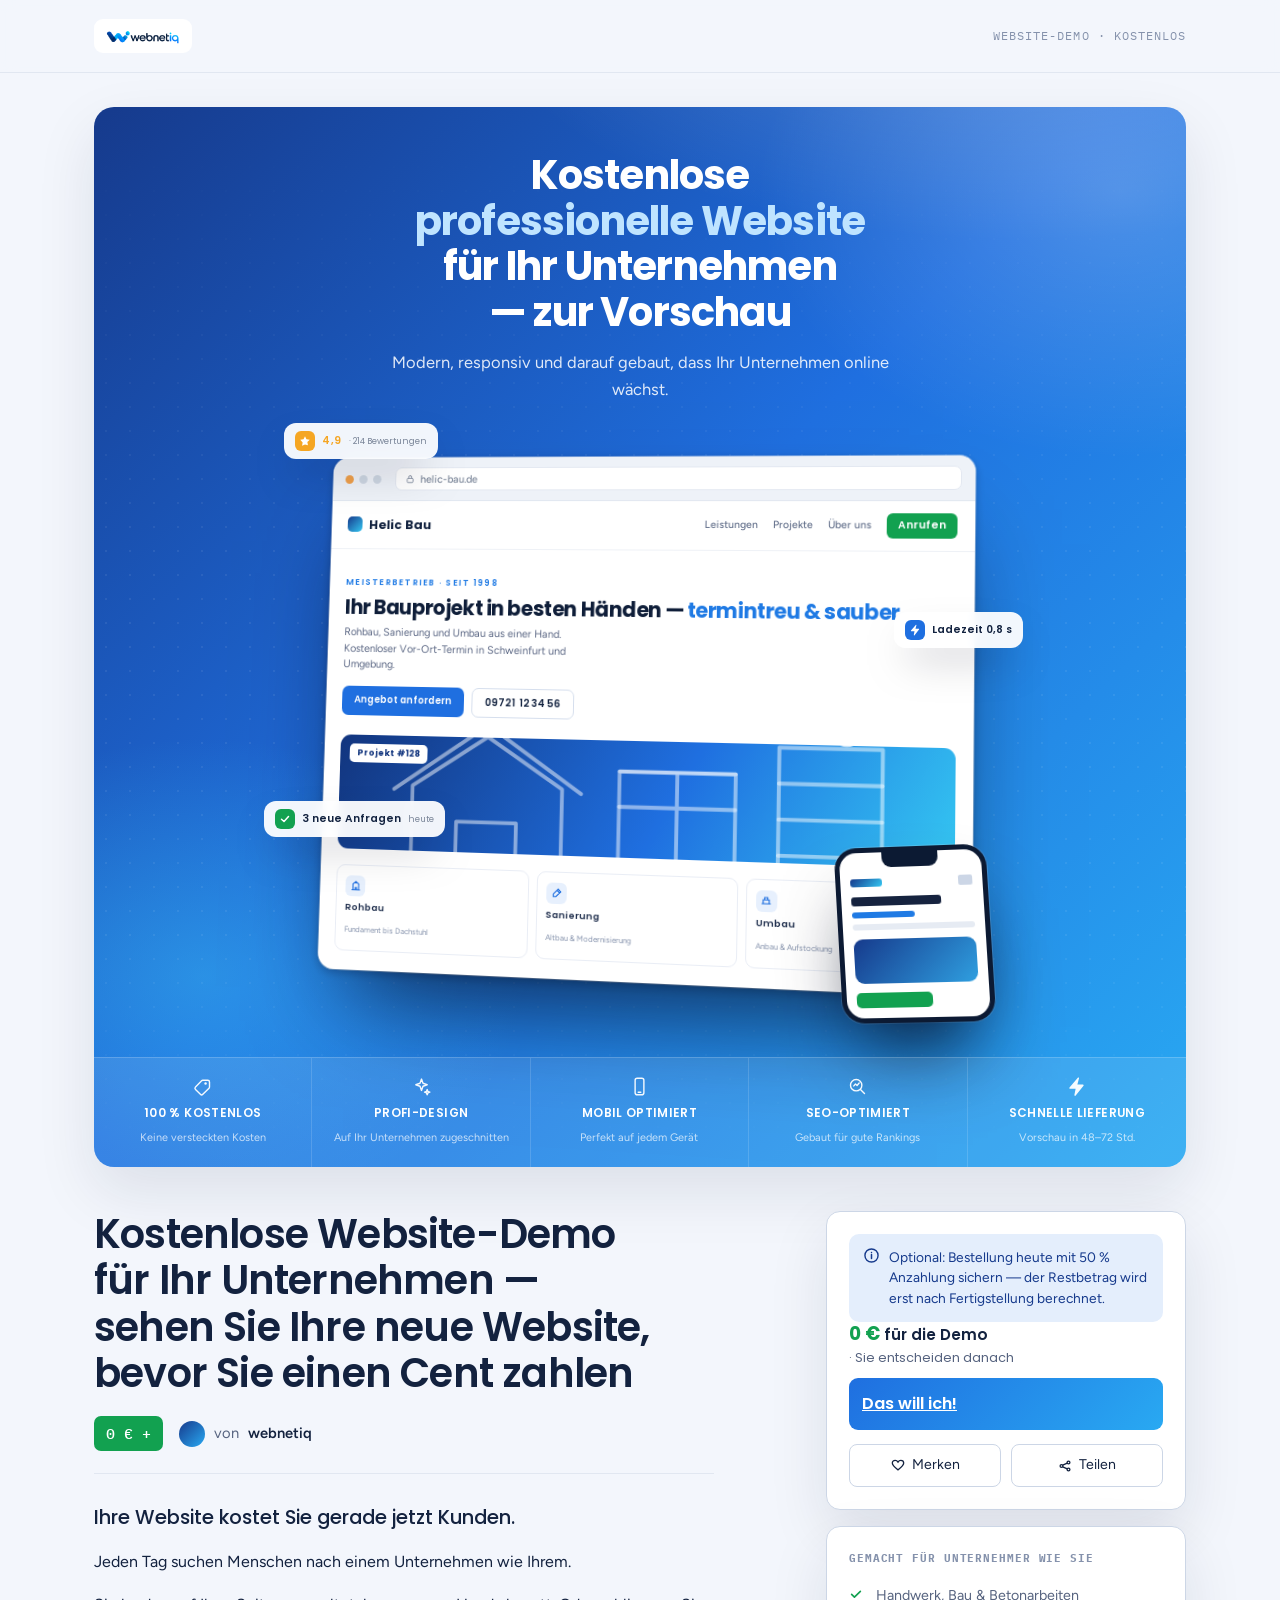
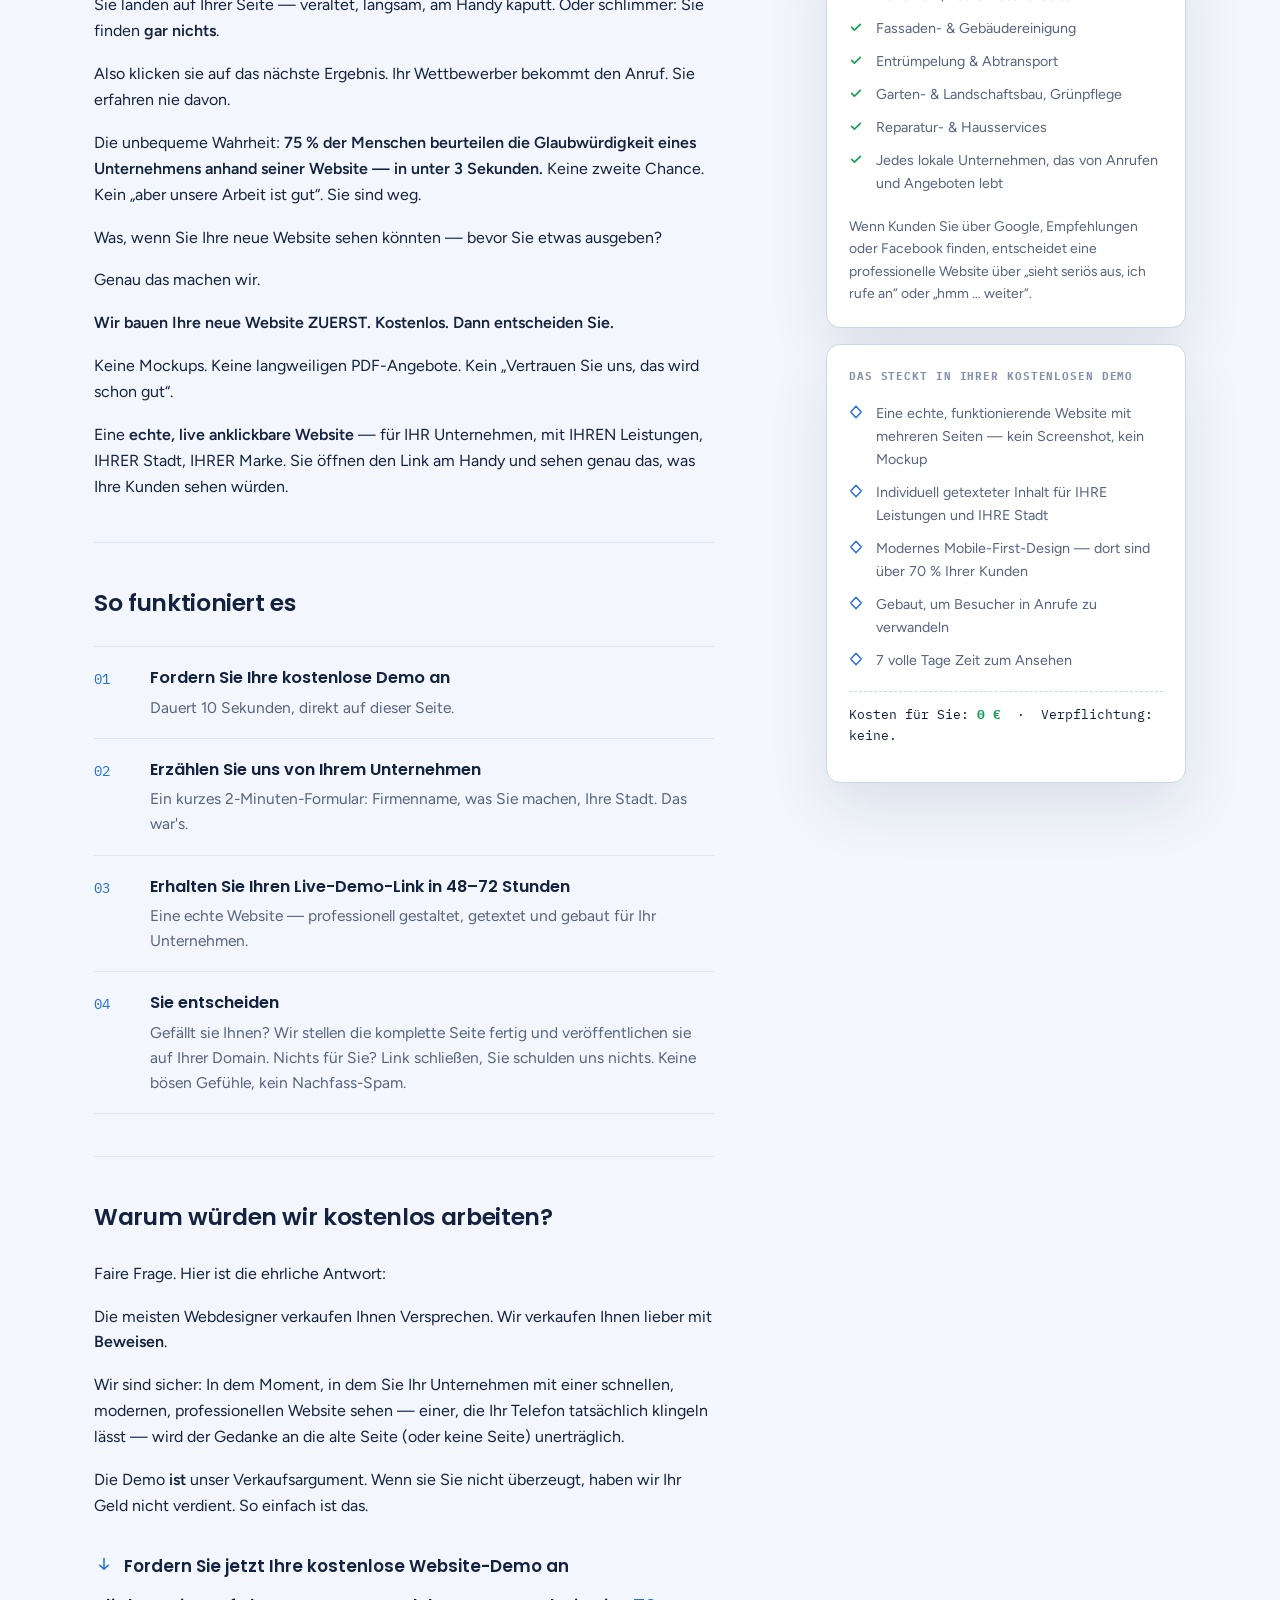
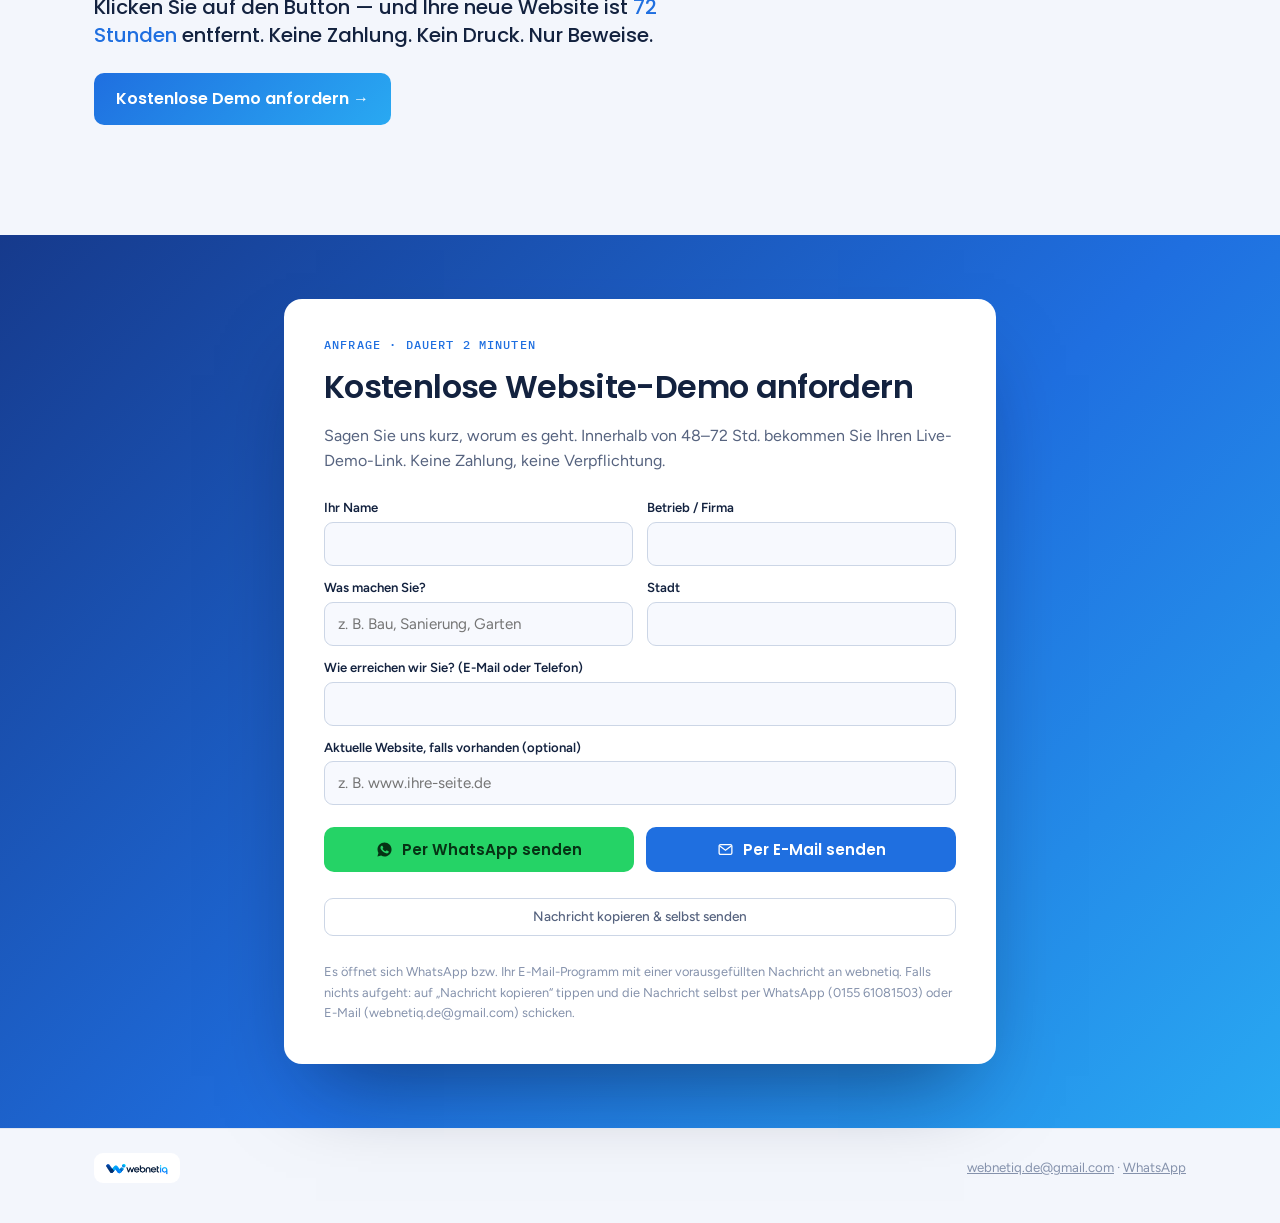
==== index.html @ 00dfe478 "Launch webnetiq landing page Co-Authored-By: Claude Sonnet 5 <noreply@anthropic.com>" ====
<!DOCTYPE html>
<html lang="de">
<head>
  <meta charset="utf-8" />
<title>webnetiq &mdash; Kostenlose Website-Demo</title>
<link rel="icon" type="image/png" href="/favicon.png" />
<link rel="apple-touch-icon" href="/apple-touch-icon.png" />
<meta name="theme-color" content="#1f6fe0" />
<meta property="og:title" content="webnetiq — Kostenlose Website-Demo" />
<meta property="og:description" content="Wir bauen Ihre neue Website zuerst. Kostenlos. Dann entscheiden Sie." />
<meta property="og:type" content="website" />
<meta name="description" content="Kostenlose professionelle Website für Ihr Unternehmen &mdash; zur Vorschau. Erst sehen, dann zahlen." />
<link rel="preconnect" href="https://fonts.googleapis.com" />
<link rel="preconnect" href="https://fonts.gstatic.com" crossorigin />
<link rel="stylesheet" href="https://fonts.googleapis.com/css2?family=Poppins:wght@400;500;600;700&family=Figtree:wght@400;500;600&family=IBM+Plex+Mono:wght@400;500&display=swap" />

<style>
  :root {
    --bg: #f3f6fc;
    --surface: #ffffff;
    --surface-2: #f7f9fe;
    --ink: #13223f;
    --muted: #56637f;
    --faint: #8592ac;
    --accent: #1f6fe0;
    --accent-deep: #163a8c;
    --accent-bright: #29a9f2;
    --accent-soft: #e4eefc;
    --line: #e1e7f1;
    --line-strong: #ccd6e6;
    --good: #12a150;
    --shadow: 0 24px 60px rgba(19, 34, 63, 0.10);
    --radius: 14px;
  }
  @media (prefers-color-scheme: dark) {
    :root:not([data-theme="light"]) {
      --bg: #0e1526;
      --surface: #17203a;
      --surface-2: #1c2643;
      --ink: #e8eefb;
      --muted: #9fb0cf;
      --faint: #77869f;
      --accent: #4c93f0;
      --accent-deep: #6ea8f5;
      --accent-bright: #4fbdf7;
      --accent-soft: #21304f;
      --line: #283351;
      --line-strong: #37456a;
      --good: #4ec987;
      --shadow: 0 24px 60px rgba(0, 0, 0, 0.4);
    }
  }
  :root[data-theme="dark"] {
    --bg: #0e1526;
    --surface: #17203a;
    --surface-2: #1c2643;
    --ink: #e8eefb;
    --muted: #9fb0cf;
    --faint: #77869f;
    --accent: #4c93f0;
    --accent-deep: #6ea8f5;
    --accent-bright: #4fbdf7;
    --accent-soft: #21304f;
    --line: #283351;
    --line-strong: #37456a;
    --good: #4ec987;
    --shadow: 0 24px 60px rgba(0, 0, 0, 0.4);
  }

  * { box-sizing: border-box; }
  body {
    background: var(--bg);
    color: var(--ink);
    font-family: "Figtree", "Helvetica Neue", Arial, sans-serif;
    line-height: 1.62;
    -webkit-font-smoothing: antialiased;
  }
  .wrap { max-width: 1140px; margin: 0 auto; padding: 0 24px; }

  /* ---------- top bar ---------- */
  .topbar {
    border-bottom: 1px solid var(--line);
    background: color-mix(in srgb, var(--bg) 86%, transparent);
    backdrop-filter: blur(8px);
    position: sticky; top: 0; z-index: 40;
  }
  .topbar .wrap { display: flex; align-items: center; justify-content: space-between; height: 72px; }
  .logo { display: flex; align-items: center; }
  .logo-img {
    height: 34px; width: auto; display: block;
    background: #fff; border-radius: 9px; padding: 3px 7px;
  }
  footer .pw img {
    height: 30px; width: auto; display: block;
    background: #fff; border-radius: 9px; padding: 3px 7px;
  }
  .topbar .tag {
    font-family: "IBM Plex Mono", monospace; font-size: 0.72rem;
    letter-spacing: 0.09em; text-transform: uppercase; color: var(--faint);
  }

  /* ---------- hero banner ---------- */
  .hero {
    position: relative;
    margin: 34px 0 0;
    border-radius: 20px;
    background:
      radial-gradient(900px 400px at 85% -10%, rgba(255,255,255,0.22), transparent 60%),
      linear-gradient(135deg, var(--accent-deep) 0%, var(--accent) 48%, var(--accent-bright) 100%);
    color: #fff;
    overflow: hidden;
    box-shadow: var(--shadow);
  }
  .hero::before {
    content: ""; position: absolute; inset: 0; pointer-events: none;
    background:
      radial-gradient(460px 340px at 10% 82%, rgba(60,200,243,0.4), transparent 70%),
      radial-gradient(520px 380px at 94% 8%, rgba(255,255,255,0.2), transparent 70%);
  }
  .hero::after {
    content: ""; position: absolute; inset: 0; pointer-events: none; opacity: 0.5;
    background-image: radial-gradient(rgba(255,255,255,0.14) 1px, transparent 1.5px);
    background-size: 24px 24px;
    -webkit-mask-image: linear-gradient(180deg, transparent, #000 42%, #000 78%, transparent);
            mask-image: linear-gradient(180deg, transparent, #000 42%, #000 78%, transparent);
  }
  .hero-inner { position: relative; z-index: 1; padding: 46px 44px 78px; text-align: center; }
  .hero h2 {
    font-family: "Poppins", sans-serif; font-weight: 700;
    font-size: clamp(1.5rem, 1rem + 2.4vw, 2.5rem);
    line-height: 1.14; letter-spacing: -0.02em; margin: 0 auto 14px;
    max-width: 20ch; text-wrap: balance;
  }
  .hero h2 em { font-style: normal; color: #bfe4ff; }
  .hero p.sub {
    margin: 0 auto; max-width: 46ch; font-size: 1.03rem;
    color: rgba(255,255,255,0.86);
  }
  /* browser mockup — a realistic mini business site */
  .stage {
    position: relative; z-index: 1;
    margin: 52px auto 0; max-width: 660px;
    perspective: 1700px; perspective-origin: 62% 22%;
  }
  .stage__glow {
    position: absolute; left: 50%; top: 54%; width: 116%; height: 122%;
    transform: translate(-50%, -50%);
    background: radial-gradient(closest-side, rgba(125,220,255,0.55), rgba(125,220,255,0) 72%);
    filter: blur(20px); pointer-events: none;
  }
  .browser {
    position: relative; z-index: 2;
    background: #fff; border-radius: 16px; overflow: hidden;
    text-align: left; color: #0f1e39;
    box-shadow: 0 55px 95px -32px rgba(3, 10, 30, 0.72), 0 0 0 1px rgba(255,255,255,0.42), 0 3px 10px rgba(3,10,30,0.25);
    transform: rotateX(4deg) rotateY(-9deg) rotateZ(1deg);
    transform-style: preserve-3d;
    animation: deckIn 1s 0.1s cubic-bezier(0.2, 0.75, 0.2, 1) both;
  }
  @keyframes deckIn { from { opacity: 0; transform: rotateX(13deg) rotateY(-17deg) translateY(44px) scale(0.9); } }
  @keyframes chipIn { from { opacity: 0; transform: translateY(16px) scale(0.88); } }
  @keyframes floaty { 0%, 100% { transform: translateY(0); } 50% { transform: translateY(-9px); } }
  @keyframes phoneIn { from { opacity: 0; transform: rotateX(4deg) rotateY(-10deg) rotateZ(-3deg) translate(26px, 54px) scale(0.88); } }

  .phone {
    position: absolute; z-index: 3; right: -3%; bottom: -8%; width: 23%; min-width: 132px;
    background: #0c1a33; border-radius: 22px; padding: 5px;
    box-shadow: 0 44px 74px -22px rgba(3, 10, 30, 0.78), 0 0 0 1px rgba(255,255,255,0.14);
    transform: rotateX(4deg) rotateY(-10deg) rotateZ(-3deg);
    animation: phoneIn 1s 0.5s cubic-bezier(0.2, 0.75, 0.2, 1) both;
  }
  .phone__screen { background: #fff; border-radius: 17px; overflow: hidden; }
  .phone__notch { width: 40%; height: 15px; margin: 0 auto; background: #0c1a33; border-radius: 0 0 9px 9px; }
  .phone__body { padding: 10px; }
  .phone__topbar { display: flex; align-items: center; justify-content: space-between; margin-bottom: 9px; }
  .phone__topbar .b { width: 32px; height: 8px; border-radius: 3px; background: linear-gradient(135deg,#163a8c,#34c6f1); }
  .phone__topbar .m { width: 14px; height: 10px; border-radius: 2px; background: #ccd6e6; }
  .phone__ln { height: 6px; border-radius: 3px; background: #e6ebf3; margin-bottom: 6px; }
  .phone__ln.h { width: 74%; height: 9px; background: #16233f; }
  .phone__ln.a { width: 52%; background: #1f7ae4; }
  .phone__img { height: 44px; border-radius: 9px; margin: 9px 0; background: linear-gradient(135deg,#163a8c,#2f9fe0); }
  .phone__btn { height: 15px; width: 62%; border-radius: 5px; background: #12a150; }

  .chip {
    position: absolute; z-index: 4; display: flex; align-items: center; gap: 7px;
    padding: 8px 11px; border-radius: 12px;
    background: rgba(255,255,255,0.94); -webkit-backdrop-filter: blur(6px); backdrop-filter: blur(6px);
    box-shadow: 0 20px 40px -14px rgba(3, 10, 30, 0.5);
    font: 600 10.5px/1 "Poppins", sans-serif; color: #12223f; white-space: nowrap;
  }
  .chip .ico { display: flex; align-items: center; justify-content: center; width: 20px; height: 20px; border-radius: 6px; flex: none; color: #fff; }
  .chip small { font-weight: 400; color: #7a8598; }
  .chip--rating { left: -4%; top: -6%; animation: chipIn 0.7s 0.4s both, floaty 6s 1.2s ease-in-out infinite; }
  .chip--rating .ico { background: #f5a623; }
  .chip--rating .stars { color: #f5a623; letter-spacing: 0.5px; }
  .chip--speed { right: -8%; top: 30%; animation: chipIn 0.7s 0.75s both, floaty 7s 1.5s ease-in-out infinite; }
  .chip--speed .ico { background: #1f6fe0; }
  .chip--leads { left: -7%; bottom: 27%; animation: chipIn 0.7s 1.05s both, floaty 6.5s 1.8s ease-in-out infinite; }
  .chip--leads .ico { background: #12a150; }

  .browser__bar {
    display: flex; align-items: center; gap: 6px;
    padding: 10px 13px; background: #eef2f8; border-bottom: 1px solid #e1e7f0;
  }
  .browser__bar i { width: 9px; height: 9px; border-radius: 50%; background: #cdd6e2; display: block; }
  .browser__bar i:first-child { background: #f0a04b; }
  .browser__omni {
    margin-left: 9px; flex: 1; display: flex; align-items: center; gap: 6px;
    height: 24px; padding: 0 10px; background: #fff; border: 1px solid #e3e8f1;
    border-radius: 7px; font: 500 11px/1 "Figtree", sans-serif; color: #7a8598;
  }
  .browser__omni svg { flex: none; }

  .site__nav {
    display: flex; align-items: center; justify-content: space-between;
    padding: 12px 17px; border-bottom: 1px solid #eef1f6;
  }
  .site__brand { display: flex; align-items: center; gap: 7px; font: 700 13px/1 "Poppins", sans-serif; color: #12223f; }
  .site__brand .d { width: 16px; height: 16px; border-radius: 5px; background: linear-gradient(135deg, #163a8c, #34c6f1); }
  .site__menu { display: flex; align-items: center; gap: 15px; font: 500 10.5px/1 "Figtree", sans-serif; color: #63708b; }
  .site__menu span { display: inline-flex; align-items: center; }
  .site__menu span:last-child { color: #fff; background: #12a150; padding: 7px 11px; border-radius: 6px; font-weight: 600; font-family: "Poppins", sans-serif; line-height: 1; }

  .site__hero { padding: 21px 17px 6px; }
  .site__eyebrow { font: 600 9px/1 "Poppins", sans-serif; letter-spacing: 0.14em; color: #1f7ae4; text-transform: uppercase; }
  .site__h { font: 700 21px/1.12 "Poppins", sans-serif; letter-spacing: -0.02em; color: #0f1e39; margin: 7px 0 0; }
  .site__h b { color: #1f7ae4; font-weight: 700; }
  .site__p { font: 400 11px/1.5 "Figtree", sans-serif; color: #5a6683; margin: 7px 0 0; max-width: 40ch; }
  .site__cta { display: flex; gap: 8px; margin-top: 13px; }
  .site__cta span { font: 600 10px/1 "Poppins", sans-serif; padding: 9px 13px; border-radius: 7px; }
  .site__cta .p { background: #1f6fe0; color: #fff; }
  .site__cta .g { border: 1px solid #d5deed; color: #12223f; }

  .site__services { display: grid; grid-template-columns: repeat(3, 1fr); gap: 8px; padding: 16px 17px 19px; }
  .site__services div { border: 1px solid #e9edf5; border-radius: 9px; padding: 10px 9px; }
  .site__services .ic {
    display: flex; align-items: center; justify-content: center;
    width: 21px; height: 21px; border-radius: 6px; background: #e7f0fd; color: #1f6fe0; margin-bottom: 6px;
  }
  .site__services b { font: 600 9.5px/1 "Poppins", sans-serif; color: #22314f; display: block; margin-bottom: 3px; }
  .site__services small { font: 400 8px/1.3 "Figtree", sans-serif; color: #8592ac; }

  .site__visual {
    position: relative; margin: 14px 17px 0; height: 116px; border-radius: 11px; overflow: hidden;
    background: linear-gradient(120deg, #12357e 0%, #1f6fe0 55%, #34c6f1 100%);
  }
  .site__visual svg { position: absolute; inset: 0; width: 100%; height: 100%; opacity: 0.9; }
  .site__visual .tag {
    position: absolute; right: 10px; bottom: 9px;
    font: 600 8px/1 "Poppins", sans-serif; letter-spacing: 0.12em; text-transform: uppercase;
    color: #fff; background: rgba(6, 18, 46, 0.42); padding: 5px 8px; border-radius: 5px;
    -webkit-backdrop-filter: blur(3px); backdrop-filter: blur(3px);
  }
  .site__visual .price {
    position: absolute; left: 10px; top: 9px;
    font: 700 9px/1 "Poppins", sans-serif; color: #12357e; background: #fff;
    padding: 5px 8px; border-radius: 5px;
  }

  /* feature strip */
  .features {
    background: rgba(255,255,255,0.10);
    border-top: 1px solid rgba(255,255,255,0.18);
    display: grid; grid-template-columns: repeat(5, 1fr);
    position: relative; z-index: 2;
  }
  .features div {
    padding: 18px 12px; text-align: center;
    border-right: 1px solid rgba(255,255,255,0.14);
  }
  .features div:last-child { border-right: none; }
  .features svg { display: block; margin: 0 auto 7px; opacity: 0.95; }
  .features b {
    display: block; font-family: "Poppins", sans-serif; font-weight: 600;
    font-size: 0.74rem; letter-spacing: 0.03em;
  }
  .features small { font-size: 0.68rem; color: rgba(255,255,255,0.72); }

  /* ---------- layout ---------- */
  .layout {
    display: grid; grid-template-columns: minmax(0,1fr) 360px;
    gap: 54px; padding: 44px 0 110px; align-items: start;
  }
  .main { min-width: 0; }
  .main .measure { max-width: 62ch; }

  h1 {
    font-family: "Poppins", sans-serif; font-weight: 600;
    font-size: clamp(1.7rem, 1.2rem + 2vw, 2.5rem);
    line-height: 1.16; letter-spacing: -0.02em; text-wrap: balance;
    margin: 0 0 20px;
  }

  .meta { display: flex; align-items: center; gap: 16px; flex-wrap: wrap; padding-bottom: 22px; border-bottom: 1px solid var(--line); margin-bottom: 30px; }
  .pricepill {
    font-family: "IBM Plex Mono", monospace; font-weight: 500;
    background: var(--good); color: #fff; padding: 5px 12px; border-radius: 7px; font-size: 0.95rem;
  }
  .creator { display: flex; align-items: center; gap: 9px; font-size: 0.92rem; color: var(--muted); }
  .creator .av {
    width: 26px; height: 26px; border-radius: 50%;
    background: linear-gradient(135deg, var(--accent-deep), var(--accent-bright));
    flex: none;
  }
  .creator b { color: var(--ink); font-weight: 600; }

  .prose p { margin: 0 0 17px; }
  .prose strong { font-weight: 600; color: var(--ink); }
  .prose .lead-in {
    font-family: "Poppins", sans-serif; font-size: 1.22rem; font-weight: 500;
    line-height: 1.4; color: var(--ink); margin: 0 0 18px;
  }
  .callout {
    border-left: 3px solid var(--accent); background: var(--surface-2);
    padding: 16px 20px; border-radius: 0 12px 12px 0; margin: 24px 0; font-size: 1.01rem;
  }
  .rule { border: none; border-top: 1px solid var(--line); margin: 42px 0; }

  h3.sec {
    font-family: "Poppins", sans-serif; font-weight: 600; font-size: 1.45rem;
    letter-spacing: -0.015em; margin: 0 0 24px;
  }

  .steps { list-style: none; margin: 0; padding: 0; counter-reset: step; }
  .steps li {
    counter-increment: step;
    display: grid; grid-template-columns: 40px 1fr; gap: 16px;
    padding: 18px 0; border-top: 1px solid var(--line);
  }
  .steps li:last-child { border-bottom: 1px solid var(--line); }
  .steps li::before {
    content: counter(step, decimal-leading-zero);
    font-family: "IBM Plex Mono", monospace; font-size: 0.85rem;
    color: var(--accent); padding-top: 3px;
  }
  .steps h4 { font-size: 1.02rem; font-weight: 600; margin: 0 0 3px; font-family: "Poppins", sans-serif; }
  .steps p { margin: 0; color: var(--muted); font-size: 0.97rem; }

  .point-now {
    display: flex; align-items: center; gap: 10px;
    font-family: "Poppins", sans-serif; font-weight: 600; font-size: 1.05rem;
    margin: 34px 0 14px;
  }
  .closer {
    font-family: "Poppins", sans-serif; font-size: 1.25rem; font-weight: 500;
    line-height: 1.38; text-wrap: balance; margin: 0;
  }
  .closer .k { color: var(--accent); }

  /* ---------- buy card ---------- */
  .buy { position: sticky; top: 96px; display: flex; flex-direction: column; gap: 16px; }
  .card {
    background: var(--surface); border: 1px solid var(--line-strong);
    border-radius: var(--radius); box-shadow: var(--shadow); padding: 22px;
  }
  .infobox {
    display: flex; gap: 10px; background: var(--accent-soft); color: var(--accent-deep);
    border-radius: 10px; padding: 13px 15px; font-size: 0.86rem; line-height: 1.5;
  }
  .infobox svg { flex: none; margin-top: 1px; }
  .flabel {
    font-family: "IBM Plex Mono", monospace; font-size: 0.7rem; letter-spacing: 0.08em;
    text-transform: uppercase; color: var(--faint); display: block; margin: 16px 0 8px;
  }
  .pinput {
    display: flex; align-items: center; border: 1px solid var(--line-strong);
    border-radius: 9px; overflow: hidden; background: var(--surface-2); margin-bottom: 12px;
  }
  .pinput span { padding: 11px 13px; font-family: "IBM Plex Mono", monospace; color: var(--muted); border-right: 1px solid var(--line); }
  .pinput input { border: none; background: transparent; padding: 11px 13px; font: inherit; color: var(--ink); width: 100%; outline: none; }
  .pinput:focus-within { border-color: var(--accent); box-shadow: 0 0 0 3px var(--accent-soft); }

  .btn {
    display: block; width: 100%; border: none; cursor: pointer;
    background: linear-gradient(135deg, var(--accent) 0%, var(--accent-bright) 100%);
    color: #fff; font-family: "Poppins", sans-serif; font-weight: 600; font-size: 1.02rem;
    padding: 13px; border-radius: 9px; transition: transform 0.12s ease, filter 0.15s ease;
  }
  .btn:hover { filter: brightness(1.06); transform: translateY(-1px); }
  .btn:focus-visible { outline: 3px solid var(--accent-soft); outline-offset: 2px; }

  .secondary-row { display: flex; gap: 10px; margin-top: 14px; }
  .secondary-row button {
    flex: 1; border: 1px solid var(--line-strong); background: var(--surface);
    color: var(--ink); font: inherit; font-size: 0.88rem; padding: 9px; border-radius: 8px;
    cursor: pointer; display: flex; align-items: center; justify-content: center; gap: 7px;
  }
  .secondary-row button:hover { background: var(--surface-2); }

  .card h5 {
    font-family: "IBM Plex Mono", monospace; font-size: 0.7rem; letter-spacing: 0.08em;
    text-transform: uppercase; color: var(--faint); margin: 0 0 12px;
  }
  .check-list { list-style: none; margin: 0; padding: 0; }
  .check-list li {
    display: grid; grid-template-columns: 18px 1fr; gap: 9px;
    font-size: 0.89rem; padding: 5px 0; color: var(--muted);
  }
  .check-list li svg { margin-top: 3px; color: var(--good); }
  .check-list.brand li svg { color: var(--accent); }
  .cost {
    font-family: "IBM Plex Mono", monospace; font-size: 0.8rem; color: var(--ink);
    border-top: 1px dashed var(--line-strong); margin-top: 14px; padding-top: 13px;
  }
  .cost b { color: var(--good); }

  /* ---------- footer ---------- */
  footer { border-top: 1px solid var(--line); }
  footer .wrap {
    display: flex; justify-content: space-between; align-items: center; flex-wrap: wrap;
    gap: 12px; padding: 24px 24px 40px; font-size: 0.83rem; color: var(--faint);
  }
  footer .pw { display: flex; align-items: center; gap: 8px; font-family: "Poppins", sans-serif; font-weight: 600; color: var(--ink); }
  footer .pw svg { height: 18px; width: auto; }

  .mobile-cta { display: none; }

  @media (max-width: 920px) {
    .features { grid-template-columns: repeat(3, 1fr); }
    .features div:nth-child(3) { border-right: none; }
    .features div:nth-child(4), .features div:nth-child(5) { border-top: 1px solid rgba(255,255,255,0.14); }
    .layout { grid-template-columns: 1fr; gap: 38px; padding: 36px 0 100px; }
    .main .measure { max-width: none; }
    .buy { position: static; }
    .hero-inner { padding: 36px 20px 56px; }
    .stage { margin: 34px auto 0; max-width: 460px; perspective: 1200px; }
    .browser { transform: rotateX(2deg) rotateY(-4deg) rotateZ(0.5deg); border-radius: 13px; }
    .browser__bar i:nth-child(2), .browser__bar i:nth-child(3) { display: none; }
    .chip { font-size: 9px; padding: 6px 9px; }
    .chip--rating { left: 2px; top: -12px; }
    .chip--rating small { display: none; }
    .chip--speed { right: -2px; top: 24%; }
    .chip--leads { left: -2px; bottom: 12%; }
    .chip--leads small { display: none; }
    .phone { width: 30%; min-width: 112px; right: -1%; bottom: -3%; }
    .site__h { font-size: 18px; }
    .site__visual { height: 96px; }
    .site__menu span:not(:last-child) { display: none; }
    .mobile-cta {
      display: flex; align-items: center; justify-content: space-between; gap: 14px;
      position: fixed; left: 0; right: 0; bottom: 0; z-index: 50;
      background: var(--surface); border-top: 1px solid var(--line-strong);
      padding: 11px 16px calc(11px + env(safe-area-inset-bottom));
    }
    .mobile-cta .btn { width: auto; padding: 11px 20px; }
    .mobile-cta small { font-family: "IBM Plex Mono", monospace; color: var(--faint); font-size: 0.76rem; }
  }
  @media (max-width: 540px) {
    .features { grid-template-columns: repeat(2, 1fr); }
    .features div { border-right: none; border-top: 1px solid rgba(255,255,255,0.14); }
    .chip--speed, .chip--leads { display: none; }
    .phone { width: 34%; }
  }
  @media (prefers-reduced-motion: reduce) { * { animation: none !important; transition: none !important; } }

  /* ---------- free line + inline CTA ---------- */
  .freeline { font: 600 0.95rem/1.35 "Poppins", sans-serif; color: var(--ink); margin-bottom: 12px; }
  .freeline b { color: var(--good); font-size: 1.15rem; }
  .freeline span { display: block; font-weight: 400; font-size: 0.8rem; color: var(--muted); margin-top: 2px; }

  a.btn-inline {
    display: inline-flex; align-items: center; gap: 8px; margin-top: 24px;
    background: linear-gradient(135deg, var(--accent), var(--accent-bright));
    color: #fff; font-family: "Poppins", sans-serif; font-weight: 600; font-size: 1rem;
    padding: 13px 22px; border-radius: 10px; text-decoration: none;
    transition: transform 0.12s ease, filter 0.15s ease;
  }
  a.btn-inline:hover { filter: brightness(1.07); transform: translateY(-1px); }
  a.btn-inline:focus-visible { outline: 3px solid var(--accent-soft); outline-offset: 2px; }

  /* ---------- demo request form ---------- */
  .demo {
    scroll-margin-top: 88px;
    background: linear-gradient(135deg, var(--accent-deep) 0%, var(--accent) 55%, var(--accent-bright) 100%);
    padding: 64px 0;
  }
  .demo .wrap { max-width: 760px; }
  .demo__card {
    background: var(--surface); border-radius: 18px; padding: 40px;
    box-shadow: 0 44px 84px -32px rgba(4, 12, 34, 0.5);
  }
  .demo__eyebrow {
    font: 500 0.72rem/1 "IBM Plex Mono", monospace; letter-spacing: 0.1em;
    text-transform: uppercase; color: var(--accent); margin: 0 0 10px;
  }
  .demo__h {
    font-family: "Poppins", sans-serif; font-weight: 600; letter-spacing: -0.02em;
    font-size: clamp(1.45rem, 1.1rem + 1.6vw, 2rem); margin: 0 0 10px; color: var(--ink);
  }
  .demo__sub { color: var(--muted); margin: 0 0 26px; font-size: 1rem; }
  .demo__form { display: flex; flex-direction: column; gap: 14px; }
  .frow { display: grid; grid-template-columns: 1fr 1fr; gap: 14px; }
  .demo__form label { display: flex; flex-direction: column; gap: 6px; font: 600 0.82rem/1.2 "Figtree", sans-serif; color: var(--ink); }
  .demo__form input {
    font: 400 0.95rem/1 "Figtree", sans-serif; color: var(--ink);
    padding: 12px 13px; border: 1px solid var(--line-strong); border-radius: 9px;
    background: var(--surface-2); outline: none;
  }
  .demo__form input:focus { border-color: var(--accent); box-shadow: 0 0 0 3px var(--accent-soft); }
  .demo__form input.bad { border-color: #d64545; box-shadow: 0 0 0 3px rgba(214, 69, 69, 0.16); }
  .demo__err { color: #d64545; font-size: 0.85rem; font-weight: 600; margin: 2px 0 0; }
  .demo__send { display: flex; gap: 12px; margin-top: 8px; }
  .send {
    flex: 1; display: inline-flex; align-items: center; justify-content: center; gap: 9px;
    border: none; cursor: pointer; text-decoration: none; font: 600 0.95rem/1 "Poppins", sans-serif;
    padding: 14px; border-radius: 10px; transition: transform 0.12s ease, filter 0.15s ease;
  }
  .send:hover { transform: translateY(-1px); filter: brightness(1.05); }
  .send:focus-visible { outline: 3px solid var(--accent-soft); outline-offset: 2px; }
  .send--wa { background: #25d366; color: #063314; }
  .send--mail { background: var(--accent); color: #fff; }
  .demo__copy {
    margin-top: 12px; width: 100%; border: 1px solid var(--line-strong); background: var(--surface);
    color: var(--muted); font: 500 0.85rem/1 "Figtree", sans-serif; padding: 11px;
    border-radius: 9px; cursor: pointer; transition: background 0.15s ease;
  }
  .demo__copy:hover { background: var(--surface-2); }
  .demo__copy.done { color: var(--good); border-color: var(--good); }
  .demo__hint { font-size: 0.8rem; color: var(--faint); margin: 12px 0 0; }

  @media (max-width: 620px) {
    .demo { padding: 44px 0; }
    .demo__card { padding: 26px 20px; }
    .frow { grid-template-columns: 1fr; }
    .demo__send { flex-direction: column; }
  }
  </style>

  <style>
    :root { color-scheme: light dark; }
    * { box-sizing: border-box; }
    html { -webkit-text-size-adjust: 100%; }
    body { margin: 0; }
    img { max-width: 100%; }
    [hidden] { display: none !important; }
  </style>
</head>
<body>
<!-- reusable logo mark -->
<svg width="0" height="0" style="position:absolute" aria-hidden="true">
  <defs>
    <linearGradient id="wg-dark" x1="0" y1="0" x2="1" y2="1">
      <stop offset="0" stop-color="#1f6fe0"/><stop offset="1" stop-color="#123a86"/>
    </linearGradient>
    <linearGradient id="wg-bright" x1="0" y1="1" x2="1" y2="0">
      <stop offset="0" stop-color="#1f7ae4"/><stop offset="1" stop-color="#34c6f1"/>
    </linearGradient>
    <radialGradient id="wg-dot" cx="0.35" cy="0.3" r="0.8">
      <stop offset="0" stop-color="#63d4f7"/><stop offset="1" stop-color="#1fa6e9"/>
    </radialGradient>
  </defs>
</svg>

<div class="topbar">
  <div class="wrap">
    <a class="logo" href="#top" style="text-decoration:none" aria-label="webnetiq">
      <img class="logo-img" src="[data-uri]" alt="webnetiq" width="2172" height="724" />
    </a>
    <span class="tag">Website-Demo &middot; kostenlos</span>
  </div>
</div>

<div class="wrap" id="top">
  <section class="hero">
    <div class="hero-inner">
      <h2>Kostenlose <em>professionelle Website</em> für Ihr Unternehmen &mdash; zur Vorschau</h2>
      <p class="sub">Modern, responsiv und darauf gebaut, dass Ihr Unternehmen online wächst.</p>
      <div class="stage" aria-hidden="true">
        <span class="stage__glow"></span>

        <div class="chip chip--rating">
          <span class="ico"><svg width="12" height="12" viewBox="0 0 24 24" fill="#fff"><path d="M12 2.5l2.9 6 6.6.9-4.8 4.6 1.2 6.5L12 18.9 6.1 21.5l1.2-6.5L2.5 9.4l6.6-.9L12 2.5z"/></svg></span>
          <span class="stars">4,9</span> <small>&middot; 214&nbsp;Bewertungen</small>
        </div>
        <div class="chip chip--speed">
          <span class="ico"><svg width="12" height="12" viewBox="0 0 24 24" fill="#fff"><path d="M13.5 2 4 13.2c-.5.6-.1 1.5.7 1.5H11l-1.4 7.1c-.2.9 1 1.4 1.5.6L20 11.2c.5-.6.1-1.5-.7-1.5H13l1.9-7.1c.2-.9-1-1.4-1.4-.6Z"/></svg></span>
          Ladezeit&nbsp;0,8&nbsp;s
        </div>
        <div class="chip chip--leads">
          <span class="ico"><svg width="12" height="12" viewBox="0 0 24 24" fill="none" stroke="#fff" stroke-width="3" stroke-linecap="round" stroke-linejoin="round"><path d="M5 12.5 10 17 19 7"/></svg></span>
          3&nbsp;neue Anfragen <small>heute</small>
        </div>

        <div class="browser">
          <div class="browser__bar">
            <i></i><i></i><i></i>
            <span class="browser__omni">
              <svg width="10" height="10" viewBox="0 0 16 16" fill="none"><rect x="3" y="7" width="10" height="7" rx="1.6" stroke="currentColor" stroke-width="1.4"/><path d="M5.5 7V5a2.5 2.5 0 0 1 5 0v2" stroke="currentColor" stroke-width="1.4"/></svg>
              helic-bau.de
            </span>
          </div>
          <div class="site">
            <div class="site__nav">
              <span class="site__brand"><span class="d"></span> Helic Bau</span>
              <span class="site__menu"><span>Leistungen</span><span>Projekte</span><span>Über uns</span><span>Anrufen</span></span>
            </div>
            <div class="site__hero">
              <p class="site__eyebrow">Meisterbetrieb &middot; seit 1998</p>
              <h3 class="site__h">Ihr Bauprojekt in besten Händen &mdash; <b>termintreu &amp; sauber</b></h3>
              <p class="site__p">Rohbau, Sanierung und Umbau aus einer Hand. Kostenloser Vor-Ort-Termin in Schweinfurt und Umgebung.</p>
              <div class="site__cta"><span class="p">Angebot anfordern</span><span class="g">09721 &nbsp;12 34 56</span></div>
            </div>
            <div class="site__visual">
              <svg viewBox="0 0 320 116" fill="none" preserveAspectRatio="xMidYMid slice" xmlns="http://www.w3.org/2000/svg">
                <g stroke="rgba(255,255,255,0.55)" stroke-width="2" stroke-linejoin="round" stroke-linecap="round">
                  <path d="M40 96V54l40-26 40 26v42"/>
                  <path d="M64 96V72h32v24"/>
                  <path d="M30 56 80 22l50 34"/>
                  <rect x="150" y="44" width="60" height="52"/>
                  <path d="M150 44h60M150 62h60M180 44v52"/>
                  <rect x="232" y="30" width="52" height="66"/>
                  <path d="M232 48h52M232 66h52M232 84h52"/>
                  <path d="M12 96h300" stroke-width="2.5"/>
                </g>
                <circle cx="266" cy="20" r="9" fill="rgba(255,255,255,0.85)"/>
              </svg>
              <span class="price">Projekt&nbsp;#128</span>
            </div>
            <div class="site__services">
              <div>
                <span class="ic"><svg width="12" height="12" viewBox="0 0 16 16" fill="none" stroke="currentColor" stroke-width="1.5"><path d="M2 14h12M4 14V6l4-3 4 3v8M7 14v-3h2v3"/></svg></span>
                <b>Rohbau</b><small>Fundament bis Dachstuhl</small>
              </div>
              <div>
                <span class="ic"><svg width="12" height="12" viewBox="0 0 16 16" fill="none" stroke="currentColor" stroke-width="1.5"><path d="m9.5 3 3.5 3.5-6.5 6.5H3v-3.5L9.5 3ZM8 4.5 11.5 8"/></svg></span>
                <b>Sanierung</b><small>Altbau &amp; Modernisierung</small>
              </div>
              <div>
                <span class="ic"><svg width="12" height="12" viewBox="0 0 16 16" fill="none" stroke="currentColor" stroke-width="1.5"><path d="M2 12h12M4 12V7h8v5M6 7V4h4v3"/></svg></span>
                <b>Umbau</b><small>Anbau &amp; Aufstockung</small>
              </div>
            </div>
          </div>
        </div>

        <div class="phone">
          <div class="phone__screen">
            <div class="phone__notch"></div>
            <div class="phone__body">
              <div class="phone__topbar"><span class="b"></span><span class="m"></span></div>
              <div class="phone__ln h"></div>
              <div class="phone__ln a"></div>
              <div class="phone__ln"></div>
              <div class="phone__img"></div>
              <div class="phone__btn"></div>
            </div>
          </div>
        </div>
      </div>
    </div>
    <div class="features">
      <div>
        <svg width="21" height="21" viewBox="0 0 24 24" fill="none" stroke="#fff" stroke-width="1.6" stroke-linecap="round" stroke-linejoin="round"><path d="M4 12.5 11 5.5a2 2 0 0 1 1.4-.6H18a2 2 0 0 1 2 2v5.6a2 2 0 0 1-.6 1.4l-7 7a2 2 0 0 1-2.8 0l-5.6-5.6a2 2 0 0 1 0-2.8Z"/><circle cx="15.5" cy="8.5" r="1.4" fill="#fff" stroke="none"/></svg>
        <b>100 % KOSTENLOS</b><small>Keine versteckten Kosten</small>
      </div>
      <div>
        <svg width="21" height="21" viewBox="0 0 24 24" fill="none" stroke="#fff" stroke-width="1.6" stroke-linecap="round" stroke-linejoin="round"><path d="M12 3.5 13.7 8.3 18.5 10 13.7 11.7 12 16.5 10.3 11.7 5.5 10 10.3 8.3 12 3.5Z"/><path d="M18.5 15.5 19.3 17.7 21.5 18.5 19.3 19.3 18.5 21.5 17.7 19.3 15.5 18.5 17.7 17.7 18.5 15.5Z"/></svg>
        <b>PROFI-DESIGN</b><small>Auf Ihr Unternehmen zugeschnitten</small>
      </div>
      <div>
        <svg width="21" height="21" viewBox="0 0 24 24" fill="none" stroke="#fff" stroke-width="1.6" stroke-linecap="round" stroke-linejoin="round"><rect x="7" y="2.5" width="10" height="19" rx="2.4"/><path d="M10.5 18.5h3"/></svg>
        <b>MOBIL OPTIMIERT</b><small>Perfekt auf jedem Gerät</small>
      </div>
      <div>
        <svg width="21" height="21" viewBox="0 0 24 24" fill="none" stroke="#fff" stroke-width="1.6" stroke-linecap="round" stroke-linejoin="round"><circle cx="10.5" cy="10.5" r="6.5"/><path d="M20 20l-4.6-4.6"/><path d="M7.8 11.3 9.7 9.2l1.8 1.6 2.4-2.8"/></svg>
        <b>SEO-OPTIMIERT</b><small>Gebaut für gute Rankings</small>
      </div>
      <div>
        <svg width="21" height="21" viewBox="0 0 24 24" fill="#fff" stroke="none"><path d="M13.5 2 4 13.2c-.5.6-.1 1.5.7 1.5H11l-1.4 7.1c-.2.9 1 1.4 1.5.6L20 11.2c.5-.6.1-1.5-.7-1.5H13l1.9-7.1c.2-.9-1-1.4-1.4-.6Z"/></svg>
        <b>SCHNELLE LIEFERUNG</b><small>Vorschau in 48&ndash;72 Std.</small>
      </div>
    </div>
  </section>

  <div class="layout">
    <main class="main">
      <div class="measure">
        <h1>Kostenlose Website-Demo für Ihr Unternehmen &mdash; sehen Sie Ihre neue Website, bevor Sie einen Cent zahlen</h1>

        <div class="meta">
          <span class="pricepill">0&nbsp;&euro; +</span>
          <span class="creator"><span class="av" aria-hidden="true"></span> von <b>webnetiq</b></span>
        </div>

        <div class="prose">
          <p class="lead-in">Ihre Website kostet Sie gerade jetzt Kunden.</p>
          <p>Jeden Tag suchen Menschen nach einem Unternehmen wie Ihrem.</p>
          <p>Sie landen auf Ihrer Seite &mdash; veraltet, langsam, am Handy kaputt. Oder schlimmer: Sie finden <strong>gar nichts</strong>.</p>
          <p>Also klicken sie auf das nächste Ergebnis. Ihr Wettbewerber bekommt den Anruf. Sie erfahren nie davon.</p>
          <p>Die unbequeme Wahrheit: <strong>75&nbsp;% der Menschen beurteilen die Glaubwürdigkeit eines Unternehmens anhand seiner Website &mdash; in unter 3 Sekunden.</strong> Keine zweite Chance. Kein &bdquo;aber unsere Arbeit ist gut&ldquo;. Sie sind weg.</p>

          <p>Was, wenn Sie Ihre neue Website sehen könnten &mdash; bevor Sie etwas ausgeben?</p>
          <p>Genau das machen wir.</p>
          <p><strong>Wir bauen Ihre neue Website ZUERST. Kostenlos. Dann entscheiden Sie.</strong></p>
          <p>Keine Mockups. Keine langweiligen PDF-Angebote. Kein &bdquo;Vertrauen Sie uns, das wird schon gut&ldquo;.</p>
          <p>Eine <strong>echte, live anklickbare Website</strong> &mdash; für IHR Unternehmen, mit IHREN Leistungen, IHRER Stadt, IHRER Marke. Sie öffnen den Link am Handy und sehen genau das, was Ihre Kunden sehen würden.</p>
        </div>

        <hr class="rule" />

        <h3 class="sec">So funktioniert es</h3>
        <ol class="steps">
          <li><div><h4>Fordern Sie Ihre kostenlose Demo an</h4><p>Dauert 10 Sekunden, direkt auf dieser Seite.</p></div></li>
          <li><div><h4>Erzählen Sie uns von Ihrem Unternehmen</h4><p>Ein kurzes 2-Minuten-Formular: Firmenname, was Sie machen, Ihre Stadt. Das war's.</p></div></li>
          <li><div><h4>Erhalten Sie Ihren Live-Demo-Link in 48&ndash;72 Stunden</h4><p>Eine echte Website &mdash; professionell gestaltet, getextet und gebaut für Ihr Unternehmen.</p></div></li>
          <li><div><h4>Sie entscheiden</h4><p>Gefällt sie Ihnen? Wir stellen die komplette Seite fertig und veröffentlichen sie auf Ihrer Domain. Nichts für Sie? Link schließen, Sie schulden uns nichts. Keine bösen Gefühle, kein Nachfass-Spam.</p></div></li>
        </ol>

        <hr class="rule" />

        <h3 class="sec">Warum würden wir kostenlos arbeiten?</h3>
        <div class="prose">
          <p>Faire Frage. Hier ist die ehrliche Antwort:</p>
          <p>Die meisten Webdesigner verkaufen Ihnen Versprechen. Wir verkaufen Ihnen lieber mit <strong>Beweisen</strong>.</p>
          <p>Wir sind sicher: In dem Moment, in dem Sie Ihr Unternehmen mit einer schnellen, modernen, professionellen Website sehen &mdash; einer, die Ihr Telefon tatsächlich klingeln lässt &mdash; wird der Gedanke an die alte Seite (oder keine Seite) unerträglich.</p>
          <p>Die Demo <strong>ist</strong> unser Verkaufsargument. Wenn sie Sie nicht überzeugt, haben wir Ihr Geld nicht verdient. So einfach ist das.</p>
        </div>

        <p class="point-now">
          <svg width="20" height="20" viewBox="0 0 24 24" fill="none" stroke="var(--accent)" stroke-width="1.8" aria-hidden="true"><path d="M12 3v13M7 11l5 5 5-5" stroke-linecap="round" stroke-linejoin="round"/></svg>
          Fordern Sie jetzt Ihre kostenlose Website-Demo an
        </p>
        <p class="closer">Klicken Sie auf den Button &mdash; und Ihre neue Website ist <span class="k">72 Stunden</span> entfernt. Keine Zahlung. Kein Druck. Nur Beweise.</p>
        <a class="btn-inline" href="#demo-form">Kostenlose Demo anfordern &rarr;</a>
      </div>
    </main>

    <aside>
      <div class="buy">
        <div class="card">
          <div class="infobox">
            <svg width="15" height="15" viewBox="0 0 16 16" fill="none" aria-hidden="true"><circle cx="8" cy="8" r="7" stroke="currentColor" stroke-width="1.5"/><path d="M8 7v4.2M8 4.9h.01" stroke="currentColor" stroke-width="1.6" stroke-linecap="round"/></svg>
            <span>Optional: Bestellung heute mit 50&nbsp;% Anzahlung sichern &mdash; der Restbetrag wird erst nach Fertigstellung berechnet.</span>
          </div>

          <div class="freeline"><b>0&nbsp;&euro;</b> für die Demo <span>&middot; Sie entscheiden danach</span></div>
          <a class="btn" href="#demo-form">Das will ich!</a>

          <div class="secondary-row">
            <button type="button">
              <svg width="14" height="14" viewBox="0 0 16 16" fill="none" stroke="currentColor" stroke-width="1.5" aria-hidden="true"><path d="M8 3.5s-1.2-2-3.2-2C2.7 1.5 1.5 3 1.5 4.7c0 3 4.3 6 6.5 7.8 2.2-1.8 6.5-4.8 6.5-7.8C14.5 3 13.3 1.5 11.2 1.5 9.2 1.5 8 3.5 8 3.5Z"/></svg>
              Merken
            </button>
            <button type="button">
              <svg width="14" height="14" viewBox="0 0 16 16" fill="none" stroke="currentColor" stroke-width="1.5" aria-hidden="true"><circle cx="4" cy="8" r="1.6"/><circle cx="12" cy="4" r="1.6"/><circle cx="12" cy="12" r="1.6"/><path d="M5.4 7.1 10.6 4.7M5.4 8.9l5.2 2.4"/></svg>
              Teilen
            </button>
          </div>
        </div>

        <div class="card">
          <h5>Gemacht für Unternehmer wie Sie</h5>
          <ul class="check-list">
            <li><svg width="14" height="14" viewBox="0 0 16 16" fill="none" aria-hidden="true"><path d="M3 8.4 6.2 11.6 13 5" stroke="currentColor" stroke-width="1.9" stroke-linecap="round" stroke-linejoin="round"/></svg> Handwerk, Bau &amp; Betonarbeiten</li>
            <li><svg width="14" height="14" viewBox="0 0 16 16" fill="none" aria-hidden="true"><path d="M3 8.4 6.2 11.6 13 5" stroke="currentColor" stroke-width="1.9" stroke-linecap="round" stroke-linejoin="round"/></svg> Fassaden- &amp; Gebäudereinigung</li>
            <li><svg width="14" height="14" viewBox="0 0 16 16" fill="none" aria-hidden="true"><path d="M3 8.4 6.2 11.6 13 5" stroke="currentColor" stroke-width="1.9" stroke-linecap="round" stroke-linejoin="round"/></svg> Entrümpelung &amp; Abtransport</li>
            <li><svg width="14" height="14" viewBox="0 0 16 16" fill="none" aria-hidden="true"><path d="M3 8.4 6.2 11.6 13 5" stroke="currentColor" stroke-width="1.9" stroke-linecap="round" stroke-linejoin="round"/></svg> Garten- &amp; Landschaftsbau, Grünpflege</li>
            <li><svg width="14" height="14" viewBox="0 0 16 16" fill="none" aria-hidden="true"><path d="M3 8.4 6.2 11.6 13 5" stroke="currentColor" stroke-width="1.9" stroke-linecap="round" stroke-linejoin="round"/></svg> Reparatur- &amp; Hausservices</li>
            <li><svg width="14" height="14" viewBox="0 0 16 16" fill="none" aria-hidden="true"><path d="M3 8.4 6.2 11.6 13 5" stroke="currentColor" stroke-width="1.9" stroke-linecap="round" stroke-linejoin="round"/></svg> Jedes lokale Unternehmen, das von Anrufen und Angeboten lebt</li>
          </ul>
          <p style="font-size:0.87rem;color:var(--muted);margin:14px 0 0">Wenn Kunden Sie über Google, Empfehlungen oder Facebook finden, entscheidet eine professionelle Website über &bdquo;sieht seriös aus, ich rufe an&ldquo; oder &bdquo;hmm &hellip; weiter&ldquo;.</p>
        </div>

        <div class="card">
          <h5>Das steckt in Ihrer kostenlosen Demo</h5>
          <ul class="check-list brand">
            <li><svg width="14" height="14" viewBox="0 0 16 16" fill="none" aria-hidden="true"><path d="M8 1.5 14 8l-6 6.5L2 8z" stroke="currentColor" stroke-width="1.6" stroke-linejoin="round"/></svg> Eine echte, funktionierende Website mit mehreren Seiten &mdash; kein Screenshot, kein Mockup</li>
            <li><svg width="14" height="14" viewBox="0 0 16 16" fill="none" aria-hidden="true"><path d="M8 1.5 14 8l-6 6.5L2 8z" stroke="currentColor" stroke-width="1.6" stroke-linejoin="round"/></svg> Individuell getexteter Inhalt für IHRE Leistungen und IHRE Stadt</li>
            <li><svg width="14" height="14" viewBox="0 0 16 16" fill="none" aria-hidden="true"><path d="M8 1.5 14 8l-6 6.5L2 8z" stroke="currentColor" stroke-width="1.6" stroke-linejoin="round"/></svg> Modernes Mobile-First-Design &mdash; dort sind über 70&nbsp;% Ihrer Kunden</li>
            <li><svg width="14" height="14" viewBox="0 0 16 16" fill="none" aria-hidden="true"><path d="M8 1.5 14 8l-6 6.5L2 8z" stroke="currentColor" stroke-width="1.6" stroke-linejoin="round"/></svg> Gebaut, um Besucher in Anrufe zu verwandeln</li>
            <li><svg width="14" height="14" viewBox="0 0 16 16" fill="none" aria-hidden="true"><path d="M8 1.5 14 8l-6 6.5L2 8z" stroke="currentColor" stroke-width="1.6" stroke-linejoin="round"/></svg> 7 volle Tage Zeit zum Ansehen</li>
          </ul>
          <p class="cost">Kosten für Sie: <b>0&nbsp;&euro;</b> &nbsp;&middot;&nbsp; Verpflichtung: keine.</p>
        </div>
      </div>
    </aside>
  </div>
</div>

<section class="demo" id="demo-form">
  <div class="wrap">
    <div class="demo__card">
      <p class="demo__eyebrow">Anfrage &middot; dauert 2 Minuten</p>
      <h2 class="demo__h">Kostenlose Website-Demo anfordern</h2>
      <p class="demo__sub">Sagen Sie uns kurz, worum es geht. Innerhalb von 48&ndash;72&nbsp;Std. bekommen Sie Ihren Live-Demo-Link. Keine Zahlung, keine Verpflichtung.</p>

      <form class="demo__form" id="demoForm" novalidate>
        <div class="frow">
          <label>Ihr Name<input name="name" type="text" autocomplete="name" required></label>
          <label>Betrieb / Firma<input name="firma" type="text" autocomplete="organization" required></label>
        </div>
        <div class="frow">
          <label>Was machen Sie?<input name="branche" type="text" placeholder="z. B. Bau, Sanierung, Garten" required></label>
          <label>Stadt<input name="stadt" type="text" autocomplete="address-level2" required></label>
        </div>
        <label>Wie erreichen wir Sie? (E-Mail oder Telefon)<input name="kontakt" type="text" required></label>
        <label>Aktuelle Website, falls vorhanden (optional)<input name="web" type="text" placeholder="z. B. www.ihre-seite.de"></label>

        <p class="demo__err" id="demoErr" hidden>Bitte füllen Sie die Pflichtfelder aus.</p>

        <div class="demo__send">
          <a class="send send--wa" data-mode="wa" href="https://wa.me/4915561081503" target="_blank" rel="noopener noreferrer">
            <svg width="17" height="17" viewBox="0 0 24 24" fill="currentColor" aria-hidden="true"><path d="M12.04 2C6.58 2 2.13 6.45 2.13 11.91c0 1.75.46 3.45 1.32 4.95L2 22l5.25-1.38c1.45.79 3.08 1.21 4.79 1.21h.01c5.46 0 9.91-4.45 9.91-9.91C21.96 6.45 17.5 2 12.04 2zm5.8 14.06c-.24.68-1.4 1.3-1.94 1.38-.5.07-1.13.1-1.82-.11-.42-.13-.96-.31-1.65-.61-2.9-1.25-4.79-4.17-4.94-4.36-.14-.19-1.18-1.57-1.18-2.99s.75-2.12 1.01-2.41c.26-.29.57-.36.76-.36.19 0 .38 0 .55.01.18.01.42-.07.65.5.24.58.82 2 .89 2.15.07.14.12.31.02.5-.09.19-.14.31-.28.48-.14.17-.29.37-.42.5-.14.14-.28.29-.12.57.16.29.72 1.18 1.54 1.92 1.06.94 1.95 1.24 2.24 1.38.29.14.45.12.62-.07.17-.19.71-.83.9-1.11.19-.29.38-.24.64-.14.26.1 1.65.78 1.94.92.29.14.48.21.55.33.07.12.07.68-.17 1.36z"/></svg>
            Per WhatsApp senden
          </a>
          <a class="send send--mail" data-mode="mail" href="mailto:webnetiq.de@gmail.com" target="_blank" rel="noopener noreferrer">
            <svg width="17" height="17" viewBox="0 0 24 24" fill="none" stroke="currentColor" stroke-width="1.8" aria-hidden="true"><rect x="3" y="5" width="18" height="14" rx="2"/><path d="m4 7 8 6 8-6"/></svg>
            Per E-Mail senden
          </a>
        </div>
        <button type="button" class="demo__copy" id="demoCopy">Nachricht kopieren &amp; selbst senden</button>
        <p class="demo__hint">Es öffnet sich WhatsApp bzw. Ihr E-Mail-Programm mit einer vorausgefüllten Nachricht an webnetiq. Falls nichts aufgeht: auf &bdquo;Nachricht kopieren&ldquo; tippen und die Nachricht selbst per WhatsApp (0155&nbsp;61081503) oder E-Mail (webnetiq.de@gmail.com) schicken.</p>
      </form>
    </div>
  </div>
</section>

<footer>
  <div class="wrap">
    <span class="pw">
      <img src="[data-uri]" alt="webnetiq" width="2172" height="724" />
    </span>
    <span><a href="mailto:webnetiq.de@gmail.com" style="color:inherit">webnetiq.de@gmail.com</a> &middot; <a href="https://wa.me/4915561081503" style="color:inherit">WhatsApp</a></span>
  </div>
</footer>

<div class="mobile-cta">
  <small>0&nbsp;&euro; &mdash; kostenlose Demo</small>
  <a class="btn" href="#demo-form">Das will ich!</a>
</div>

<script>
(function () {
  var form = document.getElementById('demoForm');
  if (!form) return;
  var err = document.getElementById('demoErr');
  var WA = '4915561081503';
  var MAIL = 'webnetiq.de@gmail.com';

  function buildMessage() {
    var f = form.elements;
    return [
      'Hallo webnetiq, ich möchte eine kostenlose Website-Demo.',
      '',
      'Name: ' + (f.name.value.trim() || '-'),
      'Betrieb: ' + (f.firma.value.trim() || '-'),
      'Branche: ' + (f.branche.value.trim() || '-'),
      'Stadt: ' + (f.stadt.value.trim() || '-'),
      'Kontakt: ' + (f.kontakt.value.trim() || '-'),
      'Aktuelle Website: ' + (f.web.value.trim() || '-')
    ].join('\n');
  }

  function validate() {
    var required = ['name', 'firma', 'branche', 'stadt', 'kontakt'];
    var ok = true;
    required.forEach(function (n) {
      var el = form.elements[n];
      if (!el.value.trim()) { el.classList.add('bad'); ok = false; }
      else { el.classList.remove('bad'); }
    });
    err.hidden = ok;
    return ok;
  }

  var links = form.querySelectorAll('.send');

  function refreshLinks() {
    var msg = buildMessage();
    Array.prototype.forEach.call(links, function (a) {
      if (a.getAttribute('data-mode') === 'wa') {
        a.href = 'https://wa.me/' + WA + '?text=' + encodeURIComponent(msg);
      } else {
        a.href = 'mailto:' + MAIL + '?subject=' + encodeURIComponent('Kostenlose Website-Demo - Anfrage') + '&body=' + encodeURIComponent(msg);
      }
    });
  }

  form.addEventListener('input', refreshLinks);
  refreshLinks();

  Array.prototype.forEach.call(links, function (a) {
    a.addEventListener('click', function (e) {
      if (!validate()) {
        e.preventDefault();
        var bad = form.querySelector('.bad');
        if (bad) bad.focus();
      } else {
        refreshLinks();
      }
    });
  });

  var copyBtn = document.getElementById('demoCopy');
  if (copyBtn) {
    copyBtn.addEventListener('click', function () {
      var text = buildMessage();
      var done = function () {
        copyBtn.textContent = 'Nachricht kopiert \u2713';
        copyBtn.classList.add('done');
        setTimeout(function () {
          copyBtn.textContent = 'Nachricht kopieren & selbst senden';
          copyBtn.classList.remove('done');
        }, 2500);
      };
      if (navigator.clipboard && navigator.clipboard.writeText) {
        navigator.clipboard.writeText(text).then(done, function () { fallbackCopy(text, done); });
      } else {
        fallbackCopy(text, done);
      }
    });
  }

  function fallbackCopy(text, cb) {
    var ta = document.createElement('textarea');
    ta.value = text;
    ta.style.position = 'fixed';
    ta.style.opacity = '0';
    document.body.appendChild(ta);
    ta.select();
    try { document.execCommand('copy'); cb(); } catch (err) { /* ignore */ }
    document.body.removeChild(ta);
  }
})();
</script>
</body>
</html>
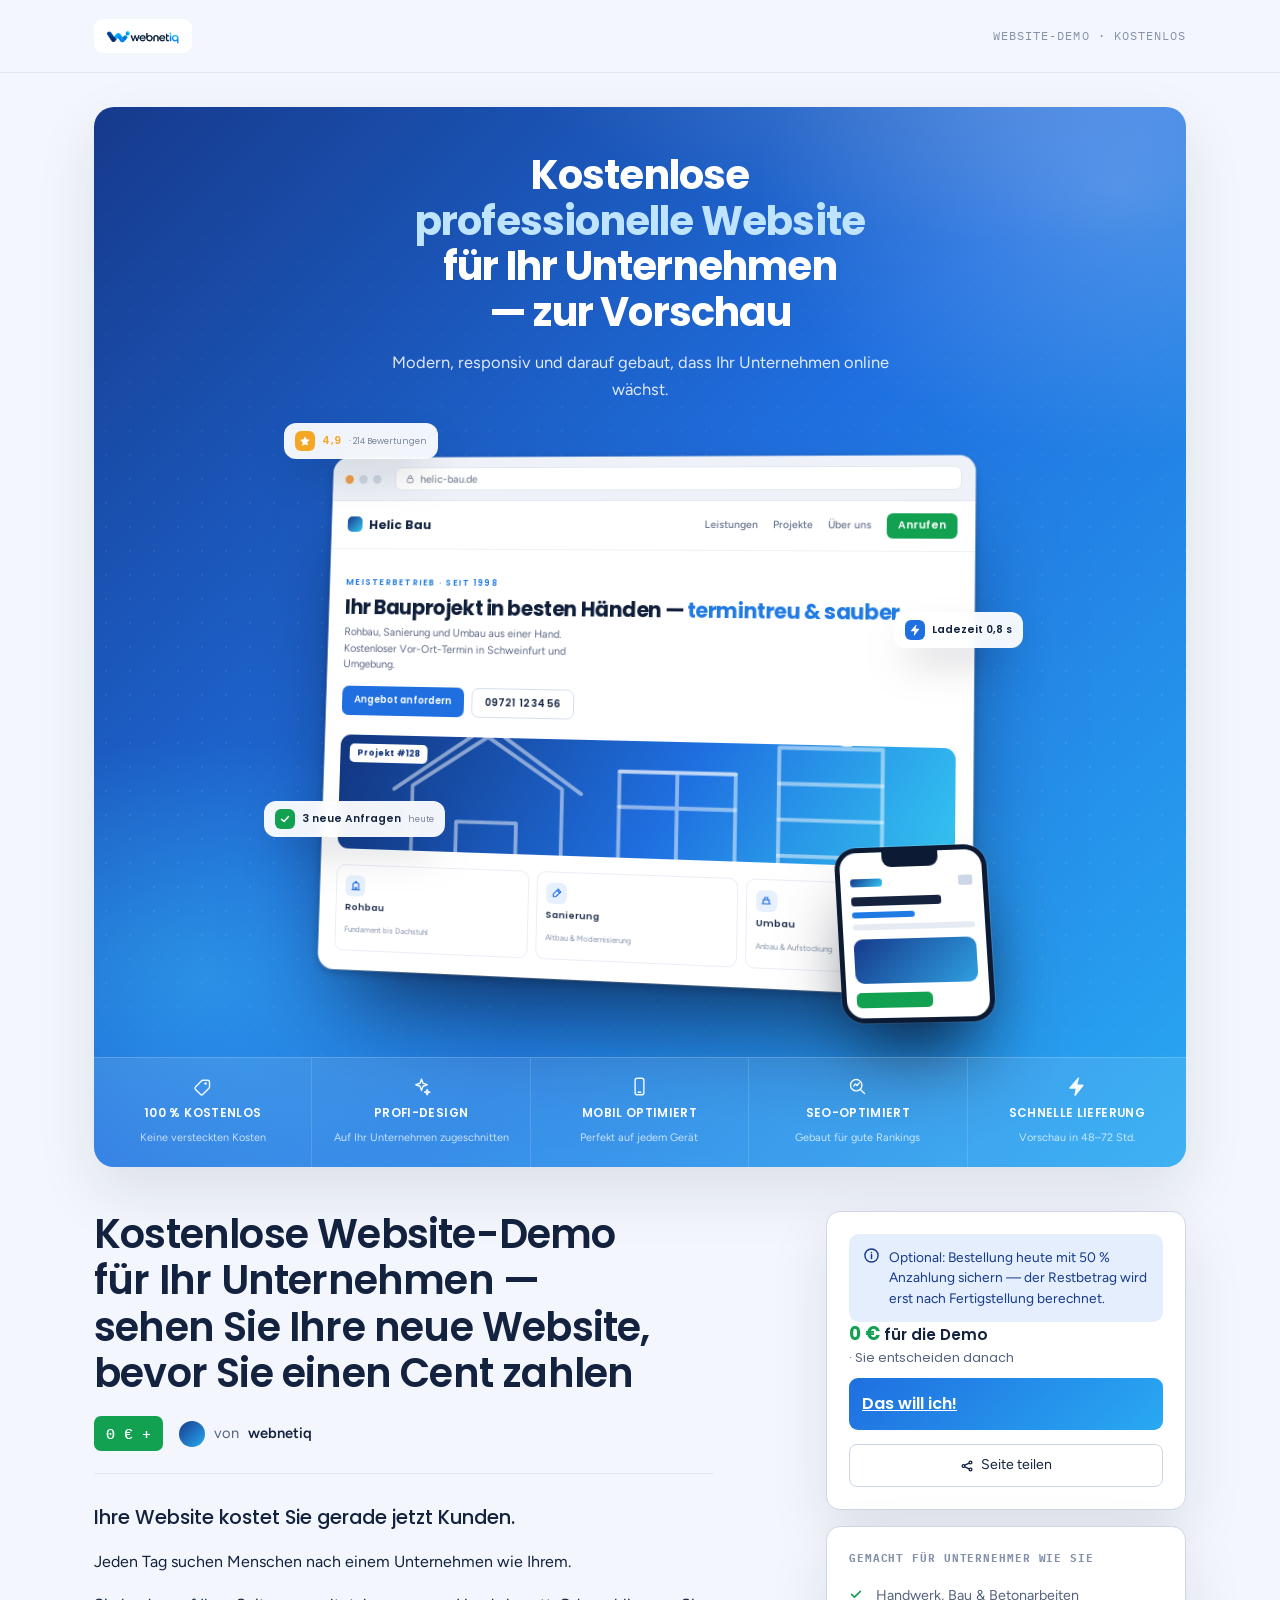
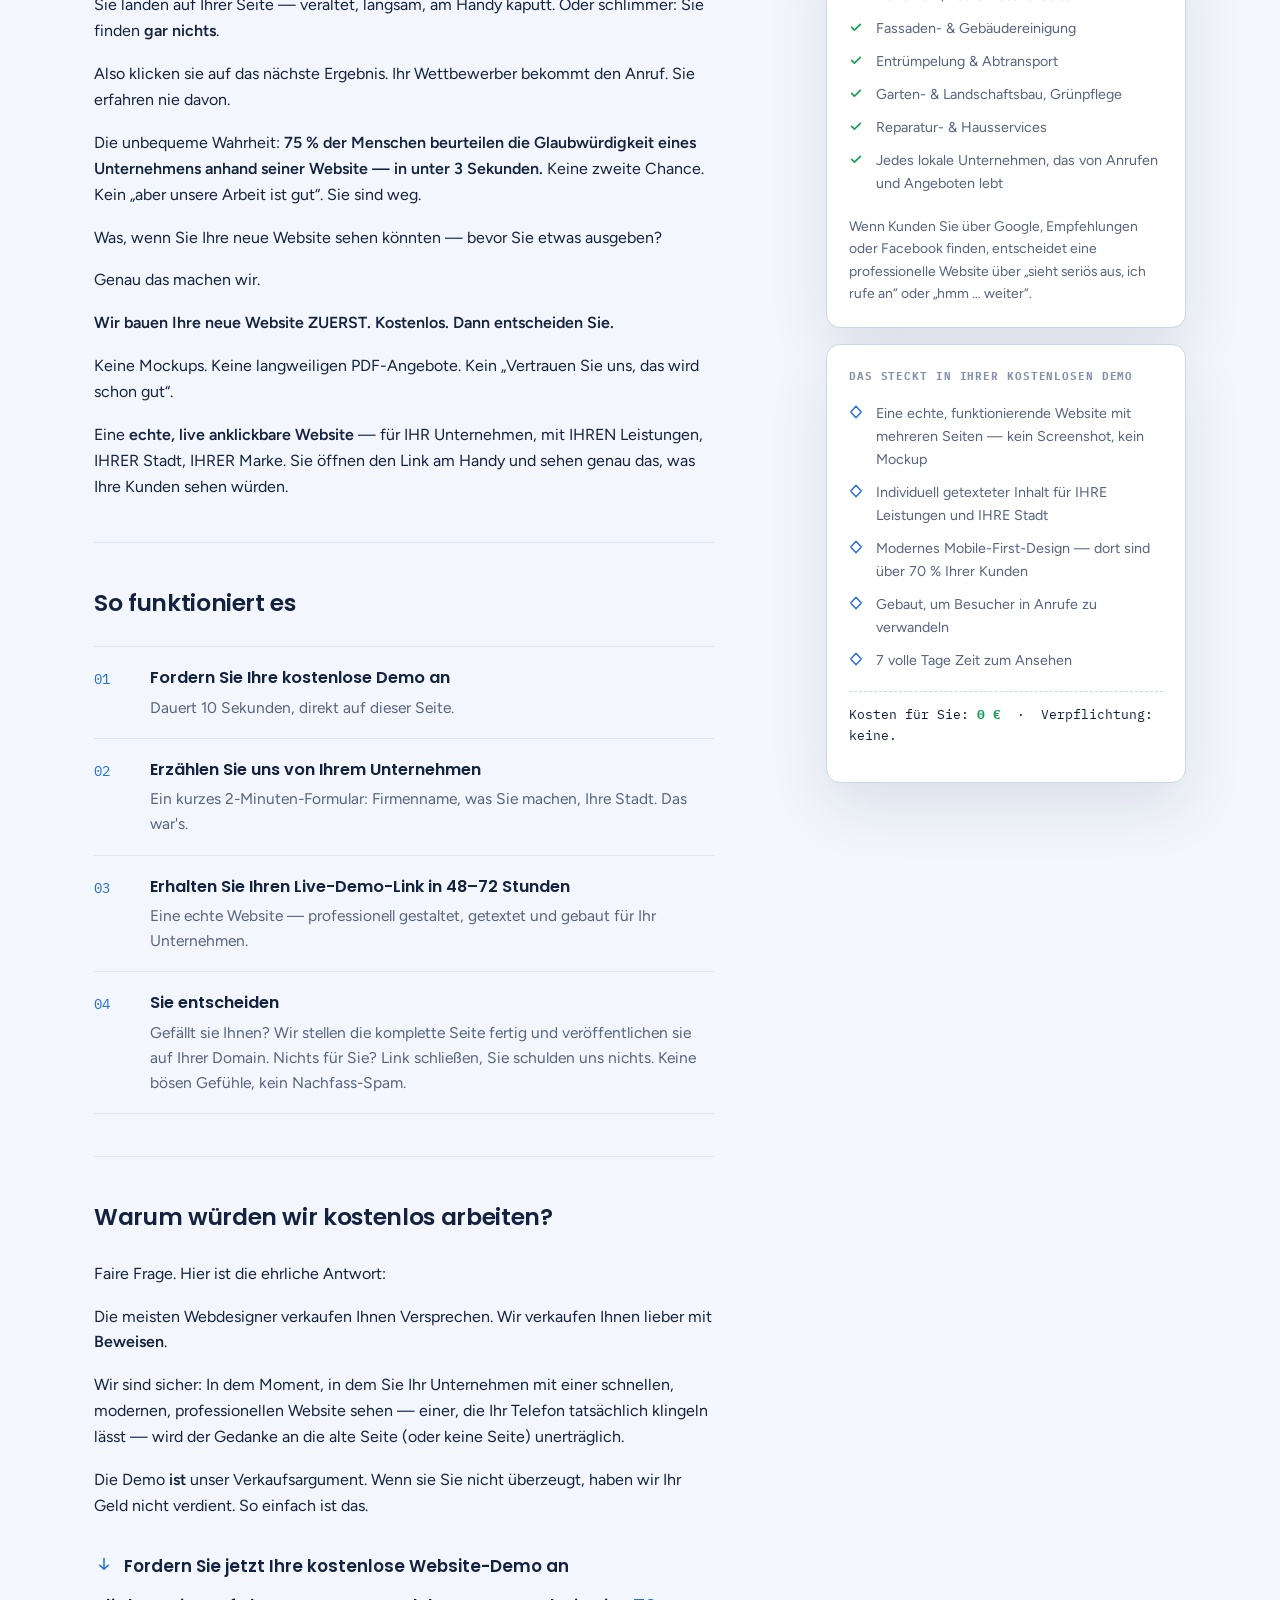
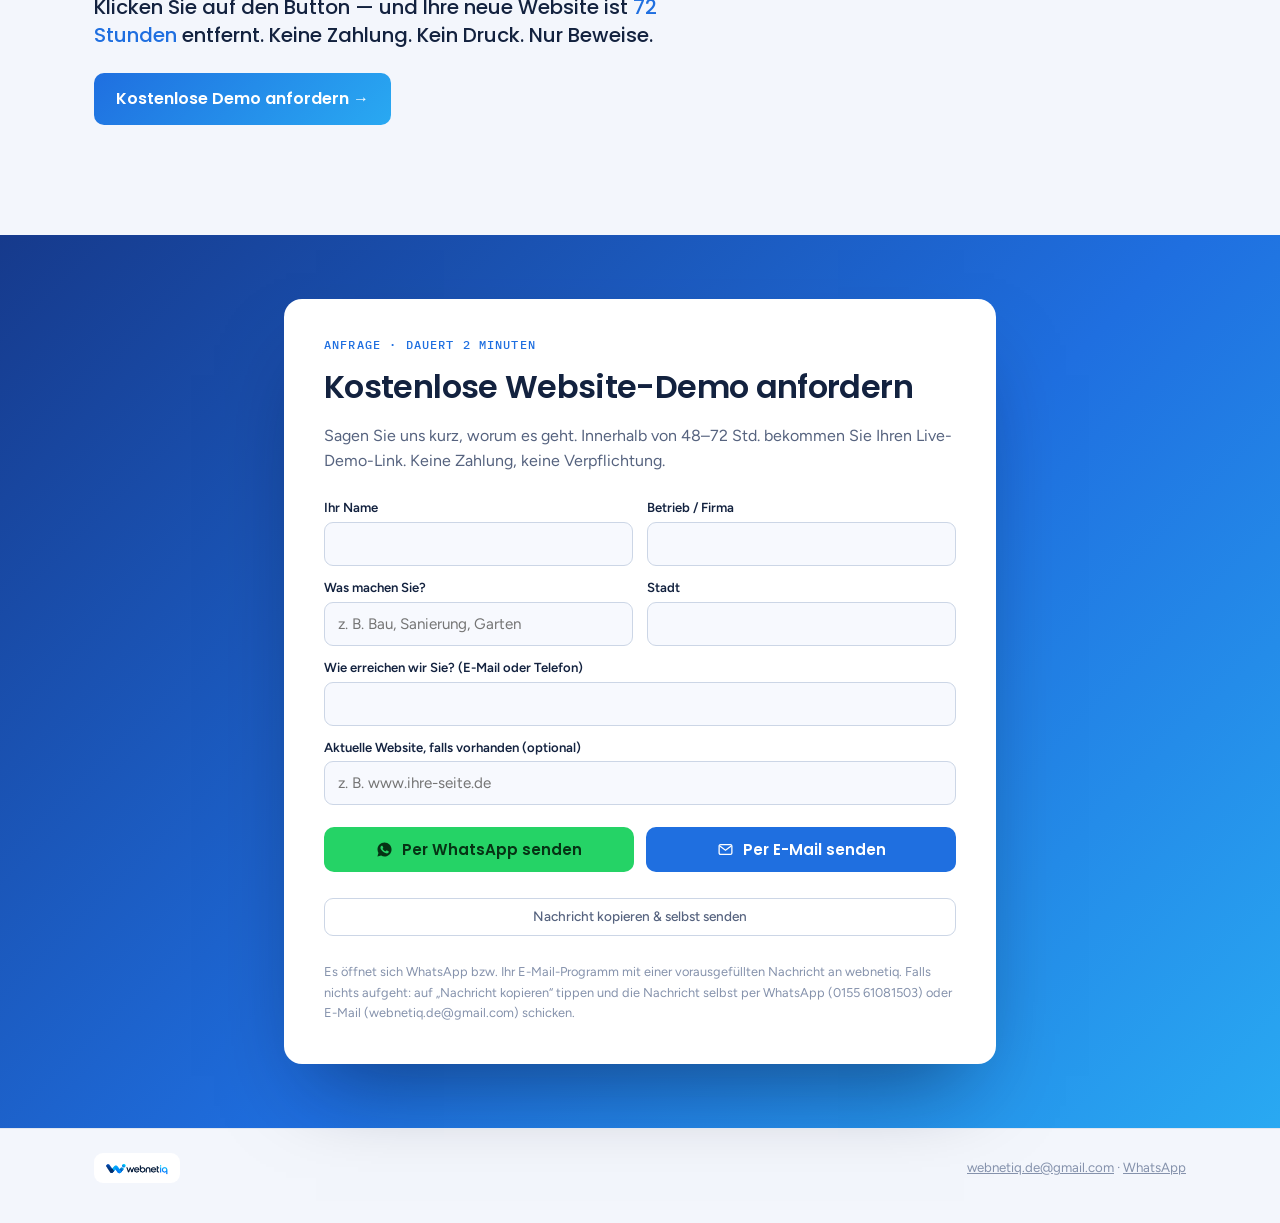
==== commit 68beed6f: "Wunschliste raus, funktionierender Teilen-Button Co-Authored-By: Claude Sonnet 5 <noreply@anthropic." ====
--- a/index.html
+++ b/index.html
@@ -9,6 +9,7 @@
 <meta property="og:title" content="webnetiq — Kostenlose Website-Demo" />
 <meta property="og:description" content="Wir bauen Ihre neue Website zuerst. Kostenlos. Dann entscheiden Sie." />
 <meta property="og:type" content="website" />
+<meta property="og:url" content="https://webnetiq.de/" />
 <meta name="description" content="Kostenlose professionelle Website für Ihr Unternehmen &mdash; zur Vorschau. Erst sehen, dann zahlen." />
 <link rel="preconnect" href="https://fonts.googleapis.com" />
 <link rel="preconnect" href="https://fonts.gstatic.com" crossorigin />
@@ -386,6 +387,8 @@
     cursor: pointer; display: flex; align-items: center; justify-content: center; gap: 7px;
   }
   .secondary-row button:hover { background: var(--surface-2); }
+  .secondary-row button:focus-visible { outline: 3px solid var(--accent-soft); outline-offset: 2px; }
+  .secondary-row button.done { color: var(--good); border-color: var(--good); }
 
   .card h5 {
     font-family: "IBM Plex Mono", monospace; font-size: 0.7rem; letter-spacing: 0.08em;
@@ -525,7 +528,6 @@
     .demo__send { flex-direction: column; }
   }
   </style>
-
   <style>
     :root { color-scheme: light dark; }
     * { box-sizing: border-box; }
@@ -737,13 +739,9 @@
           <a class="btn" href="#demo-form">Das will ich!</a>
 
           <div class="secondary-row">
-            <button type="button">
-              <svg width="14" height="14" viewBox="0 0 16 16" fill="none" stroke="currentColor" stroke-width="1.5" aria-hidden="true"><path d="M8 3.5s-1.2-2-3.2-2C2.7 1.5 1.5 3 1.5 4.7c0 3 4.3 6 6.5 7.8 2.2-1.8 6.5-4.8 6.5-7.8C14.5 3 13.3 1.5 11.2 1.5 9.2 1.5 8 3.5 8 3.5Z"/></svg>
-              Merken
-            </button>
-            <button type="button">
+            <button type="button" id="shareBtn">
               <svg width="14" height="14" viewBox="0 0 16 16" fill="none" stroke="currentColor" stroke-width="1.5" aria-hidden="true"><circle cx="4" cy="8" r="1.6"/><circle cx="12" cy="4" r="1.6"/><circle cx="12" cy="12" r="1.6"/><path d="M5.4 7.1 10.6 4.7M5.4 8.9l5.2 2.4"/></svg>
-              Teilen
+              <span>Seite teilen</span>
             </button>
           </div>
         </div>
@@ -831,6 +829,48 @@
 
 <script>
 (function () {
+  var shareBtn = document.getElementById('shareBtn');
+  if (shareBtn) {
+    var shareLabel = shareBtn.querySelector('span');
+    var defaultLabel = shareLabel ? shareLabel.textContent : '';
+    shareBtn.addEventListener('click', function () {
+      var url = window.location.href.split('#')[0];
+      var data = {
+        title: 'webnetiq – Kostenlose Website-Demo',
+        text: 'Kostenlose Website-Demo für dein Unternehmen – erst sehen, dann entscheiden.',
+        url: url
+      };
+      if (navigator.share) {
+        navigator.share(data).catch(function () {});
+        return;
+      }
+      var flash = function (msg) {
+        if (!shareLabel) return;
+        shareLabel.textContent = msg;
+        shareBtn.classList.add('done');
+        setTimeout(function () {
+          shareLabel.textContent = defaultLabel;
+          shareBtn.classList.remove('done');
+        }, 2200);
+      };
+      var legacyCopy = function () {
+        var ta = document.createElement('textarea');
+        ta.value = url; ta.style.position = 'fixed'; ta.style.opacity = '0';
+        document.body.appendChild(ta); ta.select();
+        var ok = false;
+        try { ok = document.execCommand('copy'); } catch (e) { ok = false; }
+        document.body.removeChild(ta);
+        if (ok) { flash('Link kopiert \u2713'); }
+        else { window.prompt('Link zum Teilen kopieren:', url); }
+      };
+      if (navigator.clipboard && navigator.clipboard.writeText) {
+        navigator.clipboard.writeText(url).then(function () { flash('Link kopiert \u2713'); }, legacyCopy);
+      } else {
+        legacyCopy();
+      }
+    });
+  }
+
   var form = document.getElementById('demoForm');
   if (!form) return;
   var err = document.getElementById('demoErr');
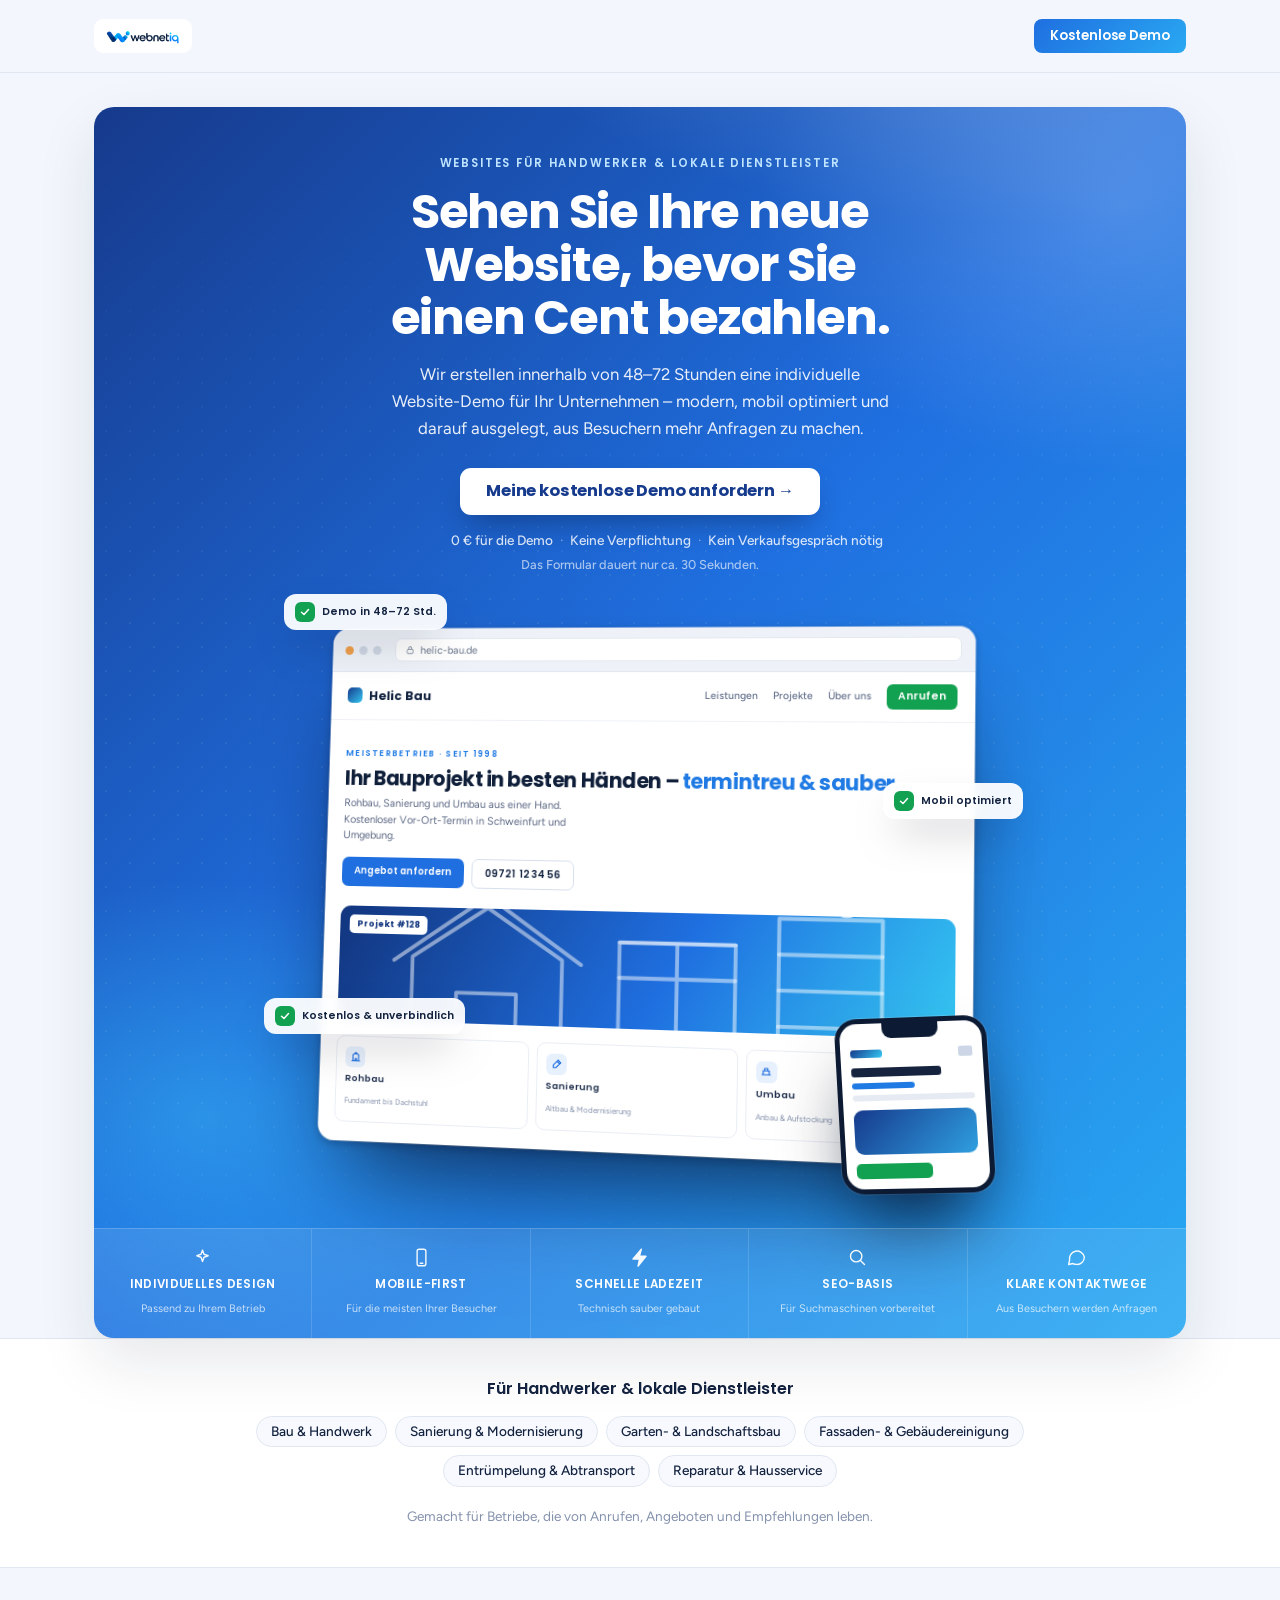
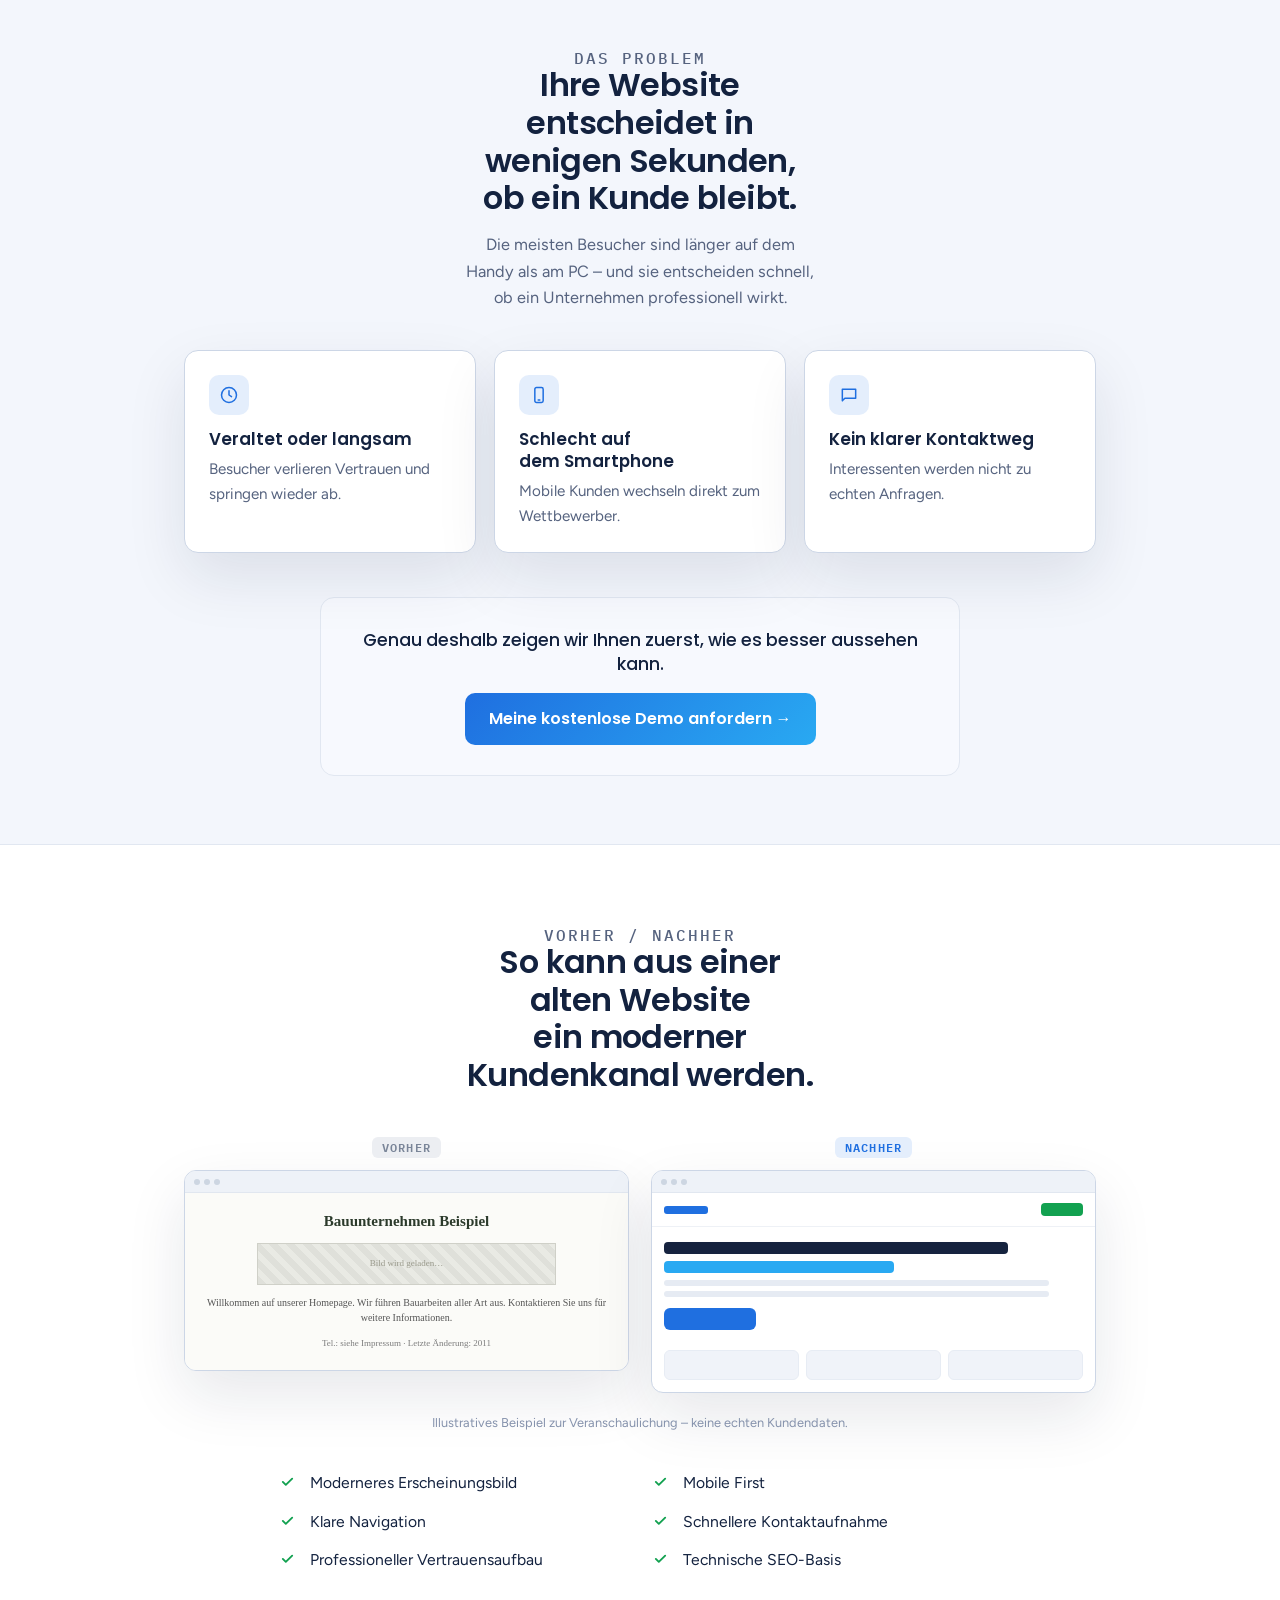
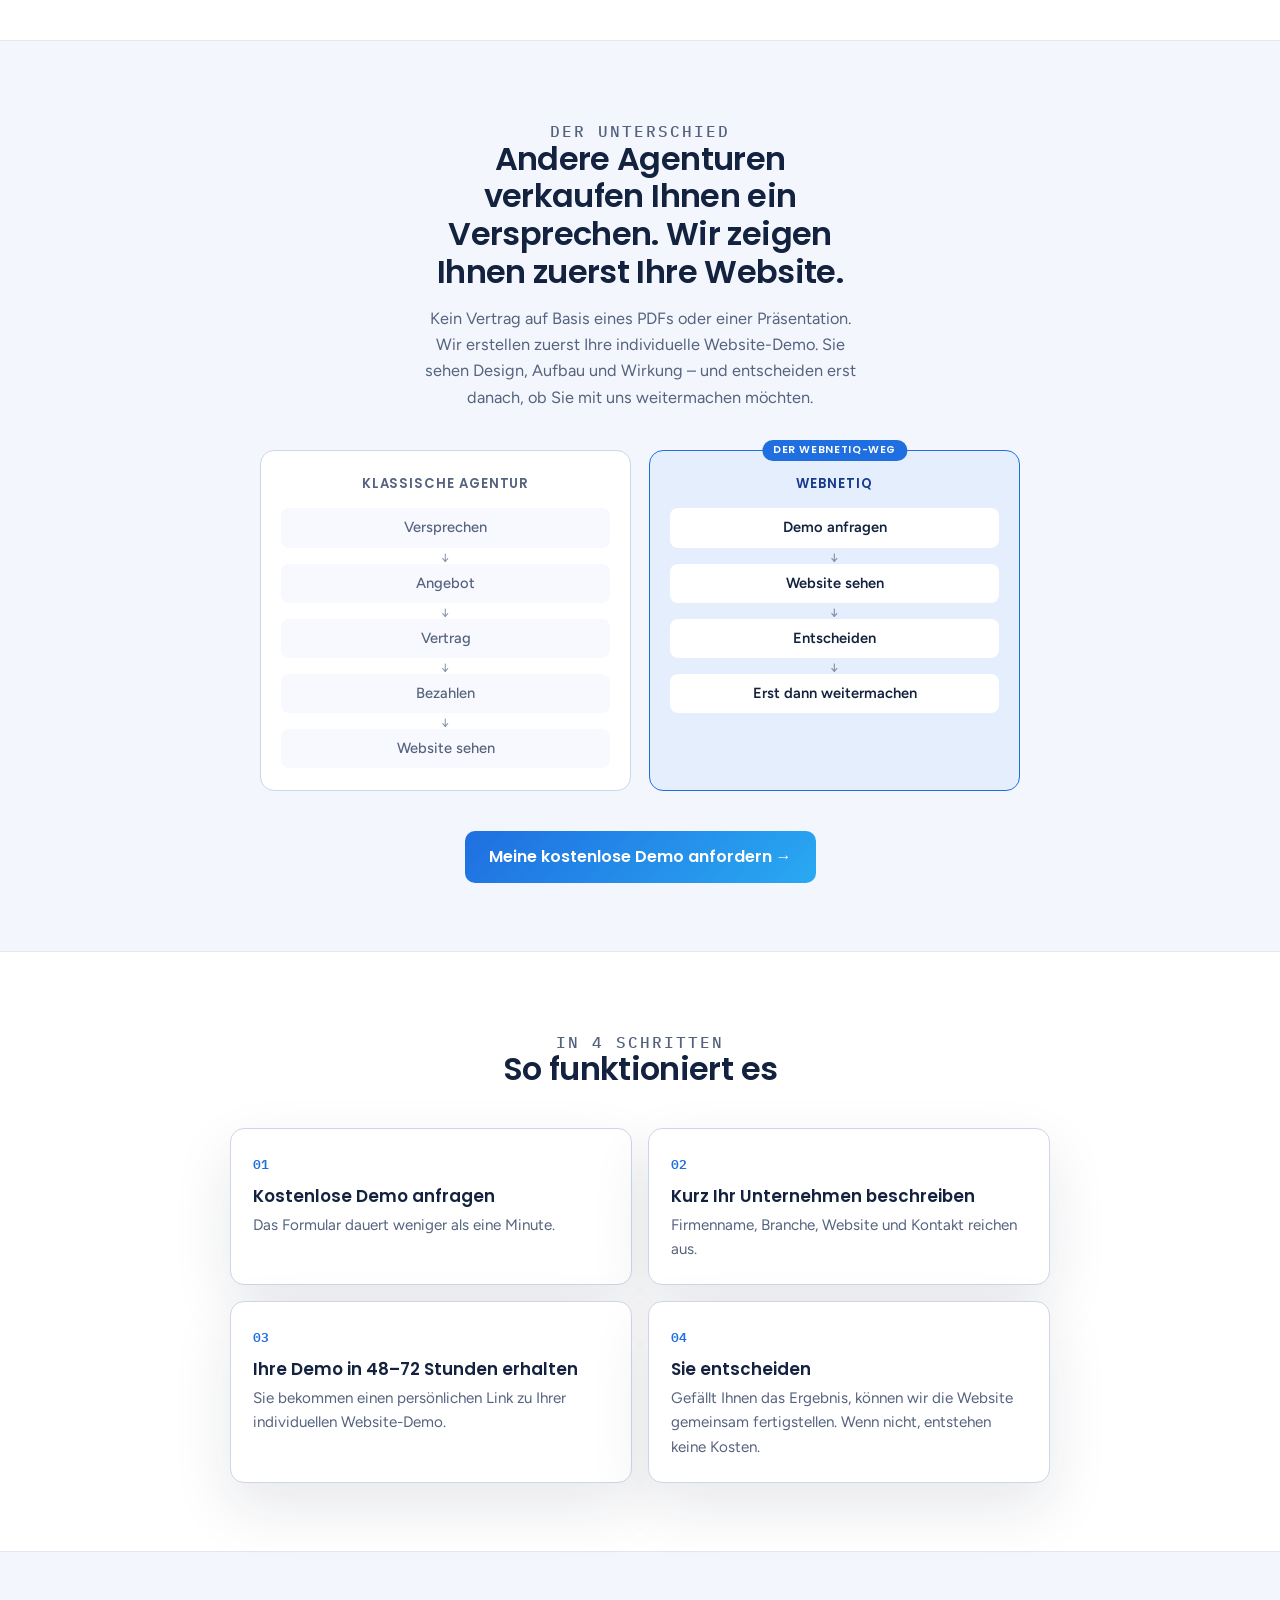
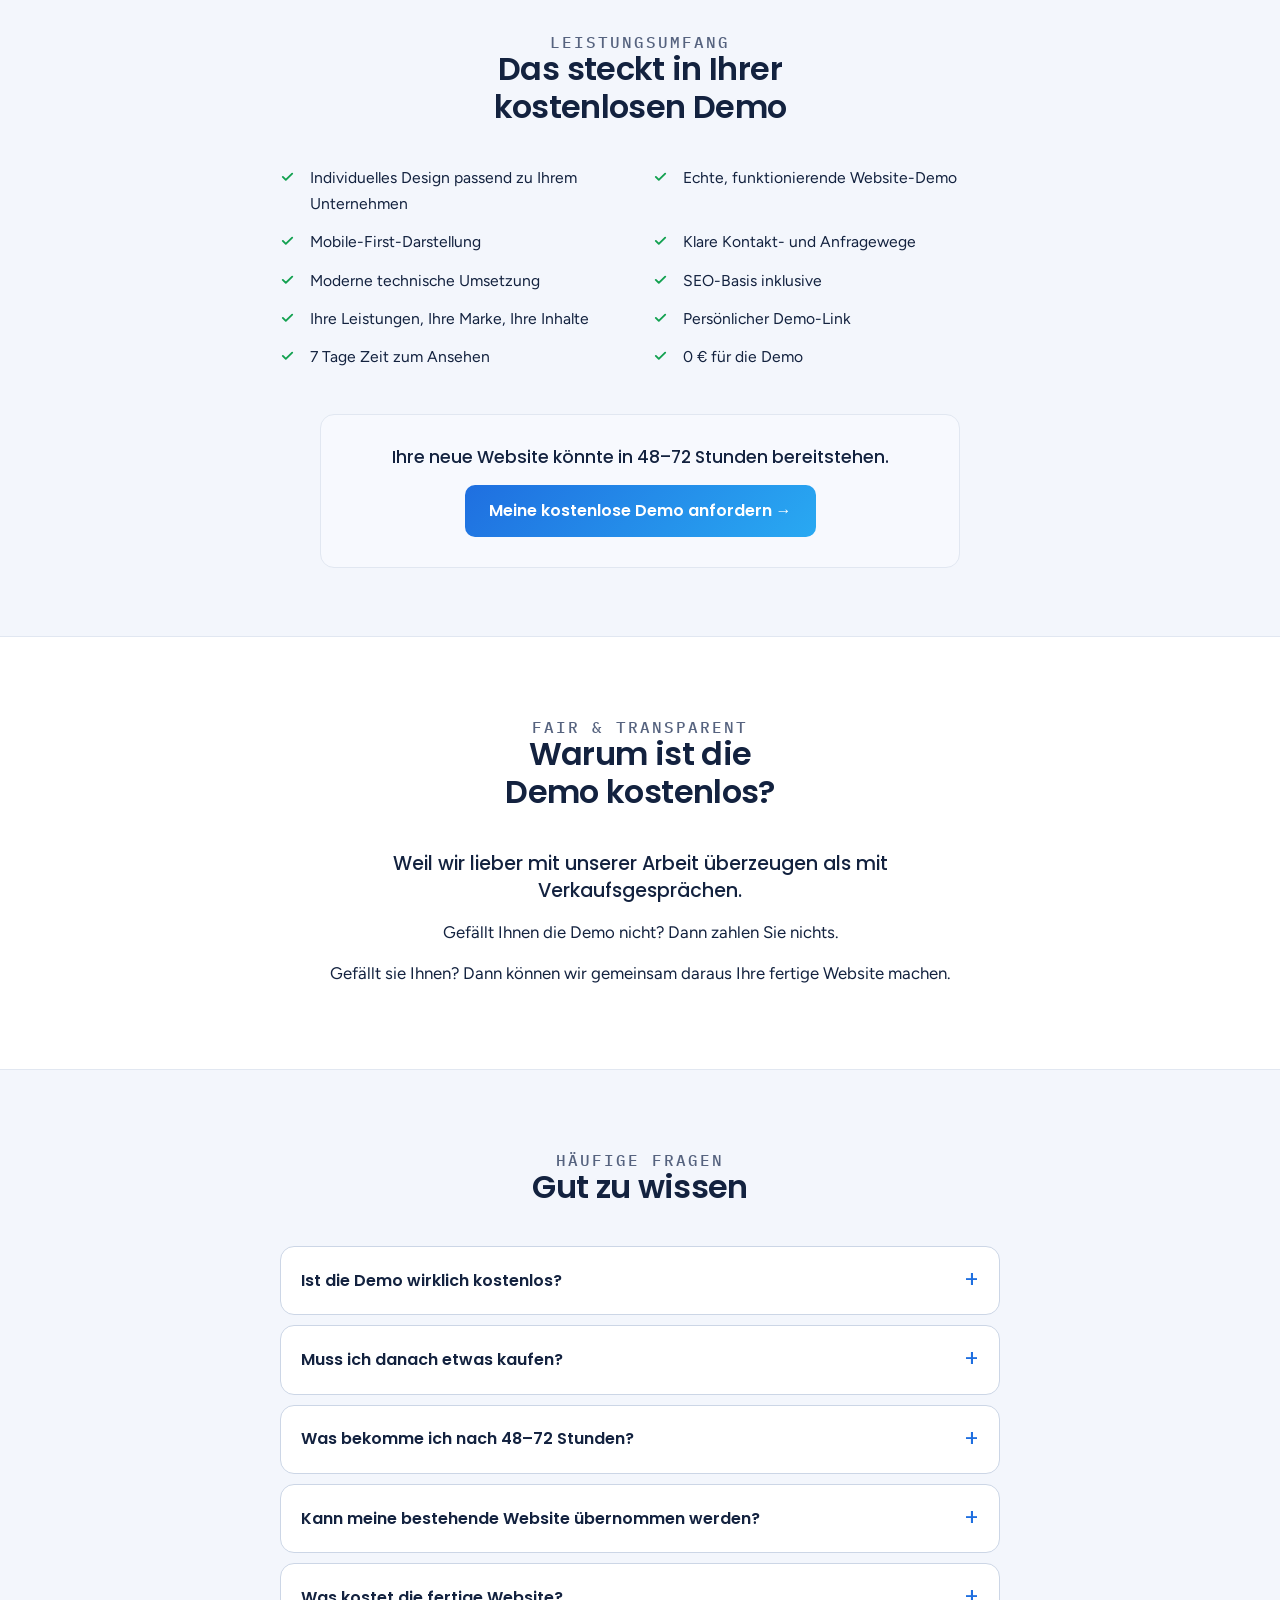
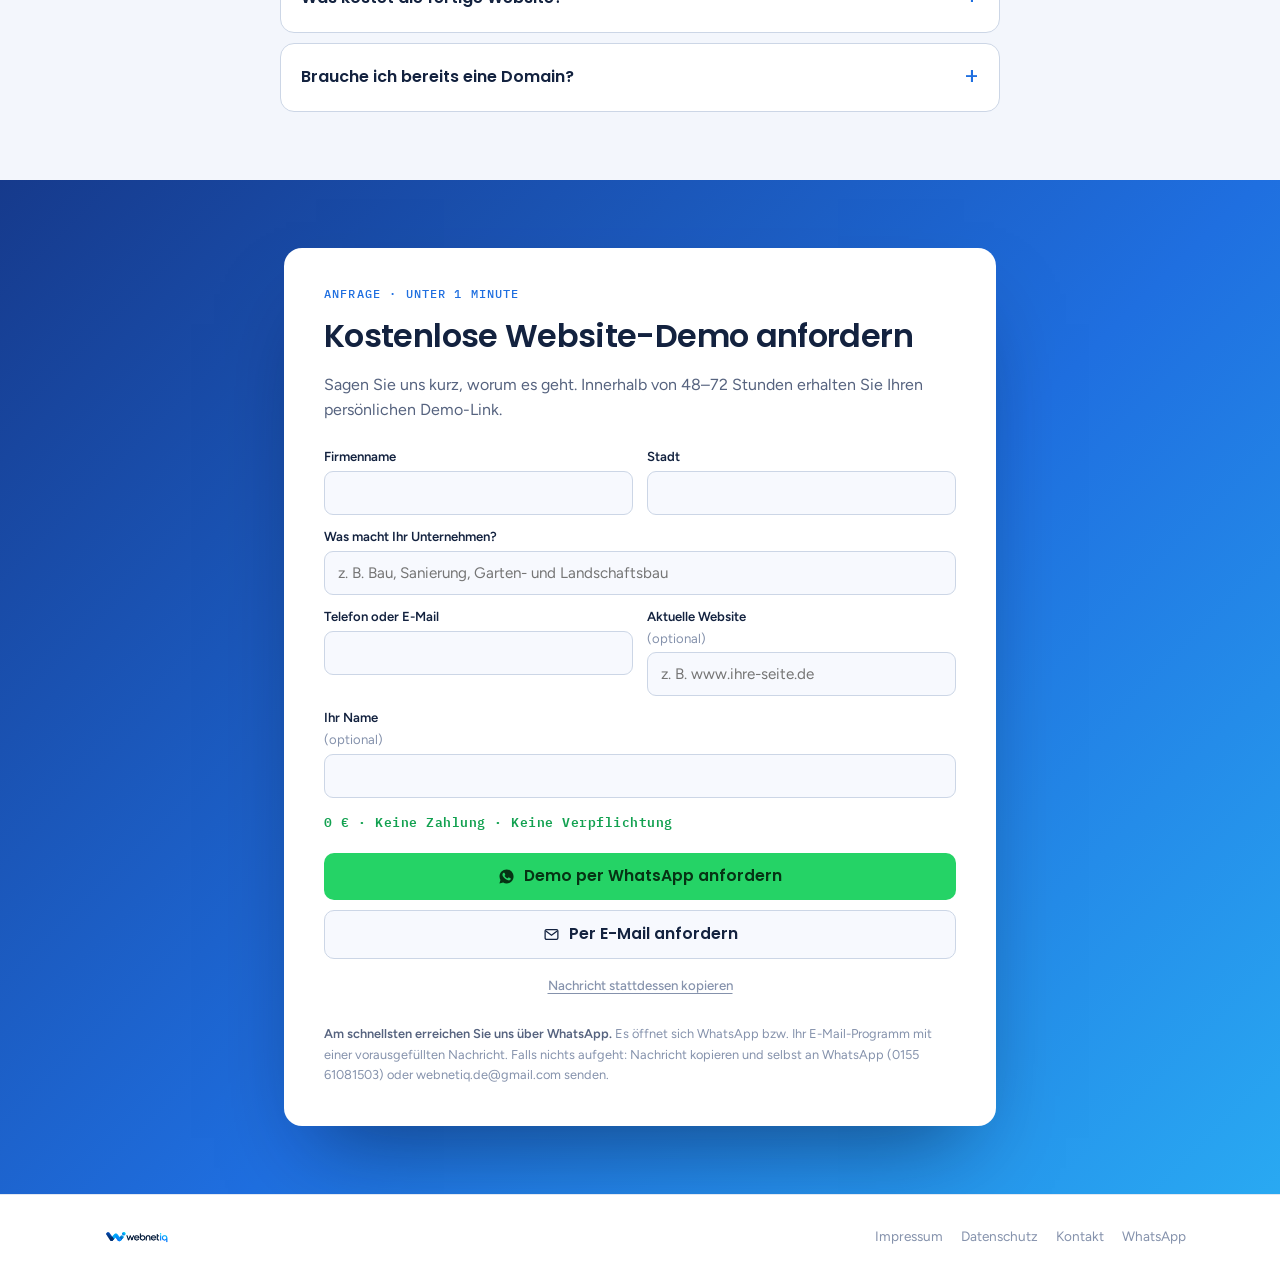
==== commit 2b57c85e: "CRO-Ueberarbeitung: neue Positionierung, Hero, Problem-Cards, USP, Vorher/Nachher, FAQ, einheitliche" ====
--- a/index.html
+++ b/index.html
@@ -2,15 +2,15 @@
 <html lang="de">
 <head>
   <meta charset="utf-8" />
-<title>webnetiq &mdash; Kostenlose Website-Demo</title>
+<title>webnetiq – Website-Demo für Handwerker &amp; lokale Dienstleister</title>
 <link rel="icon" type="image/png" href="/favicon.png" />
 <link rel="apple-touch-icon" href="/apple-touch-icon.png" />
 <meta name="theme-color" content="#1f6fe0" />
-<meta property="og:title" content="webnetiq — Kostenlose Website-Demo" />
-<meta property="og:description" content="Wir bauen Ihre neue Website zuerst. Kostenlos. Dann entscheiden Sie." />
+<meta property="og:title" content="webnetiq – Website-Demo für Handwerker &amp; lokale Dienstleister" />
+<meta property="og:description" content="Wir zeigen Ihnen zuerst Ihre neue Website. In 48–72 Stunden, individuell, kostenlos – Sie entscheiden erst danach." />
 <meta property="og:type" content="website" />
 <meta property="og:url" content="https://webnetiq.de/" />
-<meta name="description" content="Kostenlose professionelle Website für Ihr Unternehmen &mdash; zur Vorschau. Erst sehen, dann zahlen." />
+<meta name="description" content="Wir erstellen in 48–72 Stunden eine individuelle Website-Demo für Ihr Unternehmen. Sie sehen das Ergebnis zuerst – und entscheiden erst danach. 0 € für die Demo, keine Verpflichtung." />
 <link rel="preconnect" href="https://fonts.googleapis.com" />
 <link rel="preconnect" href="https://fonts.gstatic.com" crossorigin />
 <link rel="stylesheet" href="https://fonts.googleapis.com/css2?family=Poppins:wght@400;500;600;700&family=Figtree:wght@400;500;600&family=IBM+Plex+Mono:wght@400;500&display=swap" />
@@ -77,6 +77,7 @@
     -webkit-font-smoothing: antialiased;
   }
   .wrap { max-width: 1140px; margin: 0 auto; padding: 0 24px; }
+  section[id], [id].anchor { scroll-margin-top: 88px; }
 
   /* ---------- top bar ---------- */
   .topbar {
@@ -95,10 +96,14 @@
     height: 30px; width: auto; display: block;
     background: #fff; border-radius: 9px; padding: 3px 7px;
   }
-  .topbar .tag {
-    font-family: "IBM Plex Mono", monospace; font-size: 0.72rem;
-    letter-spacing: 0.09em; text-transform: uppercase; color: var(--faint);
-  }
+  .nav-cta {
+    font: 600 0.82rem/1 "Poppins", sans-serif; text-decoration: none; color: #fff;
+    background: linear-gradient(135deg, var(--accent), var(--accent-bright));
+    padding: 10px 16px; border-radius: 8px; white-space: nowrap;
+    transition: filter .15s ease, transform .12s ease;
+  }
+  .nav-cta:hover { filter: brightness(1.07); transform: translateY(-1px); }
+  .nav-cta:focus-visible { outline: 3px solid var(--accent-soft); outline-offset: 2px; }
 
   /* ---------- hero banner ---------- */
   .hero {
@@ -125,22 +130,43 @@
     -webkit-mask-image: linear-gradient(180deg, transparent, #000 42%, #000 78%, transparent);
             mask-image: linear-gradient(180deg, transparent, #000 42%, #000 78%, transparent);
   }
-  .hero-inner { position: relative; z-index: 1; padding: 46px 44px 78px; text-align: center; }
-  .hero h2 {
+  .hero-inner { position: relative; z-index: 1; padding: 48px 44px 78px; text-align: center; }
+  .hero .eyebrow-h {
+    font: 600 0.72rem/1.5 "Poppins", sans-serif; letter-spacing: 0.16em;
+    text-transform: uppercase; color: #bfe4ff; margin: 0;
+  }
+  .hero h1 {
     font-family: "Poppins", sans-serif; font-weight: 700;
-    font-size: clamp(1.5rem, 1rem + 2.4vw, 2.5rem);
-    line-height: 1.14; letter-spacing: -0.02em; margin: 0 auto 14px;
-    max-width: 20ch; text-wrap: balance;
-  }
-  .hero h2 em { font-style: normal; color: #bfe4ff; }
-  .hero p.sub {
-    margin: 0 auto; max-width: 46ch; font-size: 1.03rem;
-    color: rgba(255,255,255,0.86);
-  }
+    font-size: clamp(1.8rem, 1rem + 3.4vw, 3rem);
+    line-height: 1.1; letter-spacing: -0.025em; margin: 14px auto 16px;
+    max-width: 17ch; text-wrap: balance;
+  }
+  .hero .sub {
+    margin: 0 auto 26px; max-width: 46ch; font-size: 1.05rem;
+    color: rgba(255,255,255,0.9);
+  }
+  .btn-white {
+    display: inline-flex; align-items: center; gap: 9px;
+    background: #fff; color: var(--accent-deep);
+    font: 700 1.02rem/1 "Poppins", sans-serif; letter-spacing: -0.01em;
+    padding: 15px 26px; border-radius: 11px; text-decoration: none;
+    box-shadow: 0 14px 30px -10px rgba(3,10,30,0.4);
+    transition: transform .12s ease, box-shadow .15s ease;
+  }
+  .btn-white:hover { transform: translateY(-2px); box-shadow: 0 20px 40px -12px rgba(3,10,30,0.5); }
+  .btn-white:focus-visible { outline: 3px solid rgba(255,255,255,0.65); outline-offset: 3px; }
+  .hero .microcopy {
+    margin: 15px auto 0; font: 500 0.85rem/1.6 "Figtree", sans-serif;
+    color: rgba(255,255,255,0.82); max-width: 42ch;
+  }
+  .hero .microcopy .line { white-space: nowrap; }
+  .hero .microcopy .dot { opacity: 0.5; margin: 0 7px; }
+  .hero .microcopy .tiny { display: block; margin-top: 4px; color: rgba(255,255,255,0.62); font-size: 0.8rem; }
+
   /* browser mockup — a realistic mini business site */
   .stage {
     position: relative; z-index: 1;
-    margin: 52px auto 0; max-width: 660px;
+    margin: 50px auto 0; max-width: 660px;
     perspective: 1700px; perspective-origin: 62% 22%;
   }
   .stage__glow {
@@ -189,15 +215,10 @@
     box-shadow: 0 20px 40px -14px rgba(3, 10, 30, 0.5);
     font: 600 10.5px/1 "Poppins", sans-serif; color: #12223f; white-space: nowrap;
   }
-  .chip .ico { display: flex; align-items: center; justify-content: center; width: 20px; height: 20px; border-radius: 6px; flex: none; color: #fff; }
-  .chip small { font-weight: 400; color: #7a8598; }
+  .chip .ico { display: flex; align-items: center; justify-content: center; width: 20px; height: 20px; border-radius: 6px; flex: none; color: #fff; background: #12a150; }
   .chip--rating { left: -4%; top: -6%; animation: chipIn 0.7s 0.4s both, floaty 6s 1.2s ease-in-out infinite; }
-  .chip--rating .ico { background: #f5a623; }
-  .chip--rating .stars { color: #f5a623; letter-spacing: 0.5px; }
   .chip--speed { right: -8%; top: 30%; animation: chipIn 0.7s 0.75s both, floaty 7s 1.5s ease-in-out infinite; }
-  .chip--speed .ico { background: #1f6fe0; }
-  .chip--leads { left: -7%; bottom: 27%; animation: chipIn 0.7s 1.05s both, floaty 6.5s 1.8s ease-in-out infinite; }
-  .chip--leads .ico { background: #12a150; }
+  .chip--leads { left: -7%; bottom: 22%; animation: chipIn 0.7s 1.05s both, floaty 6.5s 1.8s ease-in-out infinite; }
 
   .browser__bar {
     display: flex; align-items: center; gap: 6px;
@@ -246,19 +267,13 @@
     background: linear-gradient(120deg, #12357e 0%, #1f6fe0 55%, #34c6f1 100%);
   }
   .site__visual svg { position: absolute; inset: 0; width: 100%; height: 100%; opacity: 0.9; }
-  .site__visual .tag {
-    position: absolute; right: 10px; bottom: 9px;
-    font: 600 8px/1 "Poppins", sans-serif; letter-spacing: 0.12em; text-transform: uppercase;
-    color: #fff; background: rgba(6, 18, 46, 0.42); padding: 5px 8px; border-radius: 5px;
-    -webkit-backdrop-filter: blur(3px); backdrop-filter: blur(3px);
-  }
   .site__visual .price {
     position: absolute; left: 10px; top: 9px;
     font: 700 9px/1 "Poppins", sans-serif; color: #12357e; background: #fff;
     padding: 5px 8px; border-radius: 5px;
   }
 
-  /* feature strip */
+  /* feature strip (trust points) */
   .features {
     background: rgba(255,255,255,0.10);
     border-top: 1px solid rgba(255,255,255,0.18);
@@ -277,256 +292,259 @@
   }
   .features small { font-size: 0.68rem; color: rgba(255,255,255,0.72); }
 
-  /* ---------- layout ---------- */
-  .layout {
-    display: grid; grid-template-columns: minmax(0,1fr) 360px;
-    gap: 54px; padding: 44px 0 110px; align-items: start;
-  }
-  .main { min-width: 0; }
-  .main .measure { max-width: 62ch; }
-
-  h1 {
+  h1, h2, h3, h4 { text-wrap: balance; }
+
+  /* ---------- generic section ---------- */
+  .section { padding: 68px 0; }
+  .section .wrap { max-width: 960px; }
+  .section-head { text-align: center; max-width: 36ch; margin: 0 auto 40px; }
+  .eyebrow {
+    font: 500 0.72rem/1 "IBM Plex Mono", monospace; letter-spacing: 0.12em;
+    text-transform: uppercase; color: var(--accent); margin: 0 0 12px;
+  }
+  h2.sec {
     font-family: "Poppins", sans-serif; font-weight: 600;
-    font-size: clamp(1.7rem, 1.2rem + 2vw, 2.5rem);
-    line-height: 1.16; letter-spacing: -0.02em; text-wrap: balance;
-    margin: 0 0 20px;
-  }
-
-  .meta { display: flex; align-items: center; gap: 16px; flex-wrap: wrap; padding-bottom: 22px; border-bottom: 1px solid var(--line); margin-bottom: 30px; }
-  .pricepill {
-    font-family: "IBM Plex Mono", monospace; font-weight: 500;
-    background: var(--good); color: #fff; padding: 5px 12px; border-radius: 7px; font-size: 0.95rem;
-  }
-  .creator { display: flex; align-items: center; gap: 9px; font-size: 0.92rem; color: var(--muted); }
-  .creator .av {
-    width: 26px; height: 26px; border-radius: 50%;
-    background: linear-gradient(135deg, var(--accent-deep), var(--accent-bright));
-    flex: none;
-  }
-  .creator b { color: var(--ink); font-weight: 600; }
-
-  .prose p { margin: 0 0 17px; }
-  .prose strong { font-weight: 600; color: var(--ink); }
-  .prose .lead-in {
-    font-family: "Poppins", sans-serif; font-size: 1.22rem; font-weight: 500;
-    line-height: 1.4; color: var(--ink); margin: 0 0 18px;
-  }
-  .callout {
-    border-left: 3px solid var(--accent); background: var(--surface-2);
-    padding: 16px 20px; border-radius: 0 12px 12px 0; margin: 24px 0; font-size: 1.01rem;
-  }
-  .rule { border: none; border-top: 1px solid var(--line); margin: 42px 0; }
-
-  h3.sec {
-    font-family: "Poppins", sans-serif; font-weight: 600; font-size: 1.45rem;
-    letter-spacing: -0.015em; margin: 0 0 24px;
-  }
-
-  .steps { list-style: none; margin: 0; padding: 0; counter-reset: step; }
-  .steps li {
-    counter-increment: step;
-    display: grid; grid-template-columns: 40px 1fr; gap: 16px;
-    padding: 18px 0; border-top: 1px solid var(--line);
-  }
-  .steps li:last-child { border-bottom: 1px solid var(--line); }
-  .steps li::before {
-    content: counter(step, decimal-leading-zero);
-    font-family: "IBM Plex Mono", monospace; font-size: 0.85rem;
-    color: var(--accent); padding-top: 3px;
-  }
-  .steps h4 { font-size: 1.02rem; font-weight: 600; margin: 0 0 3px; font-family: "Poppins", sans-serif; }
-  .steps p { margin: 0; color: var(--muted); font-size: 0.97rem; }
-
-  .point-now {
-    display: flex; align-items: center; gap: 10px;
-    font-family: "Poppins", sans-serif; font-weight: 600; font-size: 1.05rem;
-    margin: 34px 0 14px;
-  }
-  .closer {
-    font-family: "Poppins", sans-serif; font-size: 1.25rem; font-weight: 500;
-    line-height: 1.38; text-wrap: balance; margin: 0;
-  }
-  .closer .k { color: var(--accent); }
-
-  /* ---------- buy card ---------- */
-  .buy { position: sticky; top: 96px; display: flex; flex-direction: column; gap: 16px; }
-  .card {
+    font-size: clamp(1.4rem, 1rem + 1.8vw, 2rem); line-height: 1.18;
+    letter-spacing: -0.02em; margin: 0; color: var(--ink);
+  }
+  .section-head p { margin: 14px auto 0; color: var(--muted); font-size: 1.02rem; max-width: 46ch; }
+  .section-cta { text-align: center; margin-top: 40px; }
+
+  a.btn-inline {
+    display: inline-flex; align-items: center; gap: 8px;
+    background: linear-gradient(135deg, var(--accent), var(--accent-bright));
+    color: #fff; font-family: "Poppins", sans-serif; font-weight: 600; font-size: 1rem;
+    padding: 13px 24px; border-radius: 10px; text-decoration: none;
+    transition: transform 0.12s ease, filter 0.15s ease;
+  }
+  a.btn-inline:hover { filter: brightness(1.07); transform: translateY(-1px); }
+  a.btn-inline:focus-visible { outline: 3px solid var(--accent-soft); outline-offset: 2px; }
+
+  /* branch / trust band */
+  .trust-band { background: var(--surface); border-top: 1px solid var(--line); border-bottom: 1px solid var(--line); }
+  .trust-band .wrap { padding-top: 40px; padding-bottom: 40px; text-align: center; max-width: 960px; }
+  .trust-band h3 { font: 600 1rem/1.3 "Poppins", sans-serif; margin: 0 0 16px; color: var(--ink); }
+  .chips-row { display: flex; flex-wrap: wrap; justify-content: center; gap: 8px; }
+  .chips-row span {
+    font: 500 0.85rem/1 "Figtree", sans-serif; color: var(--ink);
+    background: var(--surface-2); border: 1px solid var(--line);
+    padding: 8px 14px; border-radius: 999px;
+  }
+  .trust-band .note { margin: 18px 0 0; font-size: 0.85rem; color: var(--faint); }
+
+  /* 3 problem/info cards */
+  .cards-3 { display: grid; grid-template-columns: repeat(3, 1fr); gap: 18px; }
+  .info-card {
     background: var(--surface); border: 1px solid var(--line-strong);
-    border-radius: var(--radius); box-shadow: var(--shadow); padding: 22px;
-  }
-  .infobox {
-    display: flex; gap: 10px; background: var(--accent-soft); color: var(--accent-deep);
-    border-radius: 10px; padding: 13px 15px; font-size: 0.86rem; line-height: 1.5;
-  }
-  .infobox svg { flex: none; margin-top: 1px; }
-  .flabel {
-    font-family: "IBM Plex Mono", monospace; font-size: 0.7rem; letter-spacing: 0.08em;
-    text-transform: uppercase; color: var(--faint); display: block; margin: 16px 0 8px;
-  }
-  .pinput {
-    display: flex; align-items: center; border: 1px solid var(--line-strong);
-    border-radius: 9px; overflow: hidden; background: var(--surface-2); margin-bottom: 12px;
-  }
-  .pinput span { padding: 11px 13px; font-family: "IBM Plex Mono", monospace; color: var(--muted); border-right: 1px solid var(--line); }
-  .pinput input { border: none; background: transparent; padding: 11px 13px; font: inherit; color: var(--ink); width: 100%; outline: none; }
-  .pinput:focus-within { border-color: var(--accent); box-shadow: 0 0 0 3px var(--accent-soft); }
-
-  .btn {
-    display: block; width: 100%; border: none; cursor: pointer;
-    background: linear-gradient(135deg, var(--accent) 0%, var(--accent-bright) 100%);
-    color: #fff; font-family: "Poppins", sans-serif; font-weight: 600; font-size: 1.02rem;
-    padding: 13px; border-radius: 9px; transition: transform 0.12s ease, filter 0.15s ease;
-  }
-  .btn:hover { filter: brightness(1.06); transform: translateY(-1px); }
-  .btn:focus-visible { outline: 3px solid var(--accent-soft); outline-offset: 2px; }
-
-  .secondary-row { display: flex; gap: 10px; margin-top: 14px; }
-  .secondary-row button {
-    flex: 1; border: 1px solid var(--line-strong); background: var(--surface);
-    color: var(--ink); font: inherit; font-size: 0.88rem; padding: 9px; border-radius: 8px;
-    cursor: pointer; display: flex; align-items: center; justify-content: center; gap: 7px;
-  }
-  .secondary-row button:hover { background: var(--surface-2); }
-  .secondary-row button:focus-visible { outline: 3px solid var(--accent-soft); outline-offset: 2px; }
-  .secondary-row button.done { color: var(--good); border-color: var(--good); }
-
-  .card h5 {
-    font-family: "IBM Plex Mono", monospace; font-size: 0.7rem; letter-spacing: 0.08em;
-    text-transform: uppercase; color: var(--faint); margin: 0 0 12px;
-  }
-  .check-list { list-style: none; margin: 0; padding: 0; }
-  .check-list li {
-    display: grid; grid-template-columns: 18px 1fr; gap: 9px;
-    font-size: 0.89rem; padding: 5px 0; color: var(--muted);
-  }
-  .check-list li svg { margin-top: 3px; color: var(--good); }
-  .check-list.brand li svg { color: var(--accent); }
-  .cost {
-    font-family: "IBM Plex Mono", monospace; font-size: 0.8rem; color: var(--ink);
-    border-top: 1px dashed var(--line-strong); margin-top: 14px; padding-top: 13px;
-  }
-  .cost b { color: var(--good); }
+    border-radius: var(--radius); padding: 24px; box-shadow: var(--shadow);
+  }
+  .info-card .ic {
+    display: flex; align-items: center; justify-content: center;
+    width: 40px; height: 40px; border-radius: 10px;
+    background: var(--accent-soft); color: var(--accent); margin-bottom: 14px;
+  }
+  .info-card h4 { font: 600 1.05rem/1.3 "Poppins", sans-serif; margin: 0 0 6px; color: var(--ink); }
+  .info-card p { margin: 0; color: var(--muted); font-size: 0.95rem; }
+
+  /* cta zone */
+  .cta-zone {
+    text-align: center; background: var(--surface-2);
+    border: 1px solid var(--line); border-radius: var(--radius);
+    padding: 30px 24px; margin: 44px auto 0; max-width: 640px;
+  }
+  .cta-zone p { margin: 0 0 16px; font: 500 1.08rem/1.4 "Poppins", sans-serif; color: var(--ink); }
+
+  /* before / after */
+  .ba { display: grid; grid-template-columns: 1fr 1fr; gap: 22px; align-items: start; }
+  .ba-item { text-align: center; }
+  .ba-tag {
+    display: inline-block; font: 600 0.72rem/1 "IBM Plex Mono", monospace;
+    letter-spacing: 0.1em; text-transform: uppercase; padding: 5px 10px;
+    border-radius: 6px; margin-bottom: 12px;
+  }
+  .ba-item.before .ba-tag { background: #eceef2; color: #7a8598; }
+  .ba-item.after .ba-tag { background: var(--accent-soft); color: var(--accent); }
+  .ba-frame {
+    border-radius: 12px; overflow: hidden; border: 1px solid var(--line-strong);
+    background: #fff; text-align: left; box-shadow: var(--shadow);
+  }
+  .ba-frame .bar { height: 22px; background: #eef2f8; border-bottom: 1px solid #e1e7f0; display:flex; align-items:center; gap:4px; padding: 0 9px; }
+  .ba-frame .bar i { width: 6px; height: 6px; border-radius: 50%; background: #cdd6e2; display:block; }
+  .ba-old { padding: 16px 14px 20px; background: #fbfbf8; font-family: Georgia, "Times New Roman", serif; }
+  .ba-old .h { font-size: 15px; color: #2b3a2b; text-align: center; font-weight: bold; margin-bottom: 9px; }
+  .ba-old .img { height: 42px; background: repeating-linear-gradient(45deg,#dfe0da,#dfe0da 6px,#e9eae4 6px,#e9eae4 12px); border: 1px solid #cfd0c8; margin: 0 auto 10px; width: 72%; display:flex; align-items:center; justify-content:center; color:#9a9a8c; font-size:9px; }
+  .ba-old .t { font-size: 10px; color: #555; line-height: 1.55; text-align: center; }
+  .ba-old .contact { margin-top: 10px; font-size: 9px; color: #7c7c7c; text-align: center; }
+  .ba-new .nav { display: flex; align-items: center; justify-content: space-between; padding: 10px 12px; border-bottom: 1px solid #eef1f6; }
+  .ba-new .nav .b { width: 44px; height: 8px; border-radius: 3px; background: var(--accent); }
+  .ba-new .nav .m { width: 42px; height: 13px; border-radius: 4px; background: #12a150; }
+  .ba-new .body { padding: 15px 12px 8px; }
+  .ba-new .body .h { width: 82%; height: 12px; border-radius: 4px; background: #16233f; margin-bottom: 7px; }
+  .ba-new .body .h.two { width: 55%; background: var(--accent-bright); }
+  .ba-new .body .t { width: 92%; height: 6px; border-radius: 3px; background: #e6ebf3; margin-bottom: 5px; }
+  .ba-new .body .btn2 { margin-top: 11px; width: 92px; height: 22px; border-radius: 6px; background: var(--accent); }
+  .ba-new .cards { display: flex; gap: 7px; padding: 12px; }
+  .ba-new .cards div { flex: 1; height: 30px; border-radius: 6px; background: #f0f3f9; border: 1px solid #e7ecf4; }
+  .ba-note { text-align: center; font-size: 0.8rem; color: var(--faint); margin: 20px 0 0; }
+
+  .checks {
+    display: grid; grid-template-columns: repeat(2, 1fr); gap: 13px 26px;
+    max-width: 720px; margin: 36px auto 0; list-style: none; padding: 0;
+  }
+  .checks li { display: grid; grid-template-columns: 20px 1fr; gap: 10px; font-size: 0.98rem; color: var(--ink); }
+  .checks li svg { margin-top: 4px; color: var(--good); flex: none; }
+
+  /* usp compare */
+  .usp-compare { display: grid; grid-template-columns: 1fr 1fr; gap: 18px; max-width: 760px; margin: 10px auto 0; }
+  .flow-col { border: 1px solid var(--line-strong); border-radius: var(--radius); padding: 26px 20px 22px; background: var(--surface); }
+  .flow-col.win { border-color: var(--accent); background: var(--accent-soft); position: relative; }
+  .flow-col h4 { font: 600 0.82rem/1 "Poppins", sans-serif; text-transform: uppercase; letter-spacing: 0.07em; margin: 0 0 18px; color: var(--muted); text-align: center; }
+  .flow-col.win h4 { color: var(--accent-deep); }
+  .flow-col ol { list-style: none; margin: 0; padding: 0; display: flex; flex-direction: column; gap: 16px; }
+  .flow-col li { position: relative; font: 500 0.92rem/1.3 "Figtree", sans-serif; text-align: center; padding: 10px 8px; border-radius: 8px; background: var(--surface-2); color: var(--muted); }
+  .flow-col.win li { background: #fff; color: var(--ink); font-weight: 600; }
+  .flow-col li + li::before { content: "↓"; position: absolute; top: -13px; left: 50%; transform: translateX(-50%); font-size: 12px; color: var(--faint); }
+  .flow-badge { position: absolute; top: -11px; left: 50%; transform: translateX(-50%); background: var(--accent); color: #fff; font: 600 0.66rem/1 "Poppins",sans-serif; letter-spacing: 0.06em; text-transform: uppercase; padding: 5px 11px; border-radius: 999px; white-space: nowrap; }
+
+  /* steps */
+  .steps-grid { display: grid; grid-template-columns: repeat(2, 1fr); gap: 16px; max-width: 820px; margin: 0 auto; }
+  .step-card { background: var(--surface); border: 1px solid var(--line-strong); border-radius: var(--radius); padding: 22px; box-shadow: var(--shadow); }
+  .step-card .n { font: 600 0.8rem/1 "IBM Plex Mono", monospace; color: var(--accent); }
+  .step-card h4 { font: 600 1.05rem/1.3 "Poppins", sans-serif; margin: 9px 0 5px; color: var(--ink); }
+  .step-card p { margin: 0; color: var(--muted); font-size: 0.95rem; }
+
+  /* why-free */
+  .why-free { max-width: 620px; margin: 0 auto; text-align: center; }
+  .why-free p { margin: 0 0 14px; font-size: 1.05rem; color: var(--ink); }
+  .why-free p.lead { font: 500 1.2rem/1.4 "Poppins", sans-serif; }
+
+  /* faq */
+  .faq { max-width: 720px; margin: 0 auto; display: flex; flex-direction: column; gap: 10px; }
+  .faq-item { border: 1px solid var(--line-strong); border-radius: var(--radius); background: var(--surface); overflow: hidden; }
+  .faq-item summary {
+    list-style: none; cursor: pointer; padding: 18px 20px;
+    font: 600 1rem/1.4 "Poppins", sans-serif; color: var(--ink);
+    display: flex; justify-content: space-between; align-items: center; gap: 14px;
+  }
+  .faq-item summary::-webkit-details-marker { display: none; }
+  .faq-item summary::after { content: "+"; font-weight: 400; font-size: 1.4rem; color: var(--accent); flex: none; transition: transform .2s ease; }
+  .faq-item[open] summary::after { transform: rotate(45deg); }
+  .faq-a { padding: 0 20px 18px; color: var(--muted); font-size: 0.97rem; line-height: 1.65; }
+
+  /* ---------- demo request form ---------- */
+  .demo {
+    scroll-margin-top: 78px;
+    background: linear-gradient(135deg, var(--accent-deep) 0%, var(--accent) 55%, var(--accent-bright) 100%);
+    padding: 68px 0;
+  }
+  .demo .wrap { max-width: 760px; }
+  .demo__card {
+    background: var(--surface); border-radius: 18px; padding: 40px;
+    box-shadow: 0 44px 84px -32px rgba(4, 12, 34, 0.5);
+  }
+  .demo__eyebrow {
+    font: 500 0.72rem/1 "IBM Plex Mono", monospace; letter-spacing: 0.1em;
+    text-transform: uppercase; color: var(--accent); margin: 0 0 10px;
+  }
+  .demo__h {
+    font-family: "Poppins", sans-serif; font-weight: 600; letter-spacing: -0.02em;
+    font-size: clamp(1.45rem, 1.1rem + 1.6vw, 2rem); margin: 0 0 10px; color: var(--ink);
+  }
+  .demo__sub { color: var(--muted); margin: 0 0 26px; font-size: 1rem; }
+  .demo__form { display: flex; flex-direction: column; gap: 14px; }
+  .frow { display: grid; grid-template-columns: 1fr 1fr; gap: 14px; }
+  .demo__form label { display: flex; flex-direction: column; gap: 6px; font: 600 0.82rem/1.2 "Figtree", sans-serif; color: var(--ink); }
+  .demo__form label .opt { color: var(--faint); font-weight: 400; }
+  .demo__form input {
+    font: 400 0.95rem/1 "Figtree", sans-serif; color: var(--ink);
+    padding: 12px 13px; border: 1px solid var(--line-strong); border-radius: 9px;
+    background: var(--surface-2); outline: none;
+  }
+  .demo__form input:focus { border-color: var(--accent); box-shadow: 0 0 0 3px var(--accent-soft); }
+  .demo__form input.bad { border-color: #d64545; box-shadow: 0 0 0 3px rgba(214, 69, 69, 0.16); }
+  .demo__err { color: #d64545; font-size: 0.85rem; font-weight: 600; margin: 2px 0 0; }
+  .demo__trust { font: 600 0.8rem/1 "IBM Plex Mono", monospace; letter-spacing: 0.04em; color: var(--good); margin: 4px 0 0; }
+  .demo__send { display: flex; flex-direction: column; gap: 10px; margin-top: 10px; }
+  .send {
+    display: inline-flex; align-items: center; justify-content: center; gap: 9px;
+    border: none; cursor: pointer; text-decoration: none; font: 600 0.98rem/1 "Poppins", sans-serif;
+    padding: 15px; border-radius: 10px; transition: transform 0.12s ease, filter 0.15s ease;
+  }
+  .send:hover { transform: translateY(-1px); filter: brightness(1.05); }
+  .send:focus-visible { outline: 3px solid var(--accent-soft); outline-offset: 2px; }
+  .send--wa { background: #25d366; color: #063314; }
+  .send--mail { background: var(--surface-2); color: var(--ink); border: 1px solid var(--line-strong); }
+  .demo__copy {
+    margin-top: 4px; width: 100%; border: none; background: none;
+    color: var(--faint); font: 500 0.83rem/1 "Figtree", sans-serif; padding: 6px;
+    cursor: pointer; text-decoration: underline; text-underline-offset: 3px;
+  }
+  .demo__copy:hover { color: var(--muted); }
+  .demo__copy.done { color: var(--good); text-decoration: none; }
+  .demo__hint { font-size: 0.8rem; color: var(--faint); margin: 12px 0 0; }
+  .demo__hint b { color: var(--muted); font-weight: 600; }
 
   /* ---------- footer ---------- */
-  footer { border-top: 1px solid var(--line); }
+  footer { border-top: 1px solid var(--line); background: var(--surface); }
   footer .wrap {
     display: flex; justify-content: space-between; align-items: center; flex-wrap: wrap;
-    gap: 12px; padding: 24px 24px 40px; font-size: 0.83rem; color: var(--faint);
+    gap: 16px; padding: 26px 24px 36px; font-size: 0.85rem; color: var(--faint);
   }
   footer .pw { display: flex; align-items: center; gap: 8px; font-family: "Poppins", sans-serif; font-weight: 600; color: var(--ink); }
-  footer .pw svg { height: 18px; width: auto; }
+  footer .links { display: flex; gap: 18px; flex-wrap: wrap; }
+  footer .links a { color: var(--faint); text-decoration: none; }
+  footer .links a:hover { color: var(--ink); }
 
   .mobile-cta { display: none; }
 
   @media (max-width: 920px) {
+    body { padding-bottom: 72px; }
     .features { grid-template-columns: repeat(3, 1fr); }
     .features div:nth-child(3) { border-right: none; }
     .features div:nth-child(4), .features div:nth-child(5) { border-top: 1px solid rgba(255,255,255,0.14); }
-    .layout { grid-template-columns: 1fr; gap: 38px; padding: 36px 0 100px; }
-    .main .measure { max-width: none; }
-    .buy { position: static; }
-    .hero-inner { padding: 36px 20px 56px; }
+    .hero-inner { padding: 38px 20px 58px; }
     .stage { margin: 34px auto 0; max-width: 460px; perspective: 1200px; }
     .browser { transform: rotateX(2deg) rotateY(-4deg) rotateZ(0.5deg); border-radius: 13px; }
     .browser__bar i:nth-child(2), .browser__bar i:nth-child(3) { display: none; }
     .chip { font-size: 9px; padding: 6px 9px; }
     .chip--rating { left: 2px; top: -12px; }
-    .chip--rating small { display: none; }
     .chip--speed { right: -2px; top: 24%; }
     .chip--leads { left: -2px; bottom: 12%; }
-    .chip--leads small { display: none; }
     .phone { width: 30%; min-width: 112px; right: -1%; bottom: -3%; }
     .site__h { font-size: 18px; }
     .site__visual { height: 96px; }
     .site__menu span:not(:last-child) { display: none; }
     .mobile-cta {
-      display: flex; align-items: center; justify-content: space-between; gap: 14px;
+      display: flex; align-items: center; justify-content: center;
       position: fixed; left: 0; right: 0; bottom: 0; z-index: 50;
-      background: var(--surface); border-top: 1px solid var(--line-strong);
-      padding: 11px 16px calc(11px + env(safe-area-inset-bottom));
+      background: color-mix(in srgb, var(--surface) 92%, transparent);
+      -webkit-backdrop-filter: blur(8px); backdrop-filter: blur(8px);
+      border-top: 1px solid var(--line-strong);
+      padding: 10px 14px calc(10px + env(safe-area-inset-bottom));
     }
-    .mobile-cta .btn { width: auto; padding: 11px 20px; }
-    .mobile-cta small { font-family: "IBM Plex Mono", monospace; color: var(--faint); font-size: 0.76rem; }
+    .mobile-cta a.btn-inline { width: 100%; justify-content: center; padding: 13px; font-size: 0.95rem; }
+  }
+  @media (max-width: 820px) {
+    .cards-3 { grid-template-columns: 1fr; }
+    .steps-grid { grid-template-columns: 1fr; }
+    .usp-compare { grid-template-columns: 1fr; }
+    .checks { grid-template-columns: 1fr; }
+    .ba { grid-template-columns: 1fr; gap: 26px; }
+    .section { padding: 52px 0; }
+    .demo { padding: 48px 0; }
+    .demo__card { padding: 26px 20px; }
+    .frow { grid-template-columns: 1fr; }
   }
   @media (max-width: 540px) {
     .features { grid-template-columns: repeat(2, 1fr); }
     .features div { border-right: none; border-top: 1px solid rgba(255,255,255,0.14); }
     .chip--speed, .chip--leads { display: none; }
     .phone { width: 34%; }
+    .btn-white { width: 100%; justify-content: center; }
+    .hero .microcopy .dot { display: none; }
+    .hero .microcopy span.line { display: block; }
   }
   @media (prefers-reduced-motion: reduce) { * { animation: none !important; transition: none !important; } }
-
-  /* ---------- free line + inline CTA ---------- */
-  .freeline { font: 600 0.95rem/1.35 "Poppins", sans-serif; color: var(--ink); margin-bottom: 12px; }
-  .freeline b { color: var(--good); font-size: 1.15rem; }
-  .freeline span { display: block; font-weight: 400; font-size: 0.8rem; color: var(--muted); margin-top: 2px; }
-
-  a.btn-inline {
-    display: inline-flex; align-items: center; gap: 8px; margin-top: 24px;
-    background: linear-gradient(135deg, var(--accent), var(--accent-bright));
-    color: #fff; font-family: "Poppins", sans-serif; font-weight: 600; font-size: 1rem;
-    padding: 13px 22px; border-radius: 10px; text-decoration: none;
-    transition: transform 0.12s ease, filter 0.15s ease;
-  }
-  a.btn-inline:hover { filter: brightness(1.07); transform: translateY(-1px); }
-  a.btn-inline:focus-visible { outline: 3px solid var(--accent-soft); outline-offset: 2px; }
-
-  /* ---------- demo request form ---------- */
-  .demo {
-    scroll-margin-top: 88px;
-    background: linear-gradient(135deg, var(--accent-deep) 0%, var(--accent) 55%, var(--accent-bright) 100%);
-    padding: 64px 0;
-  }
-  .demo .wrap { max-width: 760px; }
-  .demo__card {
-    background: var(--surface); border-radius: 18px; padding: 40px;
-    box-shadow: 0 44px 84px -32px rgba(4, 12, 34, 0.5);
-  }
-  .demo__eyebrow {
-    font: 500 0.72rem/1 "IBM Plex Mono", monospace; letter-spacing: 0.1em;
-    text-transform: uppercase; color: var(--accent); margin: 0 0 10px;
-  }
-  .demo__h {
-    font-family: "Poppins", sans-serif; font-weight: 600; letter-spacing: -0.02em;
-    font-size: clamp(1.45rem, 1.1rem + 1.6vw, 2rem); margin: 0 0 10px; color: var(--ink);
-  }
-  .demo__sub { color: var(--muted); margin: 0 0 26px; font-size: 1rem; }
-  .demo__form { display: flex; flex-direction: column; gap: 14px; }
-  .frow { display: grid; grid-template-columns: 1fr 1fr; gap: 14px; }
-  .demo__form label { display: flex; flex-direction: column; gap: 6px; font: 600 0.82rem/1.2 "Figtree", sans-serif; color: var(--ink); }
-  .demo__form input {
-    font: 400 0.95rem/1 "Figtree", sans-serif; color: var(--ink);
-    padding: 12px 13px; border: 1px solid var(--line-strong); border-radius: 9px;
-    background: var(--surface-2); outline: none;
-  }
-  .demo__form input:focus { border-color: var(--accent); box-shadow: 0 0 0 3px var(--accent-soft); }
-  .demo__form input.bad { border-color: #d64545; box-shadow: 0 0 0 3px rgba(214, 69, 69, 0.16); }
-  .demo__err { color: #d64545; font-size: 0.85rem; font-weight: 600; margin: 2px 0 0; }
-  .demo__send { display: flex; gap: 12px; margin-top: 8px; }
-  .send {
-    flex: 1; display: inline-flex; align-items: center; justify-content: center; gap: 9px;
-    border: none; cursor: pointer; text-decoration: none; font: 600 0.95rem/1 "Poppins", sans-serif;
-    padding: 14px; border-radius: 10px; transition: transform 0.12s ease, filter 0.15s ease;
-  }
-  .send:hover { transform: translateY(-1px); filter: brightness(1.05); }
-  .send:focus-visible { outline: 3px solid var(--accent-soft); outline-offset: 2px; }
-  .send--wa { background: #25d366; color: #063314; }
-  .send--mail { background: var(--accent); color: #fff; }
-  .demo__copy {
-    margin-top: 12px; width: 100%; border: 1px solid var(--line-strong); background: var(--surface);
-    color: var(--muted); font: 500 0.85rem/1 "Figtree", sans-serif; padding: 11px;
-    border-radius: 9px; cursor: pointer; transition: background 0.15s ease;
-  }
-  .demo__copy:hover { background: var(--surface-2); }
-  .demo__copy.done { color: var(--good); border-color: var(--good); }
-  .demo__hint { font-size: 0.8rem; color: var(--faint); margin: 12px 0 0; }
-
-  @media (max-width: 620px) {
-    .demo { padding: 44px 0; }
-    .demo__card { padding: 26px 20px; }
-    .frow { grid-template-columns: 1fr; }
-    .demo__send { flex-direction: column; }
-  }
   </style>
   <style>
     :root { color-scheme: light dark; }
@@ -538,49 +556,42 @@
   </style>
 </head>
 <body>
-<!-- reusable logo mark -->
-<svg width="0" height="0" style="position:absolute" aria-hidden="true">
-  <defs>
-    <linearGradient id="wg-dark" x1="0" y1="0" x2="1" y2="1">
-      <stop offset="0" stop-color="#1f6fe0"/><stop offset="1" stop-color="#123a86"/>
-    </linearGradient>
-    <linearGradient id="wg-bright" x1="0" y1="1" x2="1" y2="0">
-      <stop offset="0" stop-color="#1f7ae4"/><stop offset="1" stop-color="#34c6f1"/>
-    </linearGradient>
-    <radialGradient id="wg-dot" cx="0.35" cy="0.3" r="0.8">
-      <stop offset="0" stop-color="#63d4f7"/><stop offset="1" stop-color="#1fa6e9"/>
-    </radialGradient>
-  </defs>
-</svg>
-
 <div class="topbar">
   <div class="wrap">
     <a class="logo" href="#top" style="text-decoration:none" aria-label="webnetiq">
       <img class="logo-img" src="[data-uri]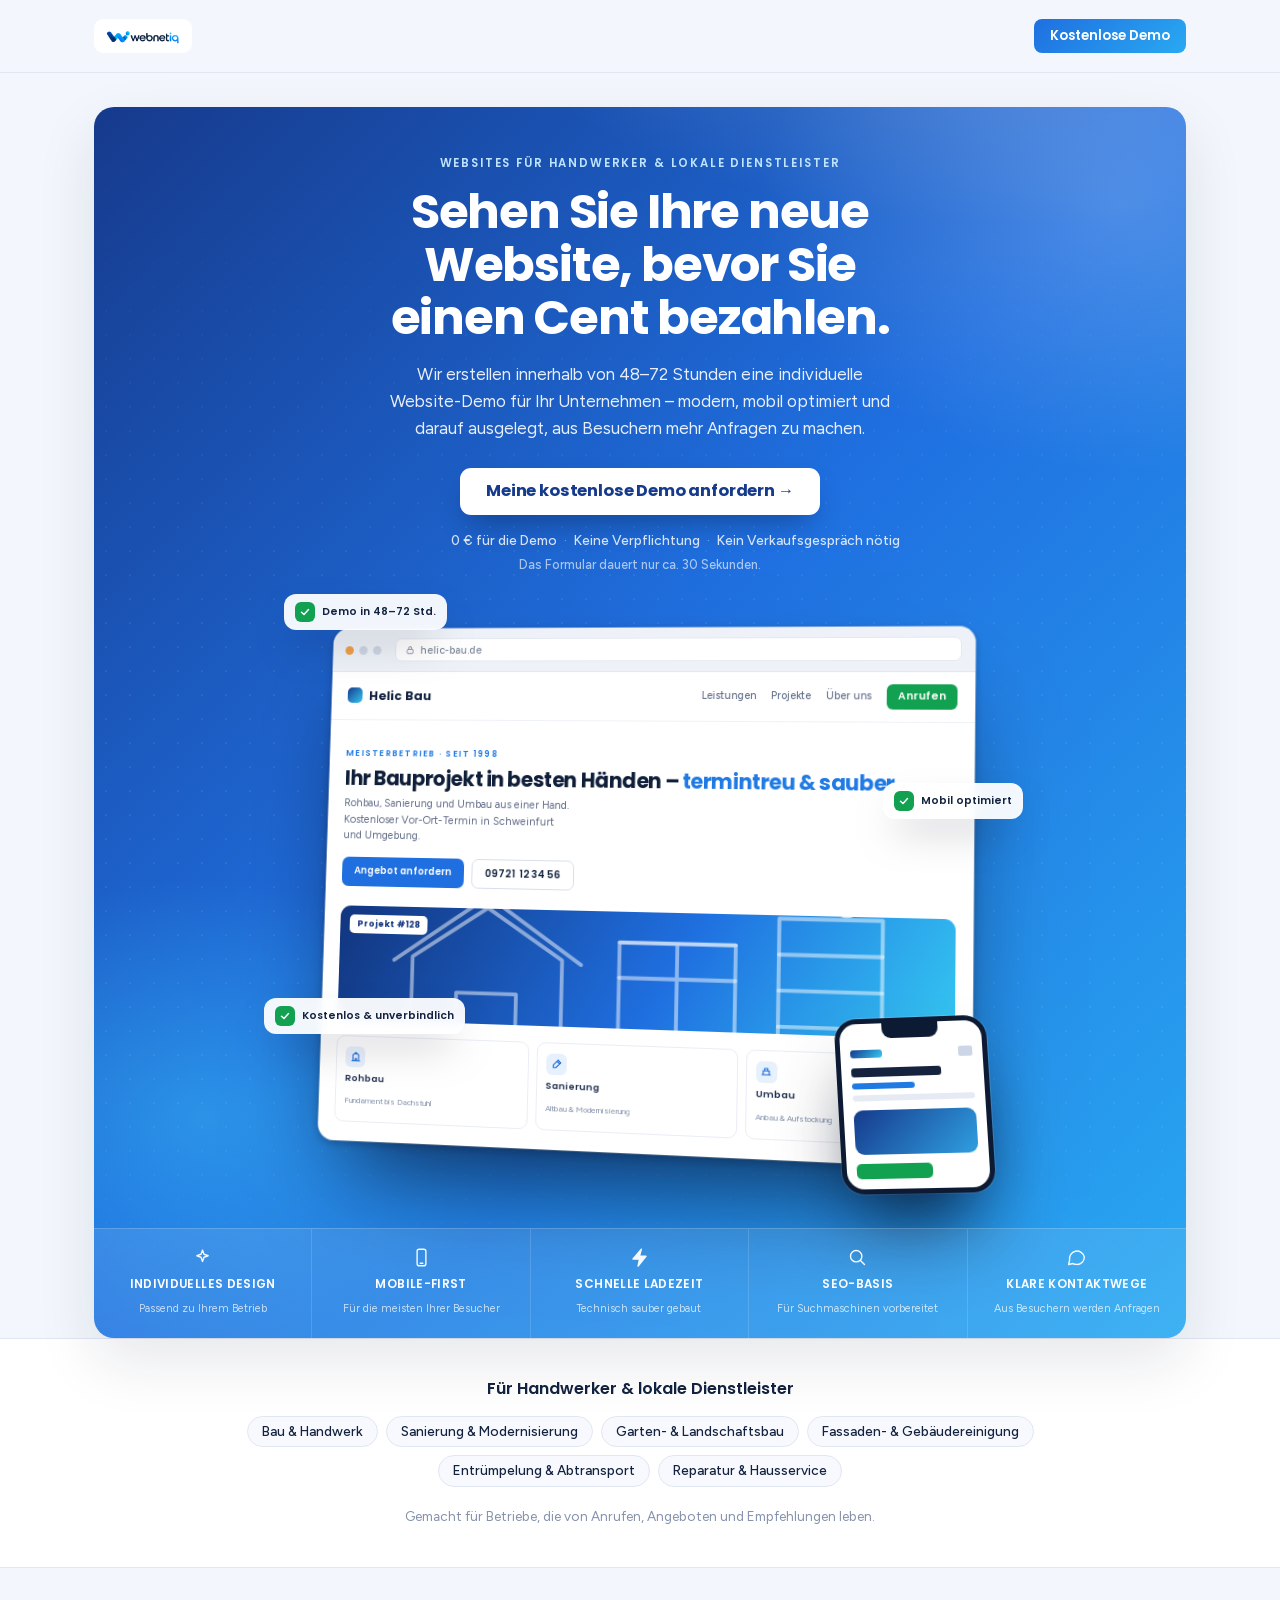
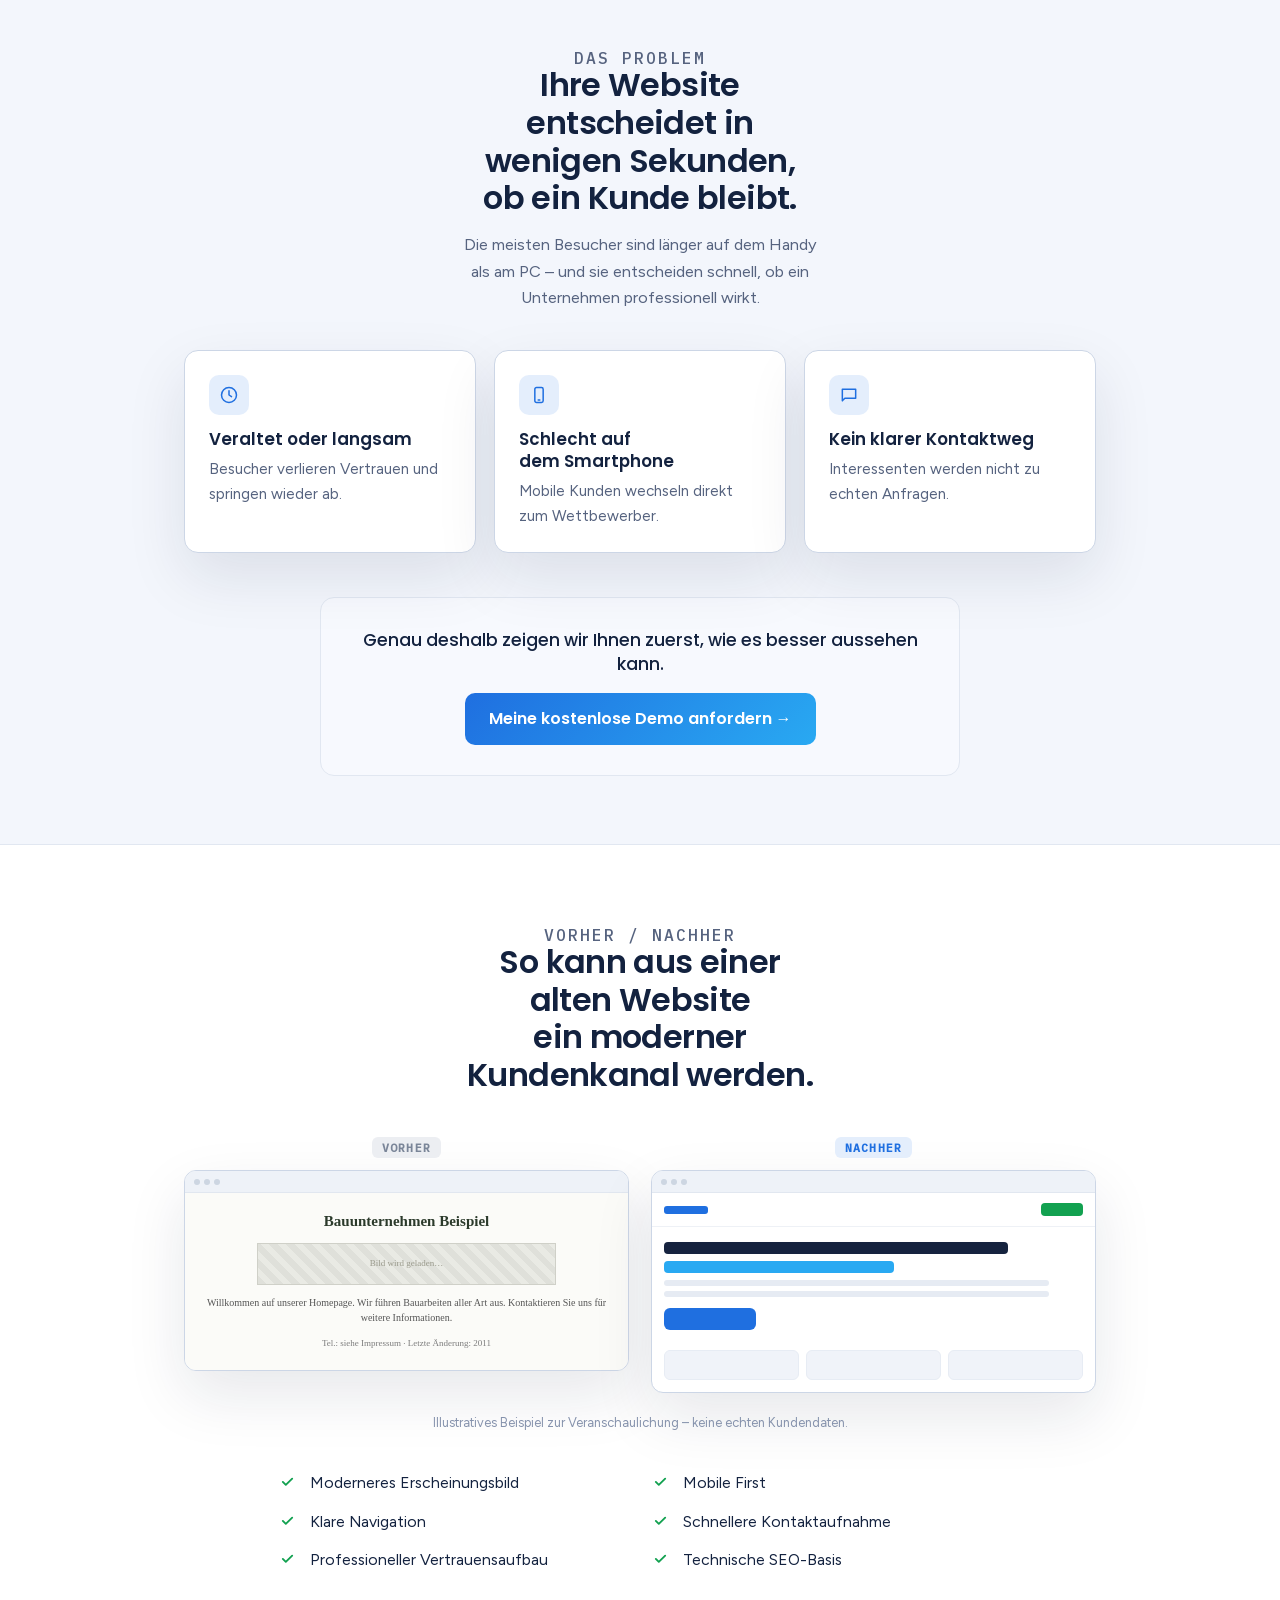
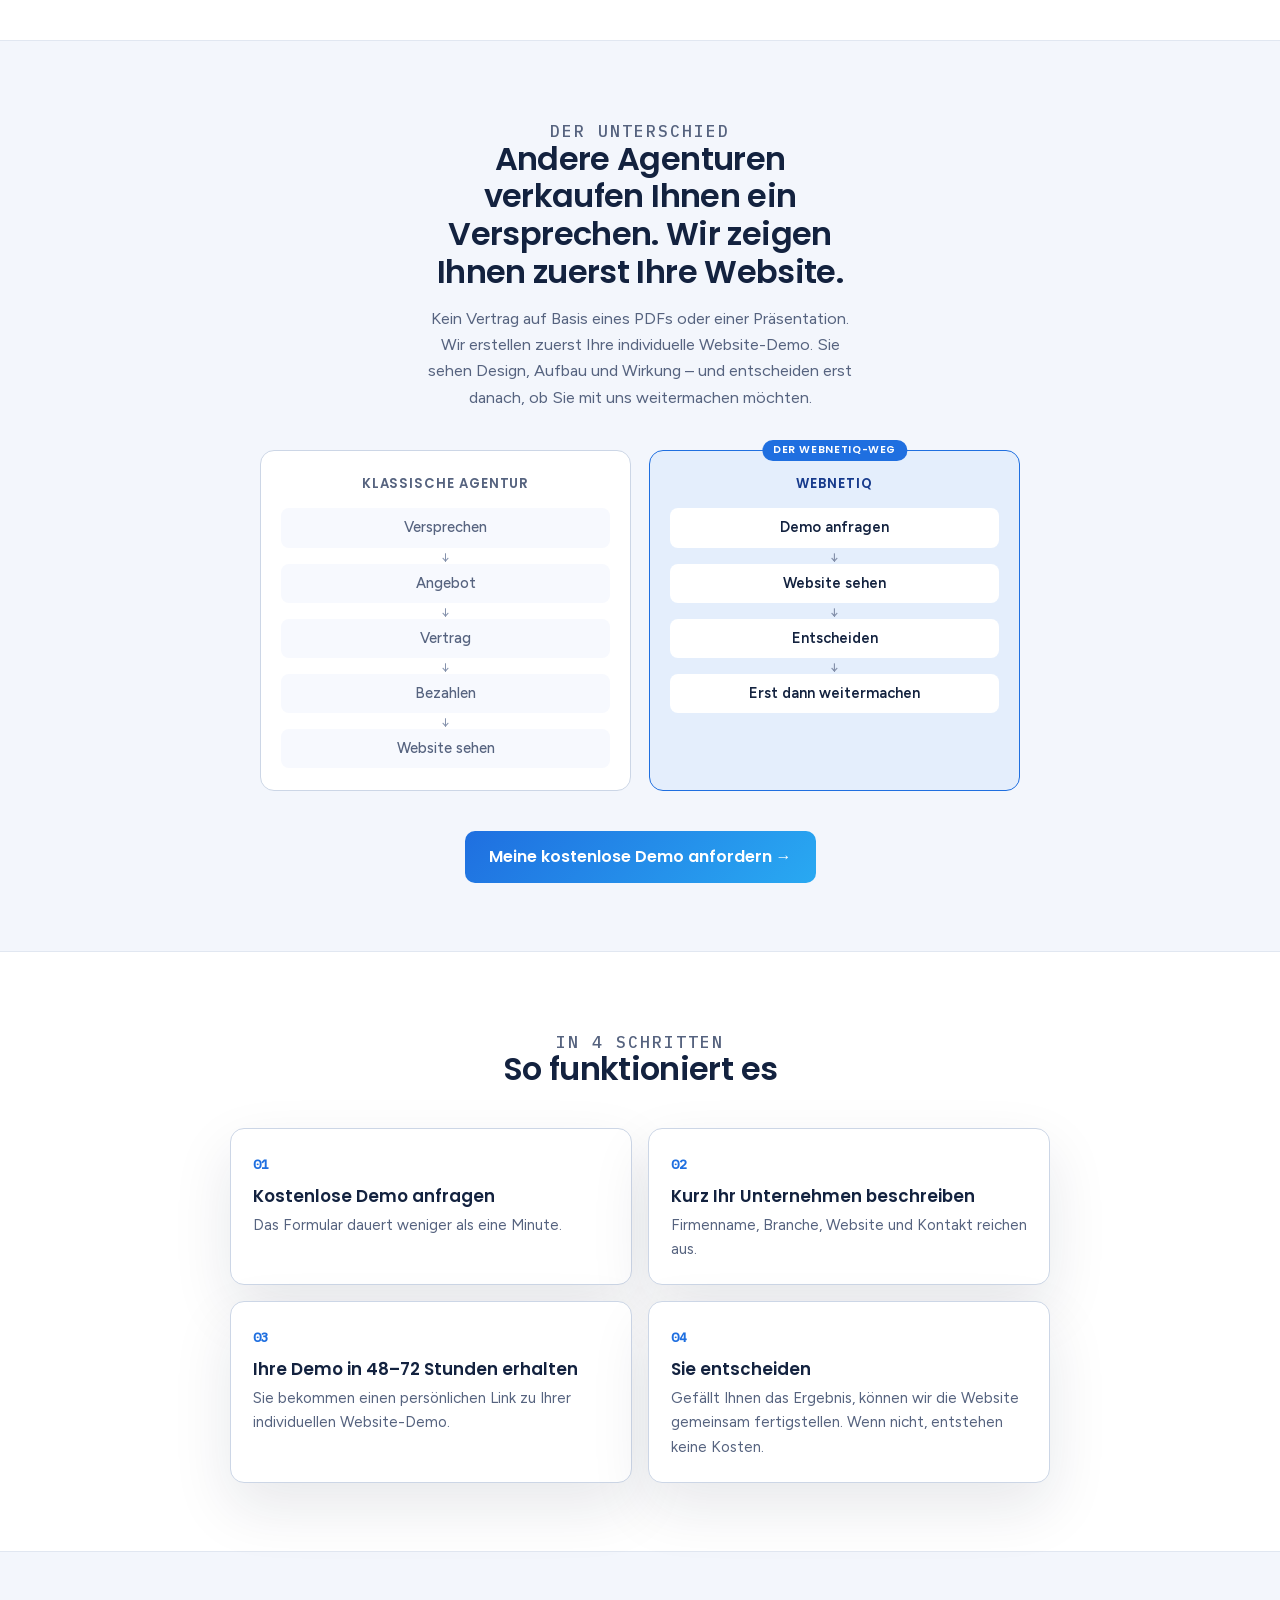
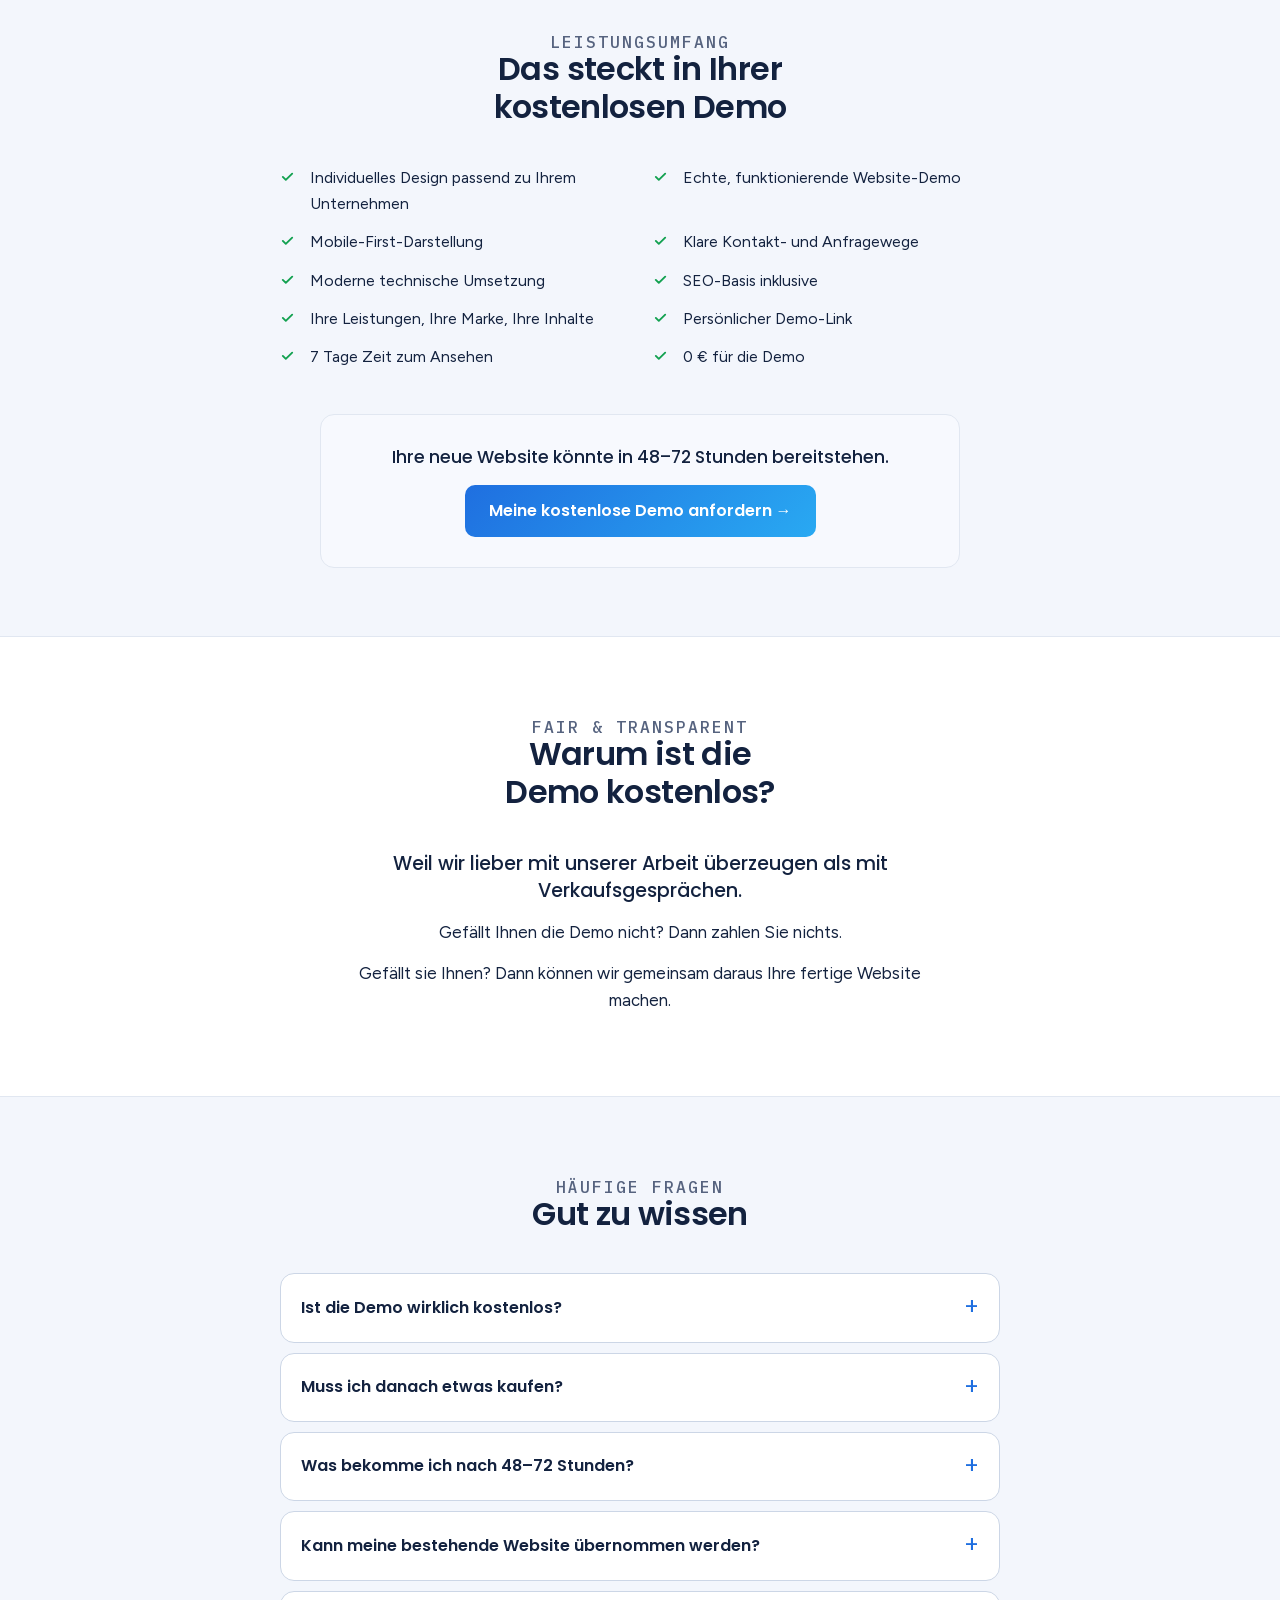
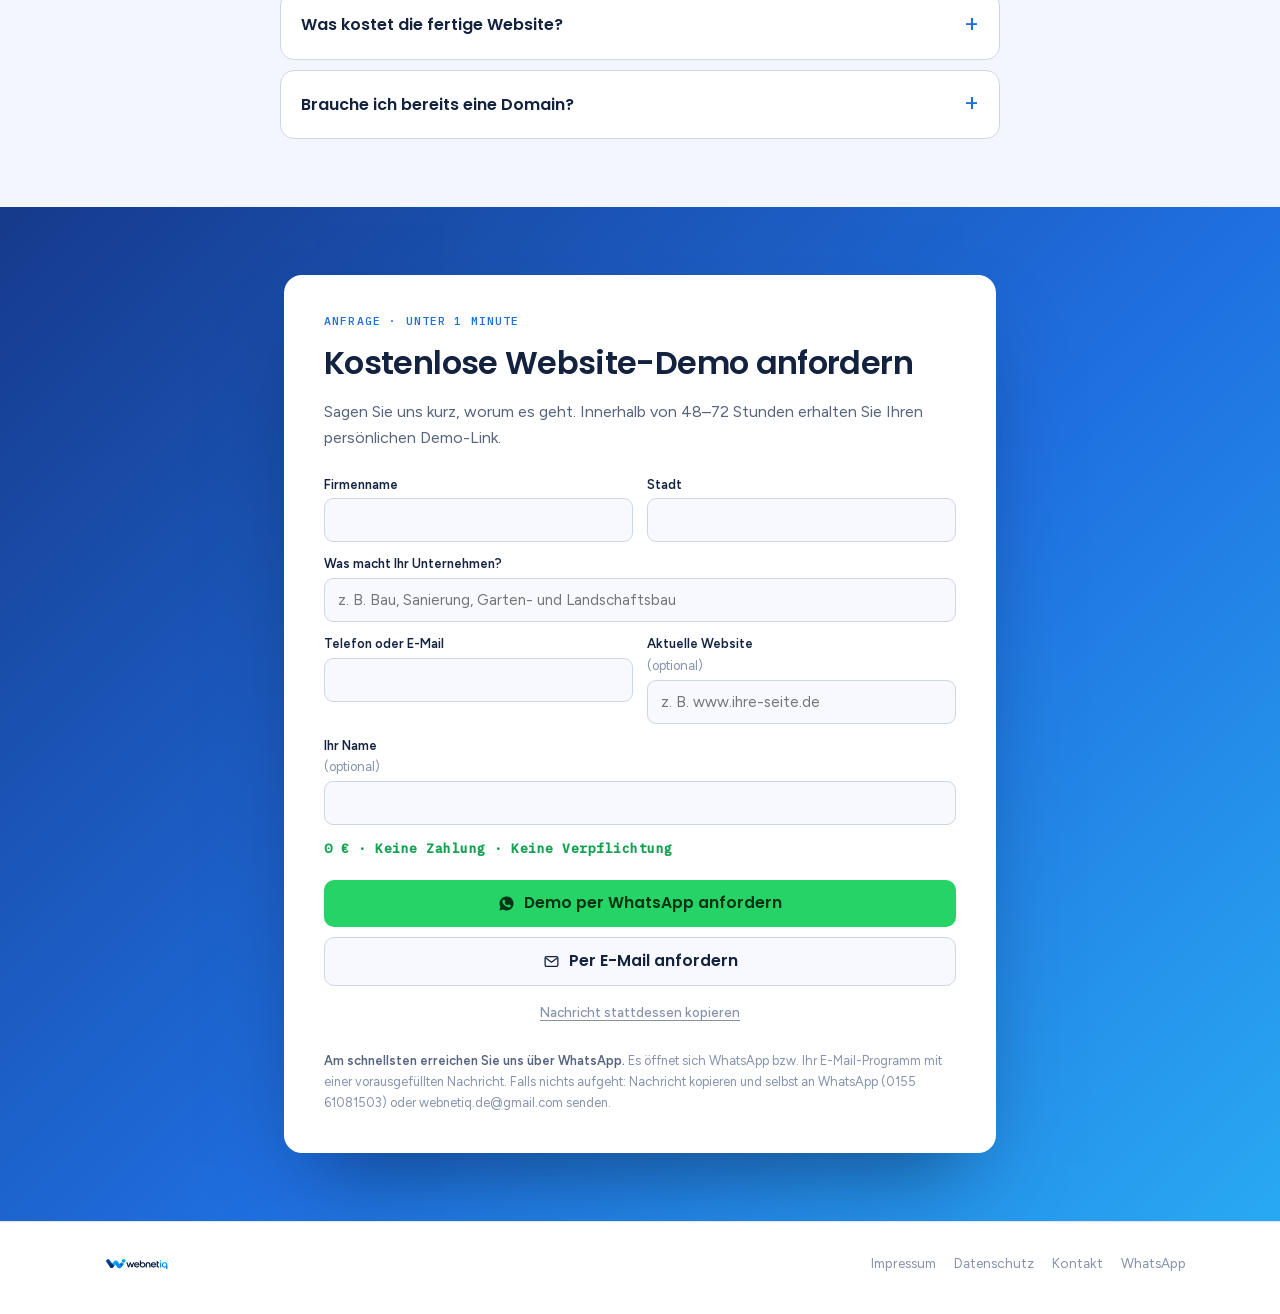
==== commit a4735d57: "Google Fonts lokal einbinden (DSGVO): 18 woff2 selbst gehostet, keine Verbindung mehr zu Google Co-A" ====
--- a/index.html
+++ b/index.html
@@ -11,9 +11,7 @@
 <meta property="og:type" content="website" />
 <meta property="og:url" content="https://webnetiq.de/" />
 <meta name="description" content="Wir erstellen in 48–72 Stunden eine individuelle Website-Demo für Ihr Unternehmen. Sie sehen das Ergebnis zuerst – und entscheiden erst danach. 0 € für die Demo, keine Verpflichtung." />
-<link rel="preconnect" href="https://fonts.googleapis.com" />
-<link rel="preconnect" href="https://fonts.gstatic.com" crossorigin />
-<link rel="stylesheet" href="https://fonts.googleapis.com/css2?family=Poppins:wght@400;500;600;700&family=Figtree:wght@400;500;600&family=IBM+Plex+Mono:wght@400;500&display=swap" />
+<link rel="stylesheet" href="/fonts/fonts.css" />
 
 <style>
   :root {
--- a/fonts/fonts.css
+++ b/fonts/fonts.css
@@ -0,0 +1,18 @@
+@font-face{font-family:'Figtree';font-style:normal;font-weight:400;font-display:swap;src:url('figtree-400-latin-ext.woff2') format('woff2');unicode-range:U+0100-02BA, U+02BD-02C5, U+02C7-02CC, U+02CE-02D7, U+02DD-02FF, U+0304, U+0308, U+0329, U+1D00-1DBF, U+1E00-1E9F, U+1EF2-1EFF, U+2020, U+20A0-20AB, U+20AD-20C0, U+2113, U+2C60-2C7F, U+A720-A7FF;}
+@font-face{font-family:'Figtree';font-style:normal;font-weight:400;font-display:swap;src:url('figtree-400-latin.woff2') format('woff2');unicode-range:U+0000-00FF, U+0131, U+0152-0153, U+02BB-02BC, U+02C6, U+02DA, U+02DC, U+0304, U+0308, U+0329, U+2000-206F, U+20AC, U+2122, U+2191, U+2193, U+2212, U+2215, U+FEFF, U+FFFD;}
+@font-face{font-family:'Figtree';font-style:normal;font-weight:500;font-display:swap;src:url('figtree-500-latin-ext.woff2') format('woff2');unicode-range:U+0100-02BA, U+02BD-02C5, U+02C7-02CC, U+02CE-02D7, U+02DD-02FF, U+0304, U+0308, U+0329, U+1D00-1DBF, U+1E00-1E9F, U+1EF2-1EFF, U+2020, U+20A0-20AB, U+20AD-20C0, U+2113, U+2C60-2C7F, U+A720-A7FF;}
+@font-face{font-family:'Figtree';font-style:normal;font-weight:500;font-display:swap;src:url('figtree-500-latin.woff2') format('woff2');unicode-range:U+0000-00FF, U+0131, U+0152-0153, U+02BB-02BC, U+02C6, U+02DA, U+02DC, U+0304, U+0308, U+0329, U+2000-206F, U+20AC, U+2122, U+2191, U+2193, U+2212, U+2215, U+FEFF, U+FFFD;}
+@font-face{font-family:'Figtree';font-style:normal;font-weight:600;font-display:swap;src:url('figtree-600-latin-ext.woff2') format('woff2');unicode-range:U+0100-02BA, U+02BD-02C5, U+02C7-02CC, U+02CE-02D7, U+02DD-02FF, U+0304, U+0308, U+0329, U+1D00-1DBF, U+1E00-1E9F, U+1EF2-1EFF, U+2020, U+20A0-20AB, U+20AD-20C0, U+2113, U+2C60-2C7F, U+A720-A7FF;}
+@font-face{font-family:'Figtree';font-style:normal;font-weight:600;font-display:swap;src:url('figtree-600-latin.woff2') format('woff2');unicode-range:U+0000-00FF, U+0131, U+0152-0153, U+02BB-02BC, U+02C6, U+02DA, U+02DC, U+0304, U+0308, U+0329, U+2000-206F, U+20AC, U+2122, U+2191, U+2193, U+2212, U+2215, U+FEFF, U+FFFD;}
+@font-face{font-family:'IBM Plex Mono';font-style:normal;font-weight:400;font-display:swap;src:url('ibmplexmono-400-latin-ext.woff2') format('woff2');unicode-range:U+0100-02BA, U+02BD-02C5, U+02C7-02CC, U+02CE-02D7, U+02DD-02FF, U+0304, U+0308, U+0329, U+1D00-1DBF, U+1E00-1E9F, U+1EF2-1EFF, U+2020, U+20A0-20AB, U+20AD-20C0, U+2113, U+2C60-2C7F, U+A720-A7FF;}
+@font-face{font-family:'IBM Plex Mono';font-style:normal;font-weight:400;font-display:swap;src:url('ibmplexmono-400-latin.woff2') format('woff2');unicode-range:U+0000-00FF, U+0131, U+0152-0153, U+02BB-02BC, U+02C6, U+02DA, U+02DC, U+0304, U+0308, U+0329, U+2000-206F, U+20AC, U+2122, U+2191, U+2193, U+2212, U+2215, U+FEFF, U+FFFD;}
+@font-face{font-family:'IBM Plex Mono';font-style:normal;font-weight:500;font-display:swap;src:url('ibmplexmono-500-latin-ext.woff2') format('woff2');unicode-range:U+0100-02BA, U+02BD-02C5, U+02C7-02CC, U+02CE-02D7, U+02DD-02FF, U+0304, U+0308, U+0329, U+1D00-1DBF, U+1E00-1E9F, U+1EF2-1EFF, U+2020, U+20A0-20AB, U+20AD-20C0, U+2113, U+2C60-2C7F, U+A720-A7FF;}
+@font-face{font-family:'IBM Plex Mono';font-style:normal;font-weight:500;font-display:swap;src:url('ibmplexmono-500-latin.woff2') format('woff2');unicode-range:U+0000-00FF, U+0131, U+0152-0153, U+02BB-02BC, U+02C6, U+02DA, U+02DC, U+0304, U+0308, U+0329, U+2000-206F, U+20AC, U+2122, U+2191, U+2193, U+2212, U+2215, U+FEFF, U+FFFD;}
+@font-face{font-family:'Poppins';font-style:normal;font-weight:400;font-display:swap;src:url('poppins-400-latin-ext.woff2') format('woff2');unicode-range:U+0100-02BA, U+02BD-02C5, U+02C7-02CC, U+02CE-02D7, U+02DD-02FF, U+0304, U+0308, U+0329, U+1D00-1DBF, U+1E00-1E9F, U+1EF2-1EFF, U+2020, U+20A0-20AB, U+20AD-20C0, U+2113, U+2C60-2C7F, U+A720-A7FF;}
+@font-face{font-family:'Poppins';font-style:normal;font-weight:400;font-display:swap;src:url('poppins-400-latin.woff2') format('woff2');unicode-range:U+0000-00FF, U+0131, U+0152-0153, U+02BB-02BC, U+02C6, U+02DA, U+02DC, U+0304, U+0308, U+0329, U+2000-206F, U+20AC, U+2122, U+2191, U+2193, U+2212, U+2215, U+FEFF, U+FFFD;}
+@font-face{font-family:'Poppins';font-style:normal;font-weight:500;font-display:swap;src:url('poppins-500-latin-ext.woff2') format('woff2');unicode-range:U+0100-02BA, U+02BD-02C5, U+02C7-02CC, U+02CE-02D7, U+02DD-02FF, U+0304, U+0308, U+0329, U+1D00-1DBF, U+1E00-1E9F, U+1EF2-1EFF, U+2020, U+20A0-20AB, U+20AD-20C0, U+2113, U+2C60-2C7F, U+A720-A7FF;}
+@font-face{font-family:'Poppins';font-style:normal;font-weight:500;font-display:swap;src:url('poppins-500-latin.woff2') format('woff2');unicode-range:U+0000-00FF, U+0131, U+0152-0153, U+02BB-02BC, U+02C6, U+02DA, U+02DC, U+0304, U+0308, U+0329, U+2000-206F, U+20AC, U+2122, U+2191, U+2193, U+2212, U+2215, U+FEFF, U+FFFD;}
+@font-face{font-family:'Poppins';font-style:normal;font-weight:600;font-display:swap;src:url('poppins-600-latin-ext.woff2') format('woff2');unicode-range:U+0100-02BA, U+02BD-02C5, U+02C7-02CC, U+02CE-02D7, U+02DD-02FF, U+0304, U+0308, U+0329, U+1D00-1DBF, U+1E00-1E9F, U+1EF2-1EFF, U+2020, U+20A0-20AB, U+20AD-20C0, U+2113, U+2C60-2C7F, U+A720-A7FF;}
+@font-face{font-family:'Poppins';font-style:normal;font-weight:600;font-display:swap;src:url('poppins-600-latin.woff2') format('woff2');unicode-range:U+0000-00FF, U+0131, U+0152-0153, U+02BB-02BC, U+02C6, U+02DA, U+02DC, U+0304, U+0308, U+0329, U+2000-206F, U+20AC, U+2122, U+2191, U+2193, U+2212, U+2215, U+FEFF, U+FFFD;}
+@font-face{font-family:'Poppins';font-style:normal;font-weight:700;font-display:swap;src:url('poppins-700-latin-ext.woff2') format('woff2');unicode-range:U+0100-02BA, U+02BD-02C5, U+02C7-02CC, U+02CE-02D7, U+02DD-02FF, U+0304, U+0308, U+0329, U+1D00-1DBF, U+1E00-1E9F, U+1EF2-1EFF, U+2020, U+20A0-20AB, U+20AD-20C0, U+2113, U+2C60-2C7F, U+A720-A7FF;}
+@font-face{font-family:'Poppins';font-style:normal;font-weight:700;font-display:swap;src:url('poppins-700-latin.woff2') format('woff2');unicode-range:U+0000-00FF, U+0131, U+0152-0153, U+02BB-02BC, U+02C6, U+02DA, U+02DC, U+0304, U+0308, U+0329, U+2000-206F, U+20AC, U+2122, U+2191, U+2193, U+2212, U+2215, U+FEFF, U+FFFD;}
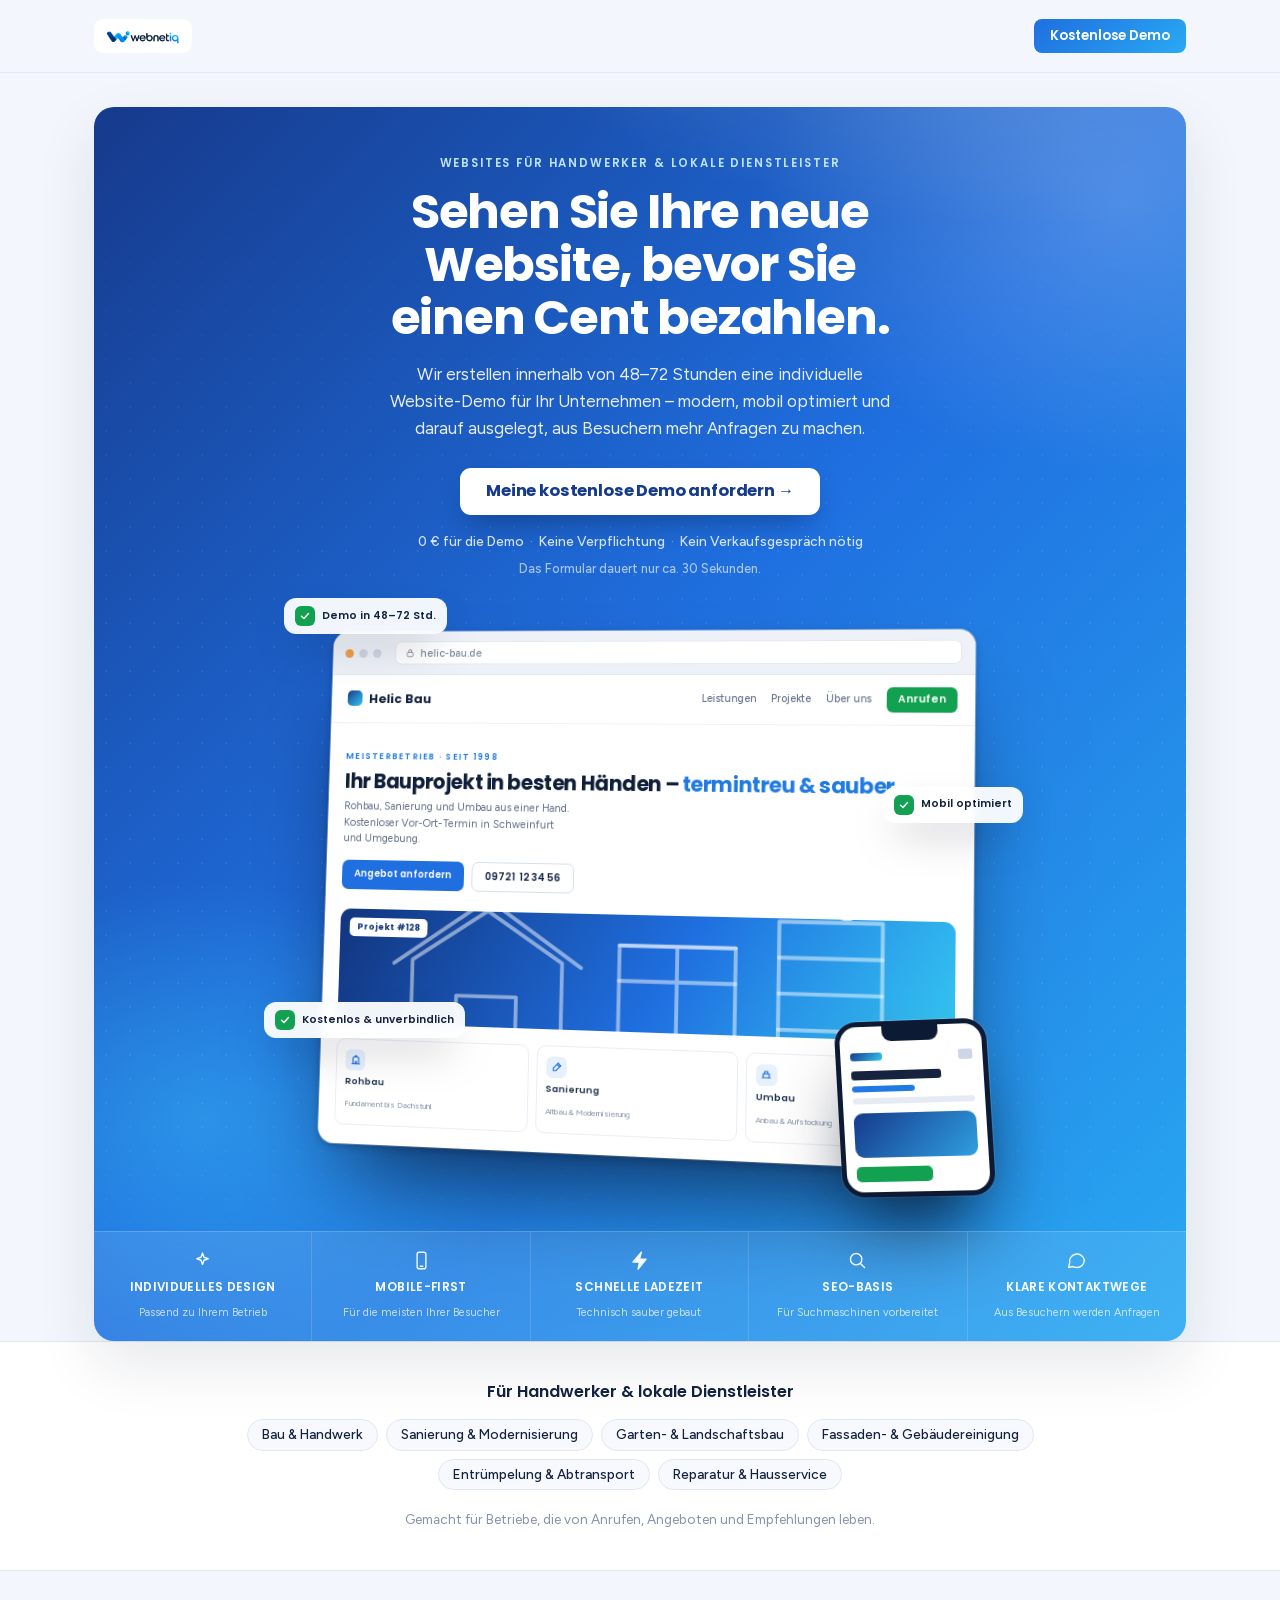
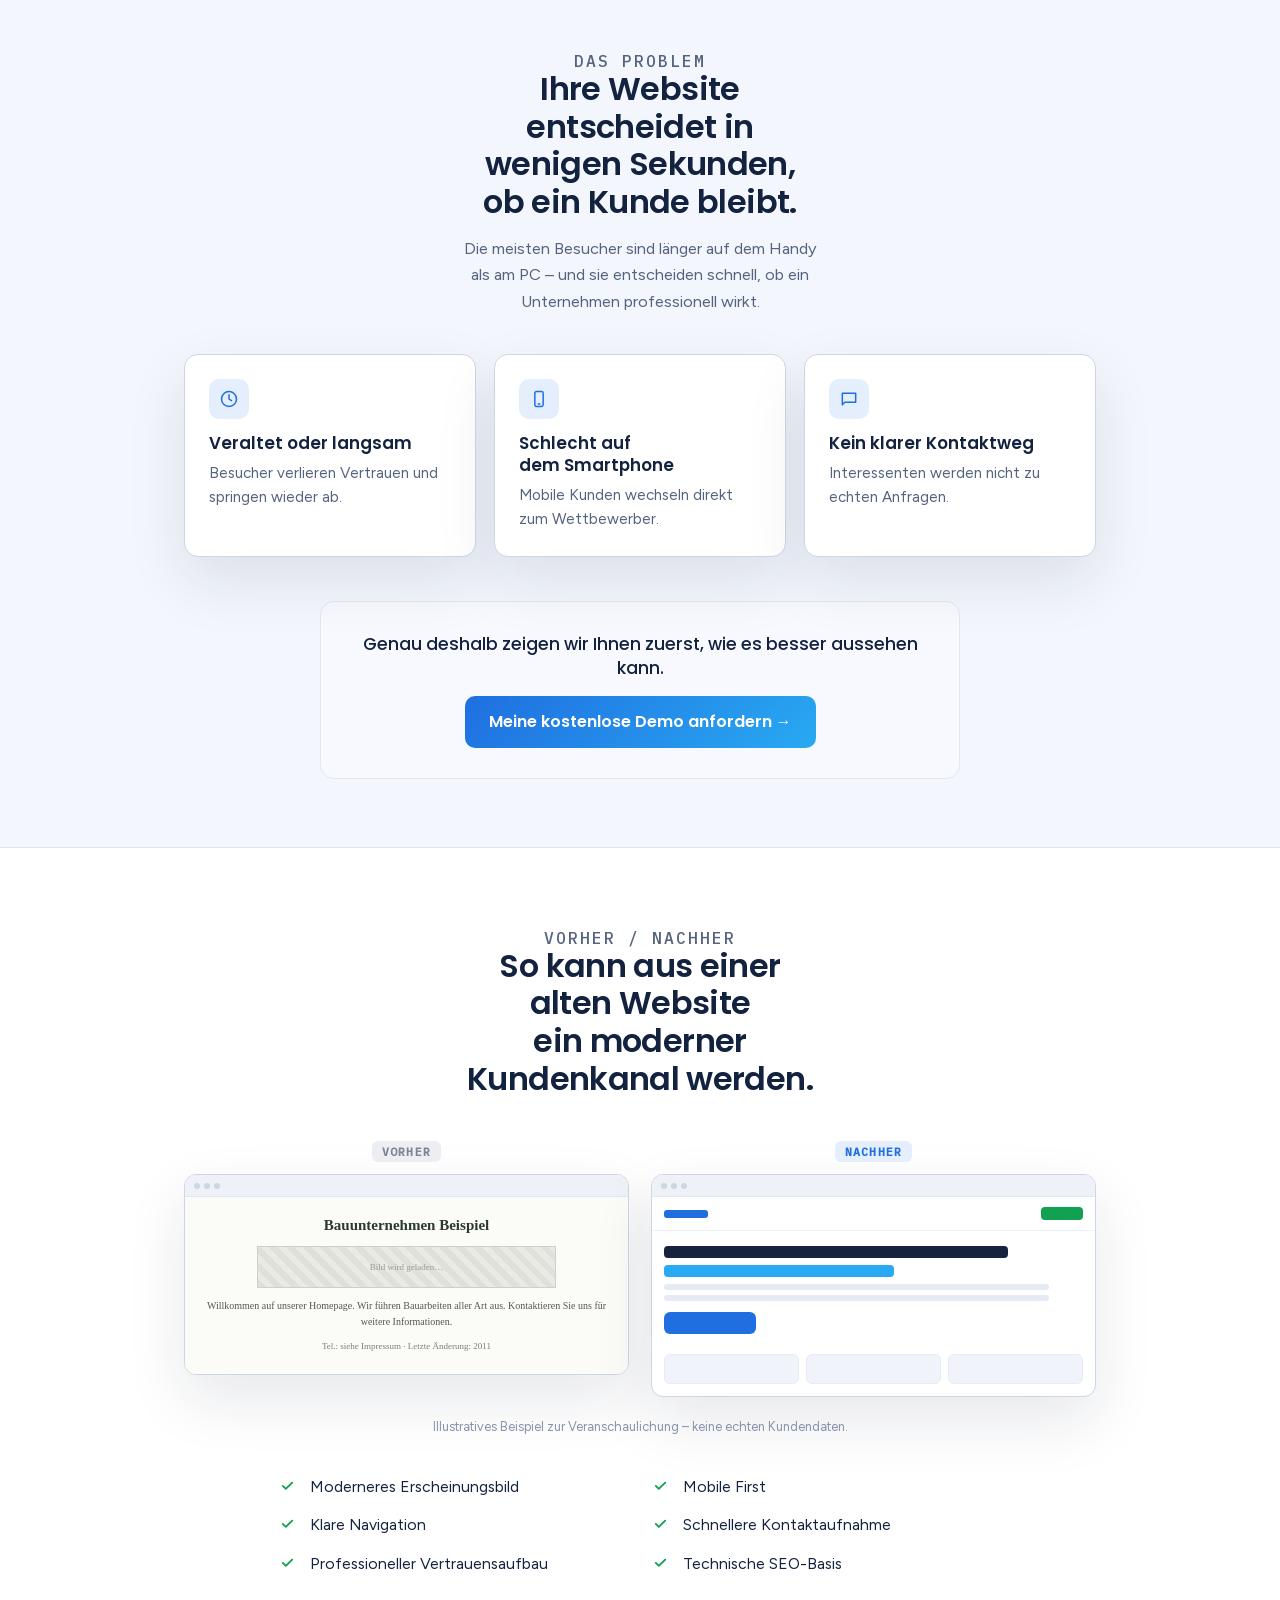
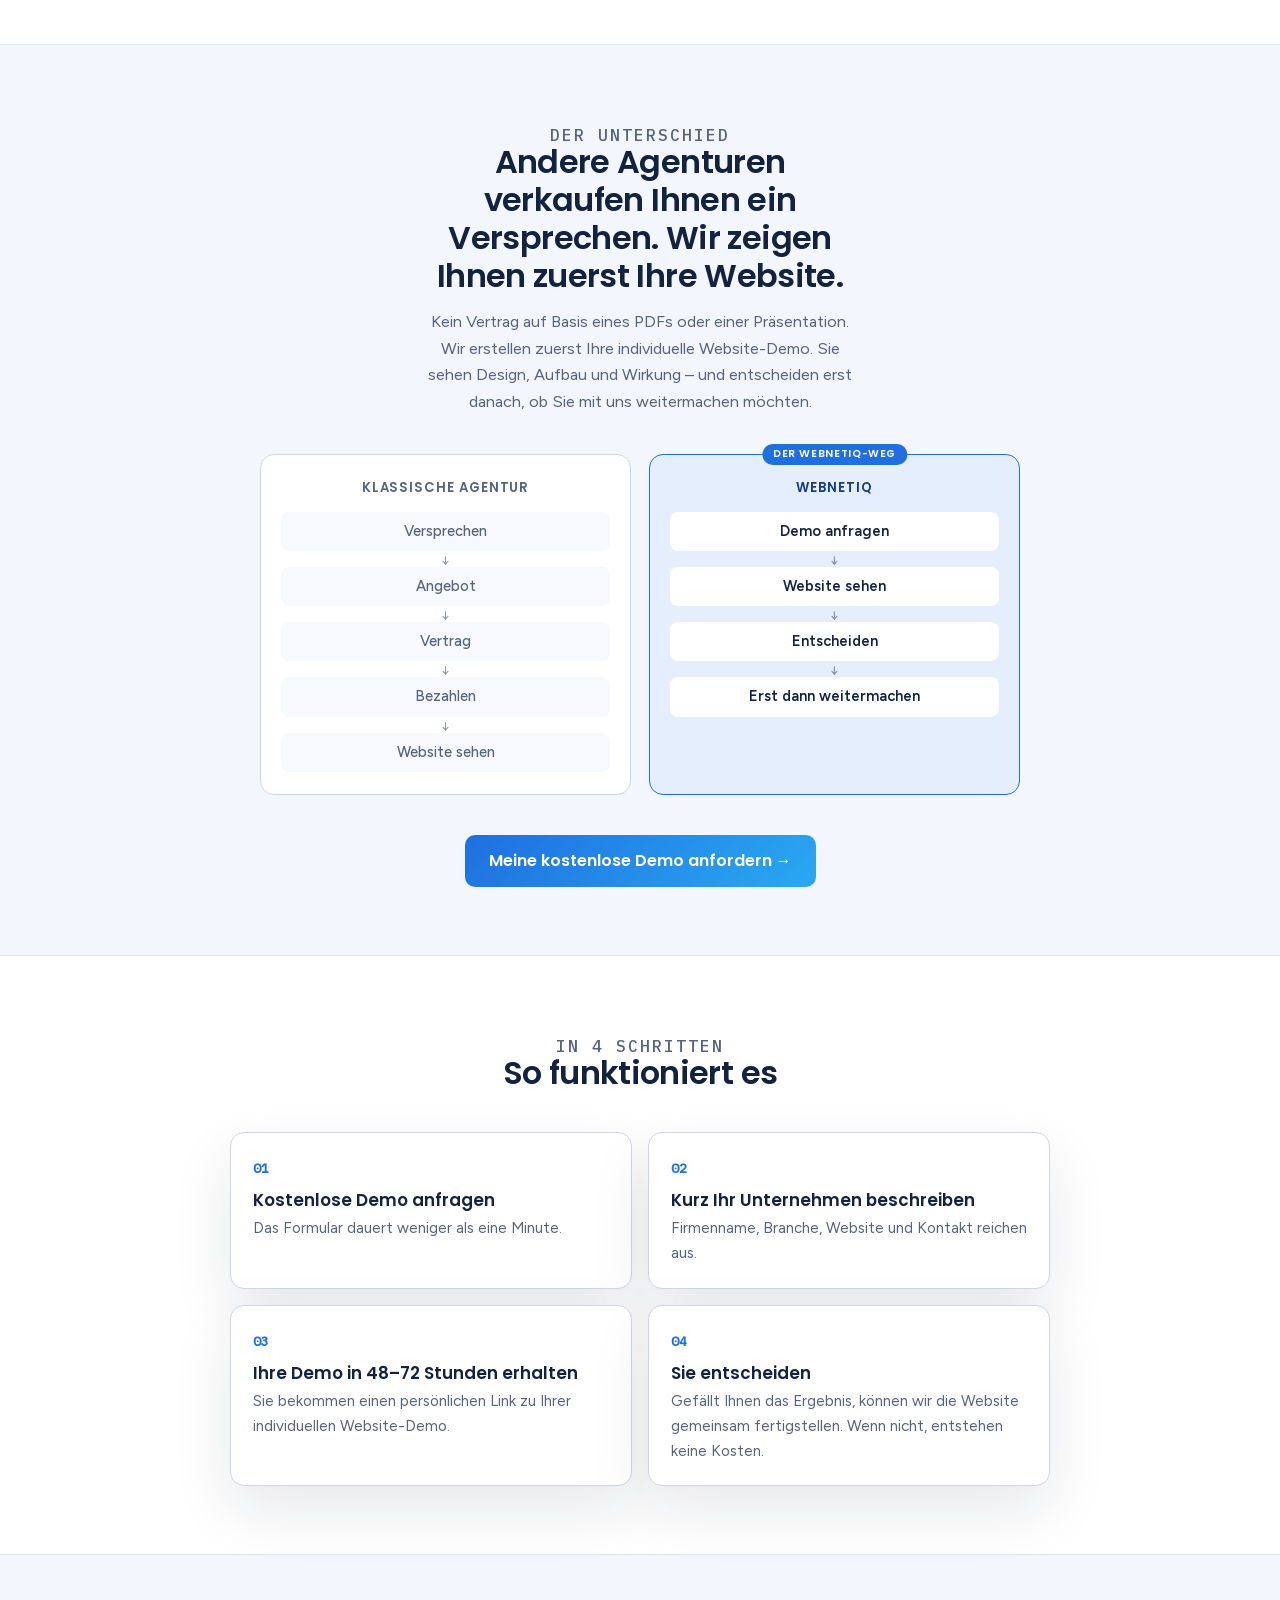
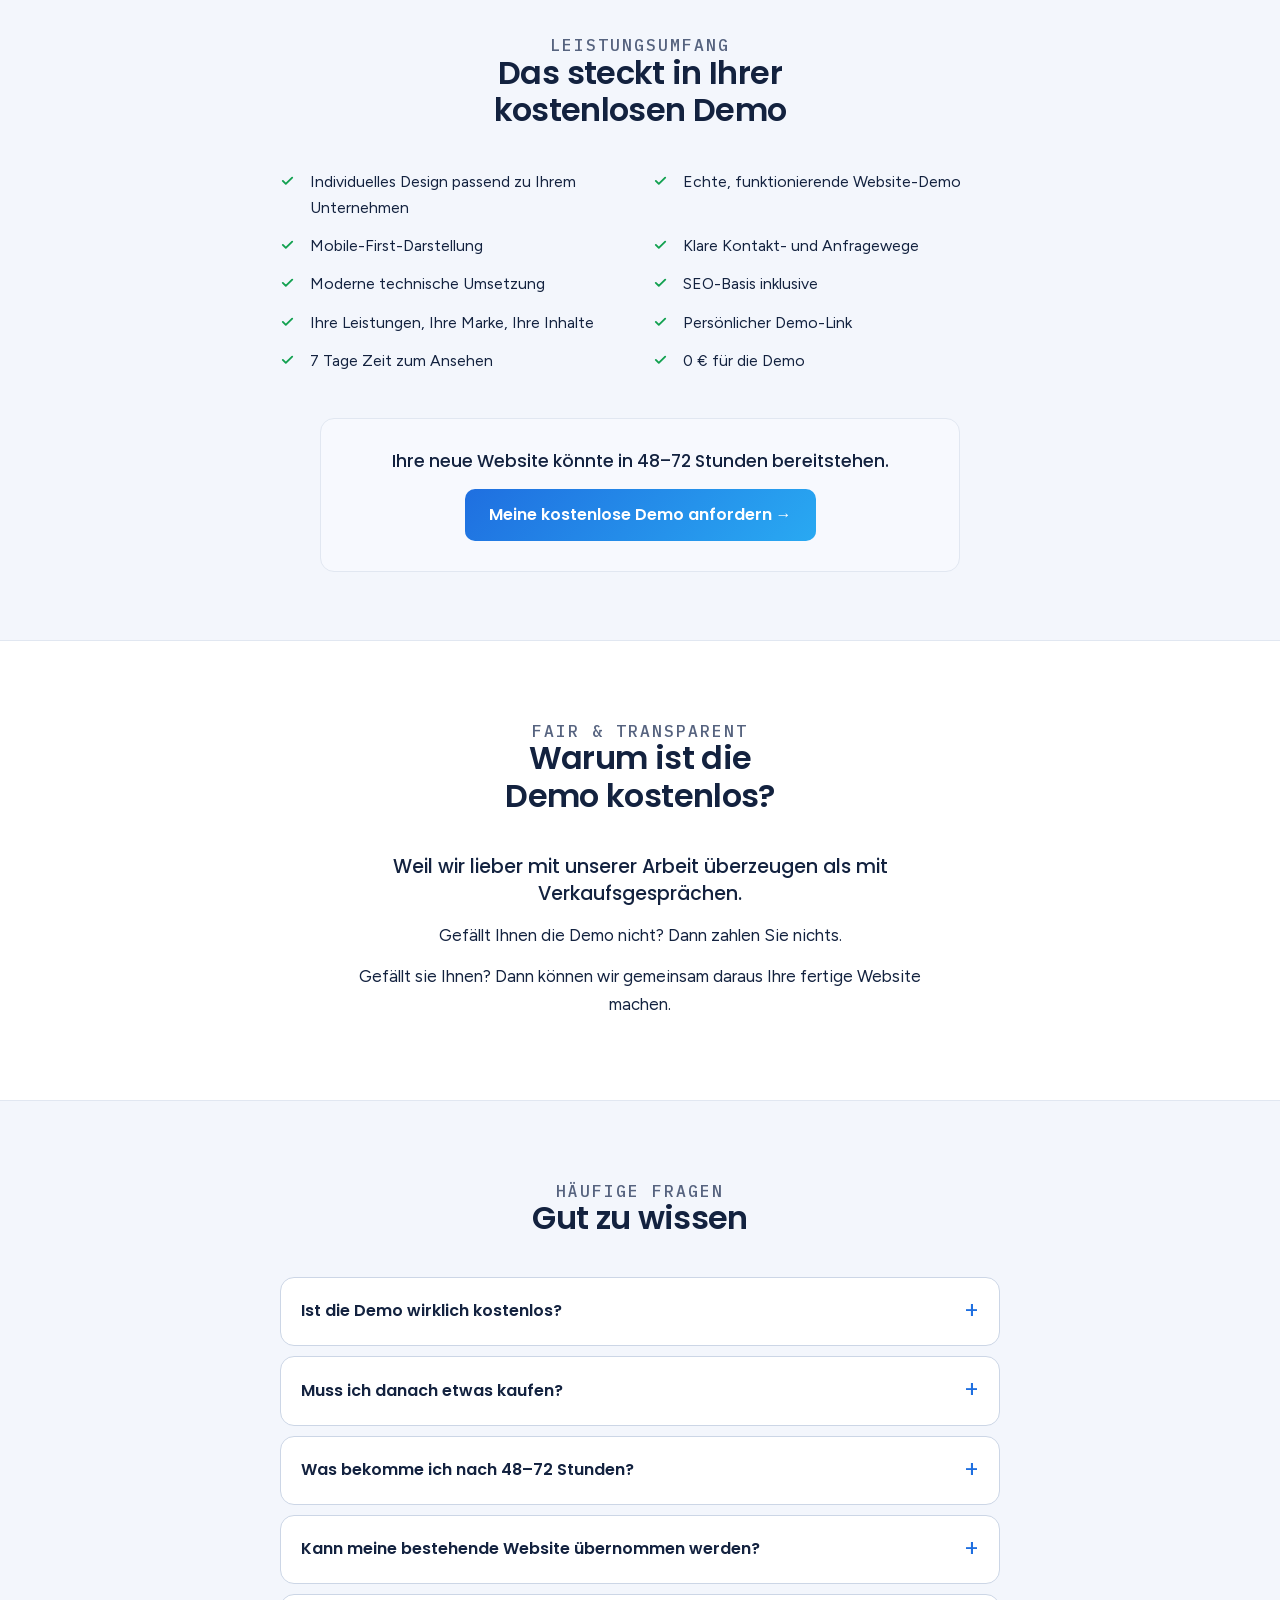
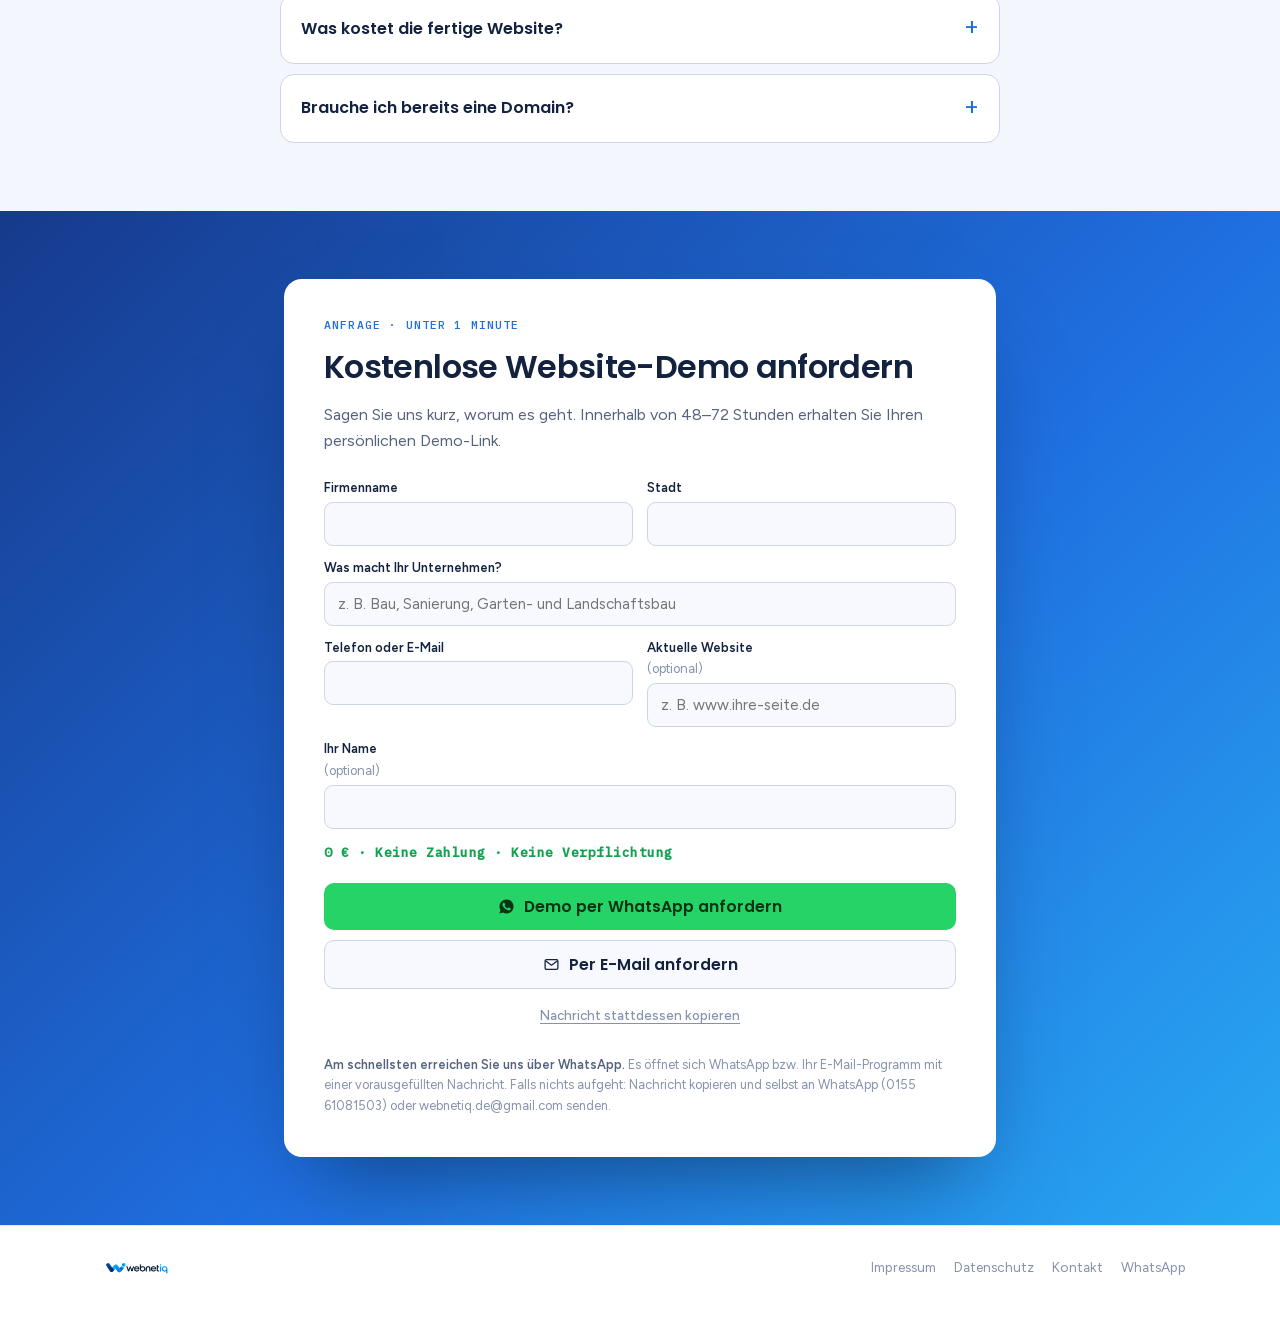
==== commit 6181ae8a: "OG-Bild fuer Social-Shares, sitemap.xml, Mobile-Fixes (Microcopy-Umbruch, Sticky-CTA, overflow-Schut" ====
--- a/index.html
+++ b/index.html
@@ -6,11 +6,21 @@
 <link rel="icon" type="image/png" href="/favicon.png" />
 <link rel="apple-touch-icon" href="/apple-touch-icon.png" />
 <meta name="theme-color" content="#1f6fe0" />
-<meta property="og:title" content="webnetiq – Website-Demo für Handwerker &amp; lokale Dienstleister" />
-<meta property="og:description" content="Wir zeigen Ihnen zuerst Ihre neue Website. In 48–72 Stunden, individuell, kostenlos – Sie entscheiden erst danach." />
+<meta name="description" content="Wir erstellen in 48–72 Stunden eine individuelle Website-Demo für Ihr Unternehmen. Sie sehen das Ergebnis zuerst – und entscheiden erst danach. 0 € für die Demo, keine Verpflichtung." />
+<link rel="canonical" href="https://webnetiq.de/" />
+<meta property="og:site_name" content="webnetiq" />
 <meta property="og:type" content="website" />
 <meta property="og:url" content="https://webnetiq.de/" />
-<meta name="description" content="Wir erstellen in 48–72 Stunden eine individuelle Website-Demo für Ihr Unternehmen. Sie sehen das Ergebnis zuerst – und entscheiden erst danach. 0 € für die Demo, keine Verpflichtung." />
+<meta property="og:title" content="Sehen Sie Ihre neue Website, bevor Sie einen Cent bezahlen." />
+<meta property="og:description" content="Individuelle Website-Demo für Handwerker &amp; lokale Dienstleister – in 48–72 Std., kostenlos. Sie entscheiden erst nach dem Ergebnis." />
+<meta property="og:image" content="https://webnetiq.de/og-image.png" />
+<meta property="og:image:width" content="1200" />
+<meta property="og:image:height" content="630" />
+<meta property="og:locale" content="de_DE" />
+<meta name="twitter:card" content="summary_large_image" />
+<meta name="twitter:title" content="Sehen Sie Ihre neue Website, bevor Sie einen Cent bezahlen." />
+<meta name="twitter:description" content="Individuelle Website-Demo für Handwerker &amp; lokale Dienstleister – in 48–72 Std., kostenlos." />
+<meta name="twitter:image" content="https://webnetiq.de/og-image.png" />
 <link rel="stylesheet" href="/fonts/fonts.css" />
 
 <style>
@@ -74,6 +84,7 @@
     line-height: 1.62;
     -webkit-font-smoothing: antialiased;
   }
+  html, body { overflow-x: clip; }
   .wrap { max-width: 1140px; margin: 0 auto; padding: 0 24px; }
   section[id], [id].anchor { scroll-margin-top: 88px; }
 
@@ -154,12 +165,12 @@
   .btn-white:hover { transform: translateY(-2px); box-shadow: 0 20px 40px -12px rgba(3,10,30,0.5); }
   .btn-white:focus-visible { outline: 3px solid rgba(255,255,255,0.65); outline-offset: 3px; }
   .hero .microcopy {
-    margin: 15px auto 0; font: 500 0.85rem/1.6 "Figtree", sans-serif;
-    color: rgba(255,255,255,0.82); max-width: 42ch;
+    margin: 15px auto 0; font: 500 0.85rem/1.7 "Figtree", sans-serif;
+    color: rgba(255,255,255,0.82); max-width: 30rem;
   }
   .hero .microcopy .line { white-space: nowrap; }
-  .hero .microcopy .dot { opacity: 0.5; margin: 0 7px; }
-  .hero .microcopy .tiny { display: block; margin-top: 4px; color: rgba(255,255,255,0.62); font-size: 0.8rem; }
+  .hero .microcopy .dot { opacity: 0.5; margin: 0 3px; }
+  .hero .microcopy .tiny { display: block; margin-top: 5px; color: rgba(255,255,255,0.62); font-size: 0.8rem; }
 
   /* browser mockup — a realistic mini business site */
   .stage {
@@ -520,7 +531,7 @@
       border-top: 1px solid var(--line-strong);
       padding: 10px 14px calc(10px + env(safe-area-inset-bottom));
     }
-    .mobile-cta a.btn-inline { width: 100%; justify-content: center; padding: 13px; font-size: 0.95rem; }
+    .mobile-cta a.btn-inline { width: 100%; justify-content: center; padding: 13px 10px; white-space: nowrap; font-size: clamp(0.82rem, 3.6vw, 0.95rem); }
   }
   @media (max-width: 820px) {
     .cards-3 { grid-template-columns: 1fr; }
@@ -536,9 +547,10 @@
   @media (max-width: 540px) {
     .features { grid-template-columns: repeat(2, 1fr); }
     .features div { border-right: none; border-top: 1px solid rgba(255,255,255,0.14); }
+    .features div:nth-child(5) { grid-column: 1 / -1; }
     .chip--speed, .chip--leads { display: none; }
     .phone { width: 34%; }
-    .btn-white { width: 100%; justify-content: center; }
+    .btn-white { width: 100%; justify-content: center; white-space: nowrap; padding: 14px 12px; font-size: clamp(0.86rem, 3.8vw, 1.02rem); }
     .hero .microcopy .dot { display: none; }
     .hero .microcopy span.line { display: block; }
   }
@@ -572,7 +584,7 @@
       <p class="sub">Wir erstellen innerhalb von 48–72 Stunden eine individuelle Website-Demo für Ihr Unternehmen – modern, mobil optimiert und darauf ausgelegt, aus Besuchern mehr Anfragen zu machen.</p>
       <a class="btn-white" href="#demo-form">Meine kostenlose Demo anfordern →</a>
       <p class="microcopy">
-        <span class="line">0 € für die Demo</span><span class="dot">·</span><span class="line">Keine Verpflichtung</span><span class="dot">·</span><span class="line">Kein Verkaufsgespräch nötig</span>
+        <span class="line">0 € für die Demo</span> <span class="dot">·</span> <span class="line">Keine Verpflichtung</span> <span class="dot">·</span> <span class="line">Kein Verkaufsgespräch nötig</span>
         <span class="tiny">Das Formular dauert nur ca. 30 Sekunden.</span>
       </p>
 
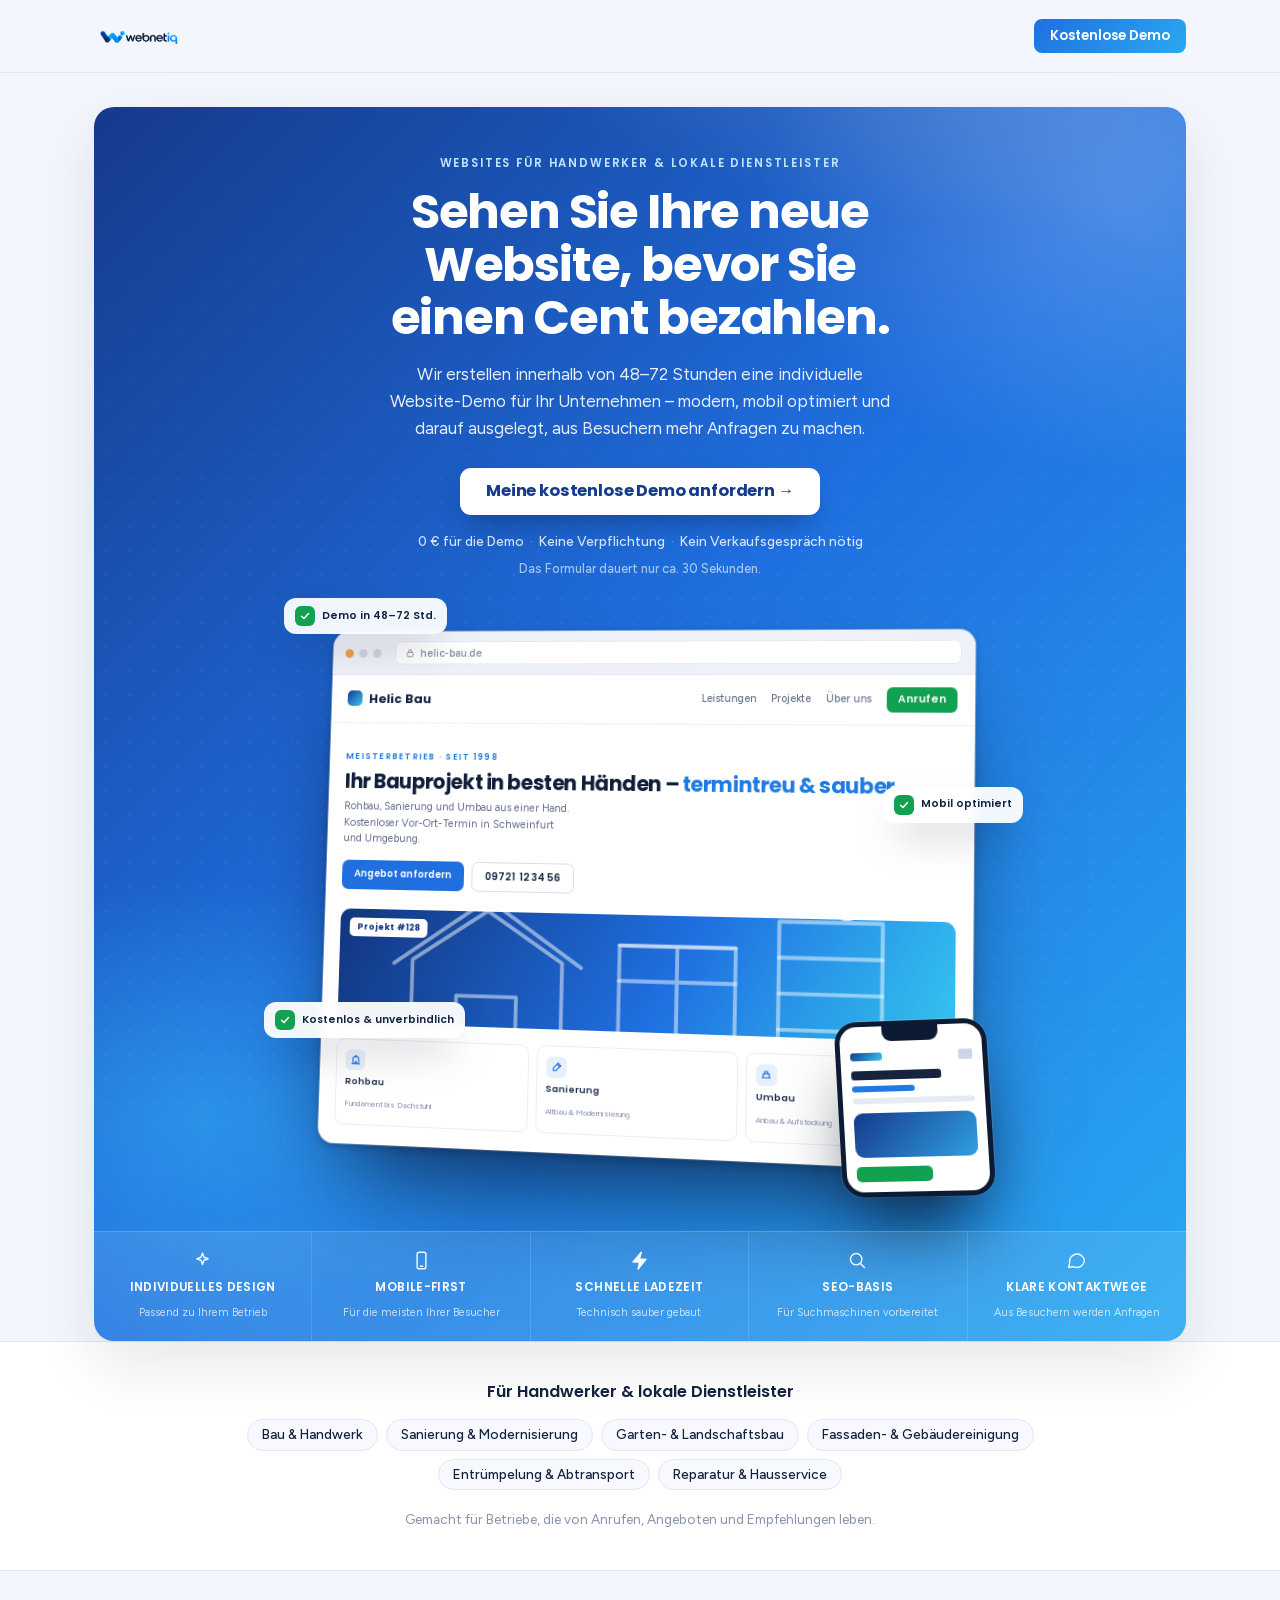
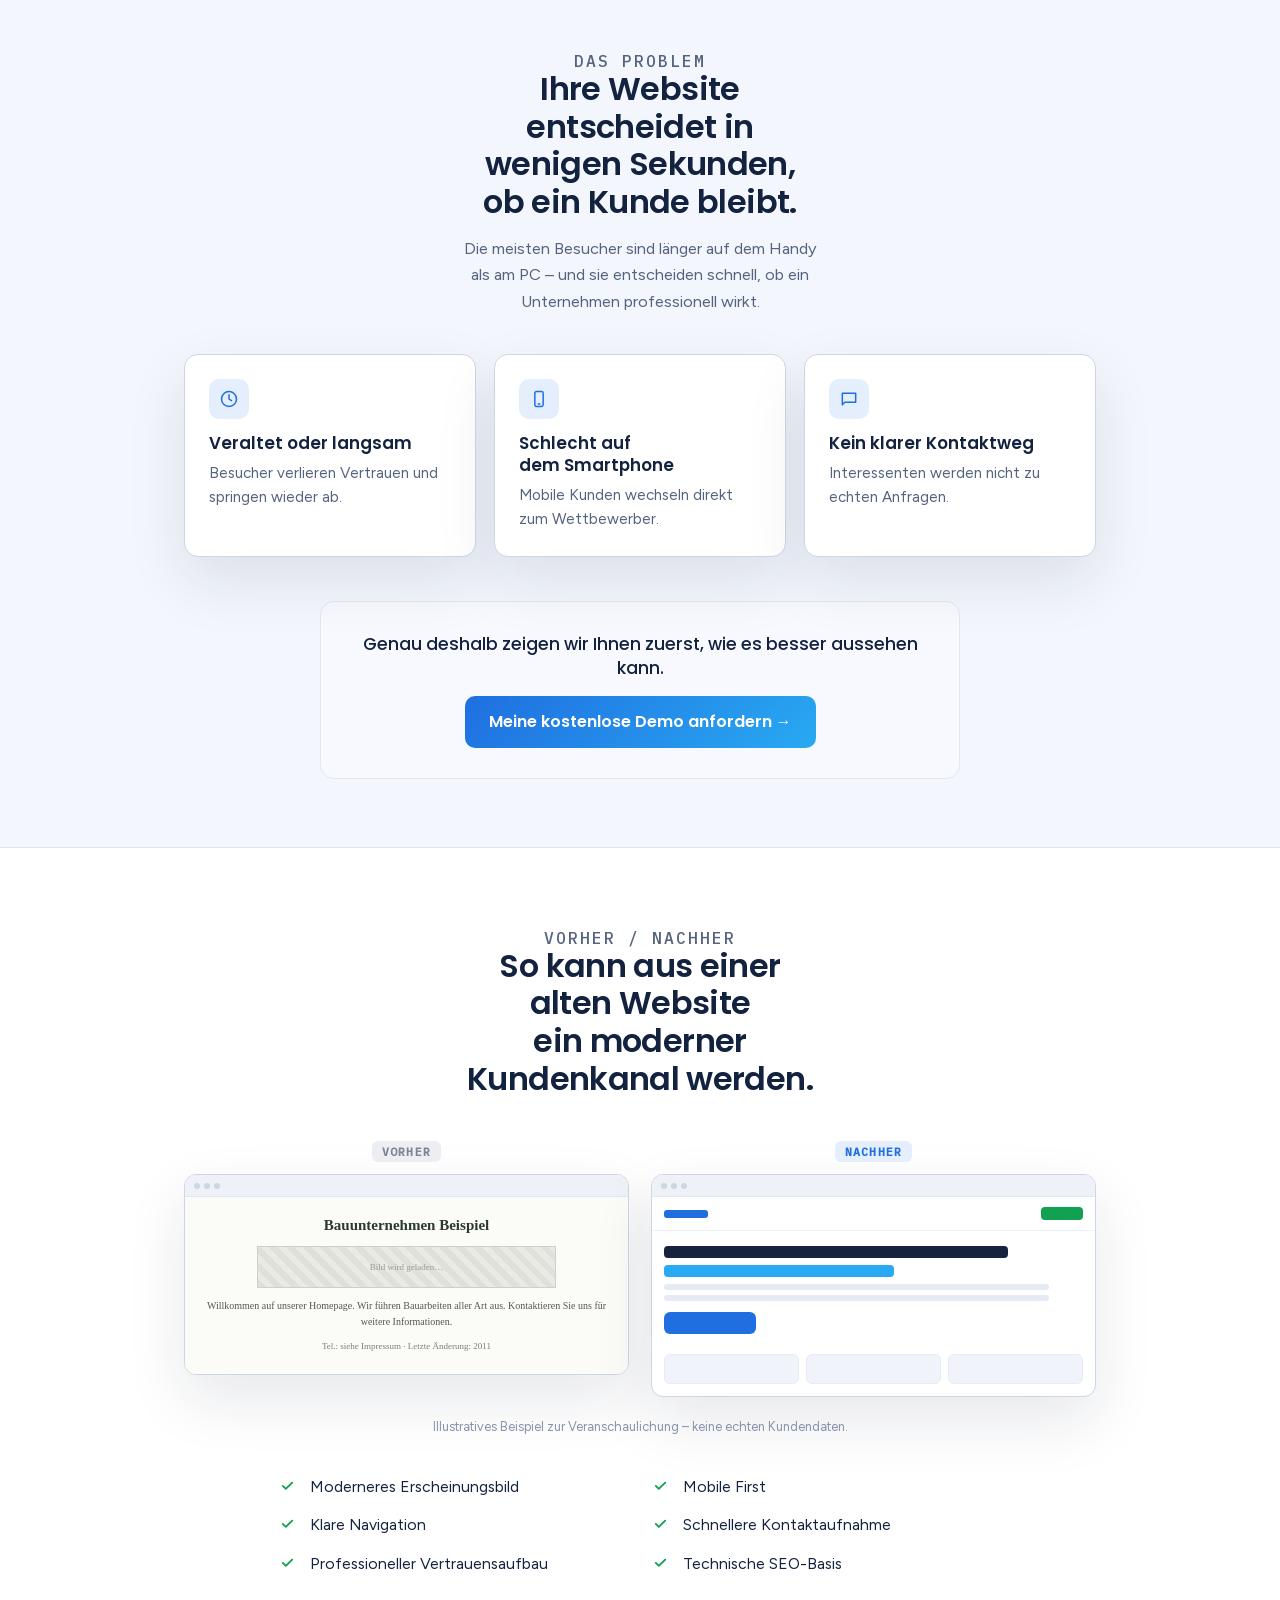
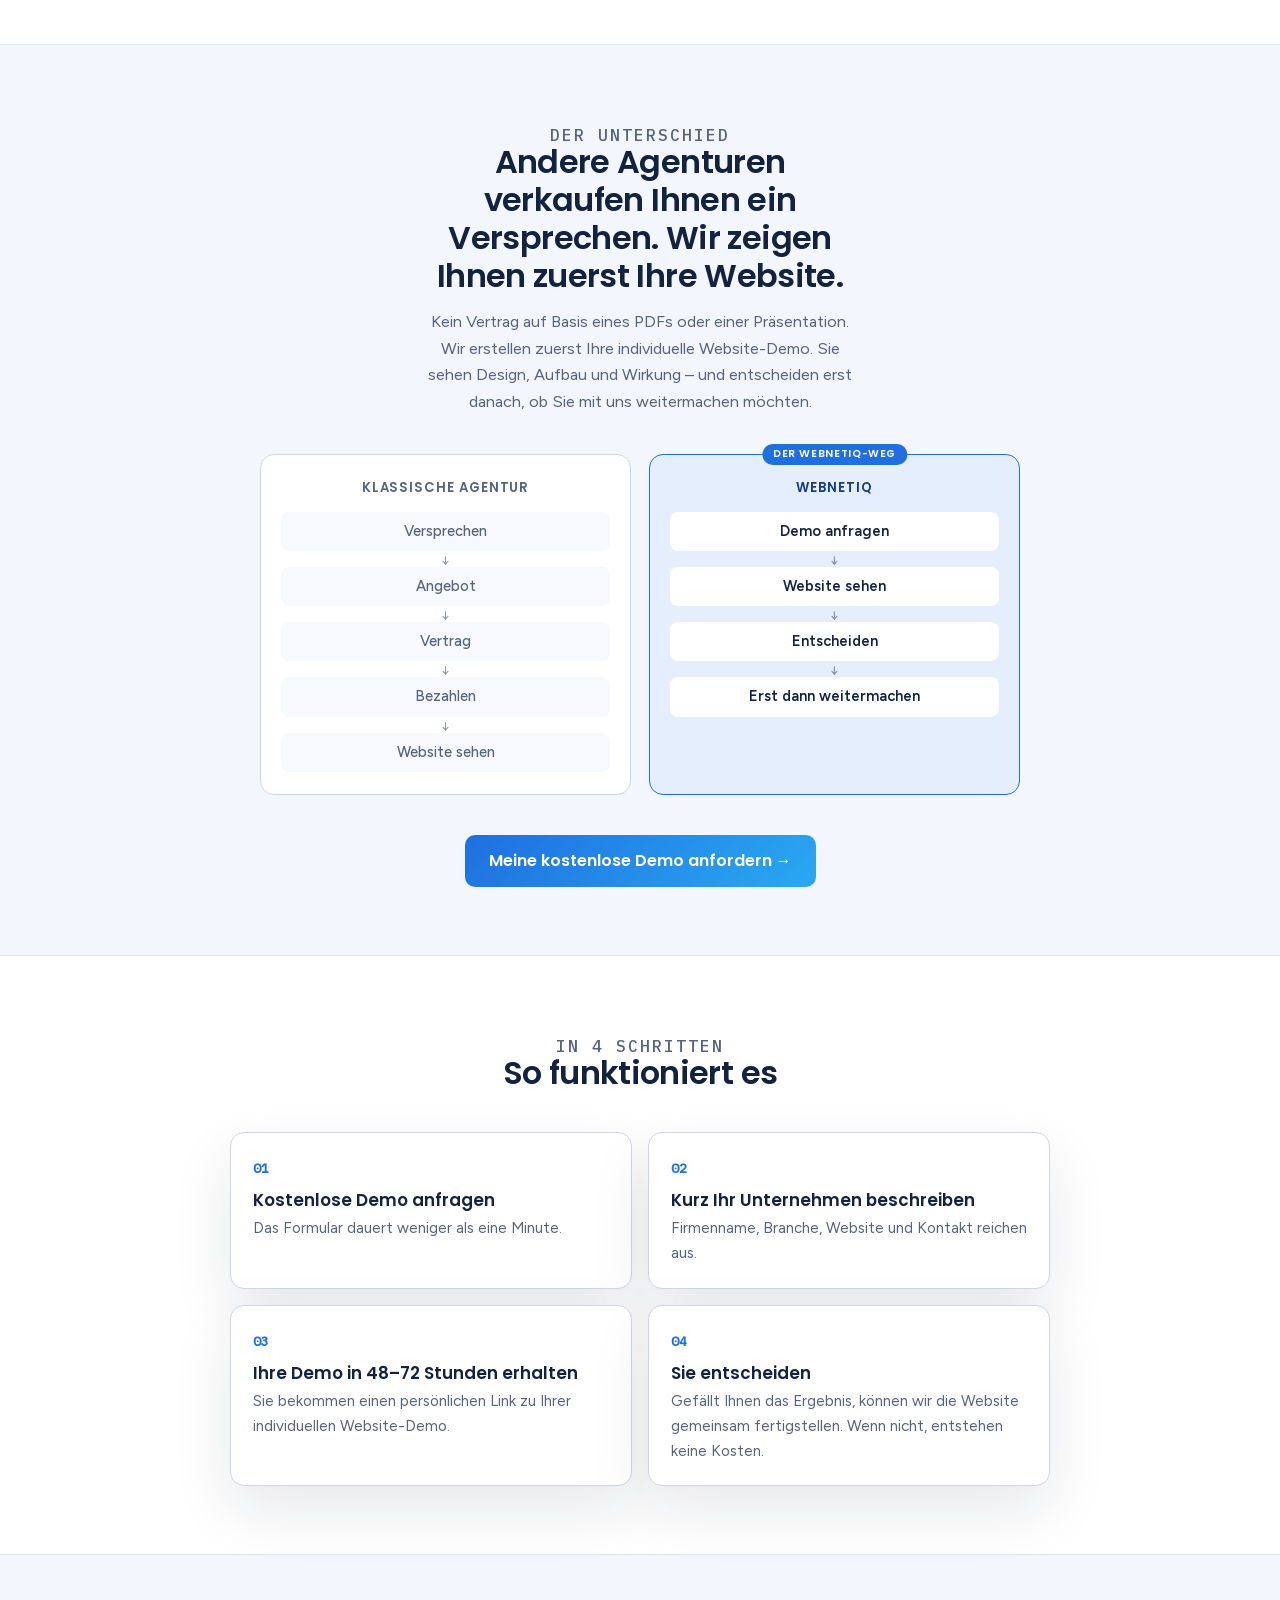
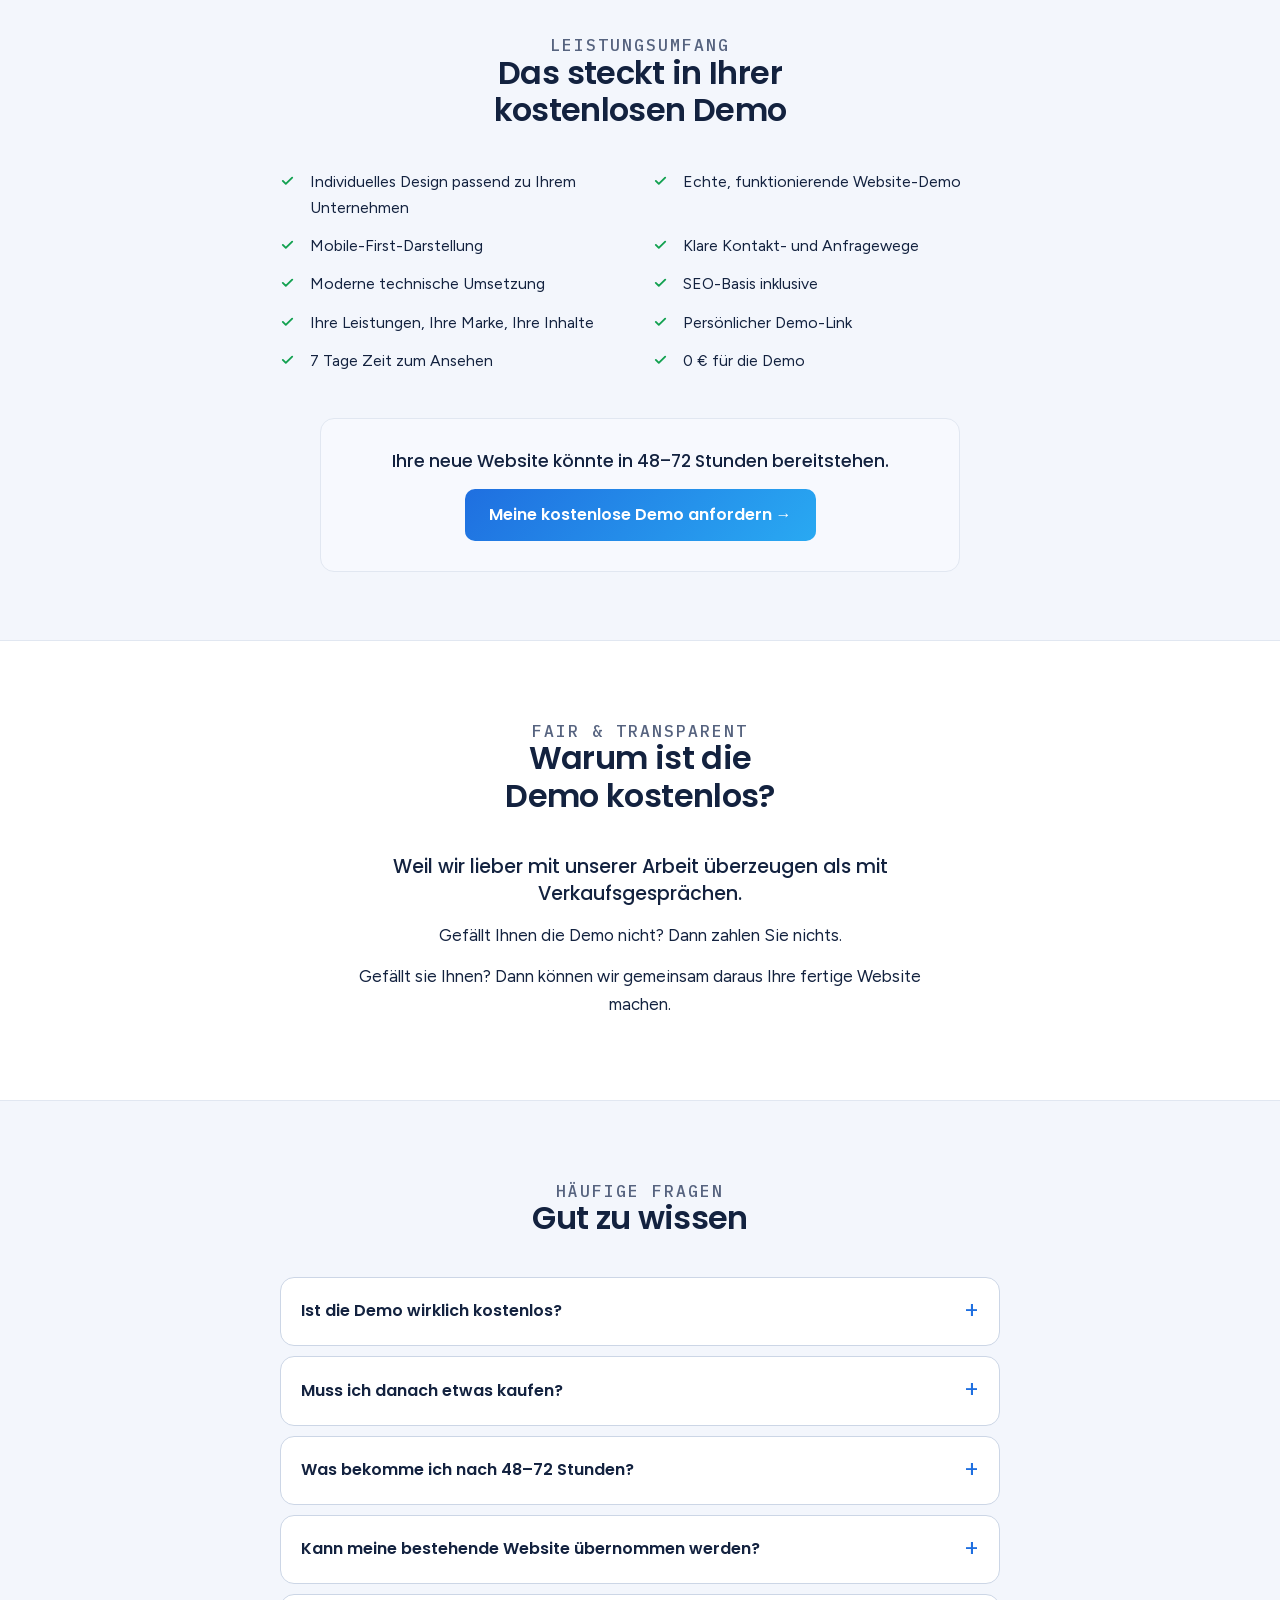
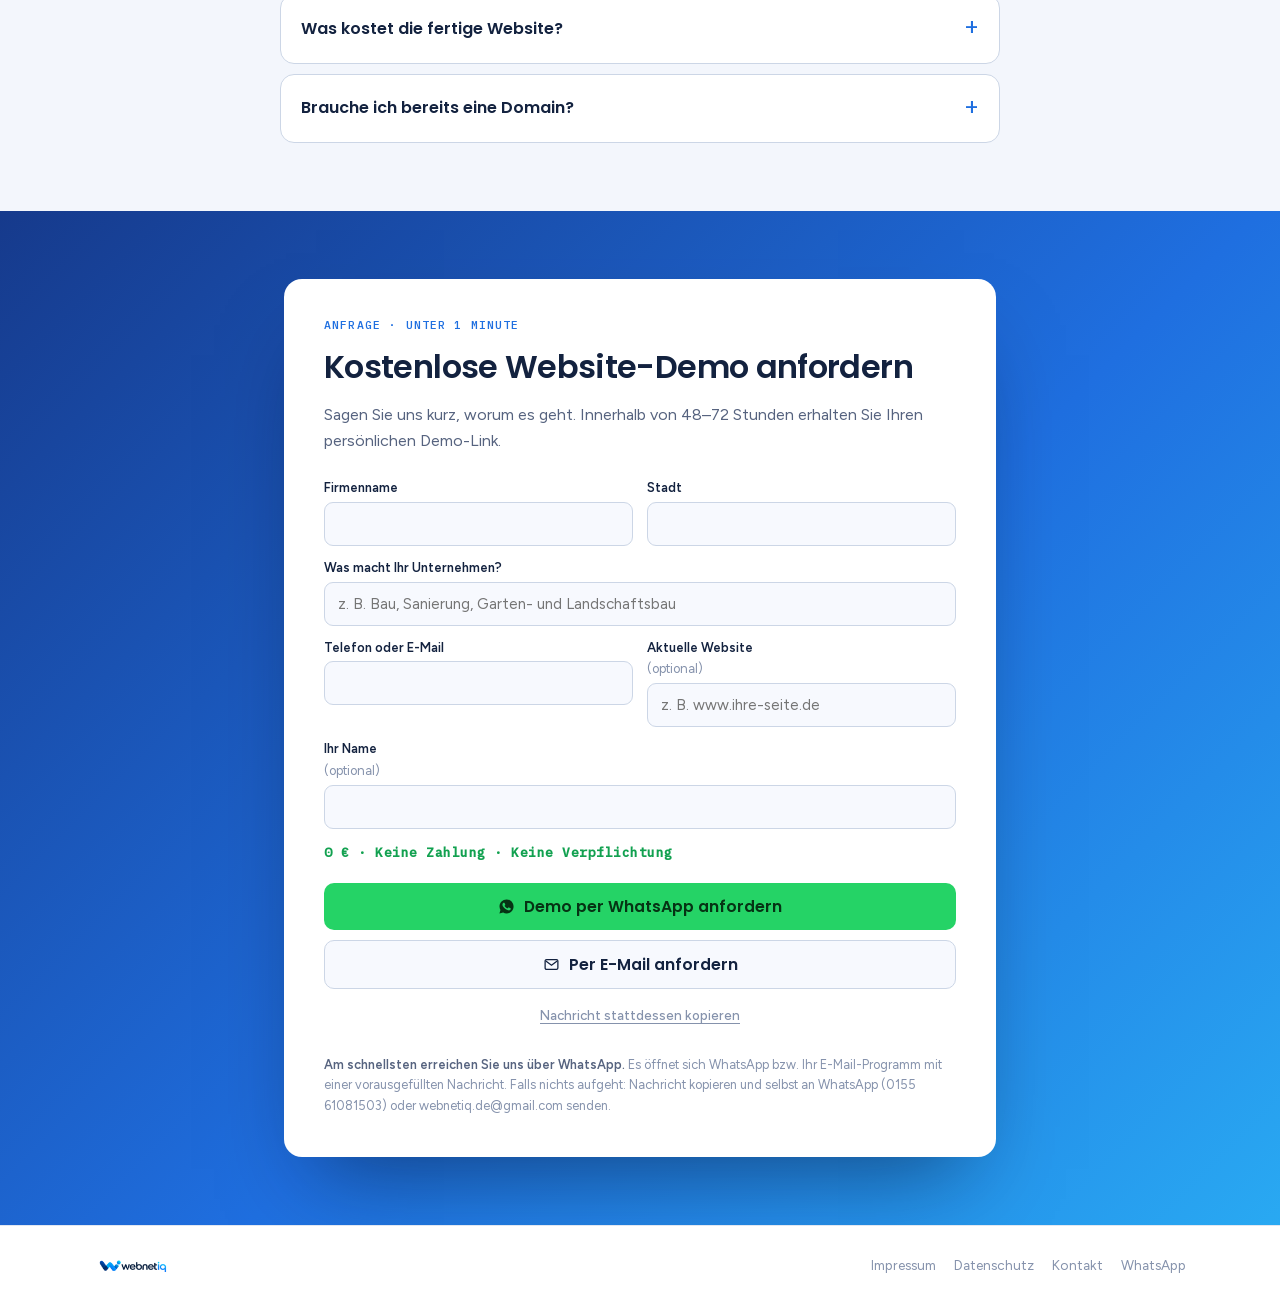
==== commit 1637cda5: "Weisse Logo-Flaeche entfernt: transparentes Logo, im Dark-Mode weiss gefiltert Co-Authored-By: Claud" ====
--- a/index.html
+++ b/index.html
@@ -97,14 +97,14 @@
   }
   .topbar .wrap { display: flex; align-items: center; justify-content: space-between; height: 72px; }
   .logo { display: flex; align-items: center; }
-  .logo-img {
-    height: 34px; width: auto; display: block;
-    background: #fff; border-radius: 9px; padding: 3px 7px;
-  }
-  footer .pw img {
-    height: 30px; width: auto; display: block;
-    background: #fff; border-radius: 9px; padding: 3px 7px;
-  }
+  .logo-img { height: 30px; width: auto; display: block; }
+  footer .pw img { height: 26px; width: auto; display: block; }
+  @media (prefers-color-scheme: dark) {
+    :root:not([data-theme="light"]) .logo-img,
+    :root:not([data-theme="light"]) footer .pw img { filter: brightness(0) invert(1); }
+  }
+  :root[data-theme="dark"] .logo-img,
+  :root[data-theme="dark"] footer .pw img { filter: brightness(0) invert(1); }
   .nav-cta {
     font: 600 0.82rem/1 "Poppins", sans-serif; text-decoration: none; color: #fff;
     background: linear-gradient(135deg, var(--accent), var(--accent-bright));
